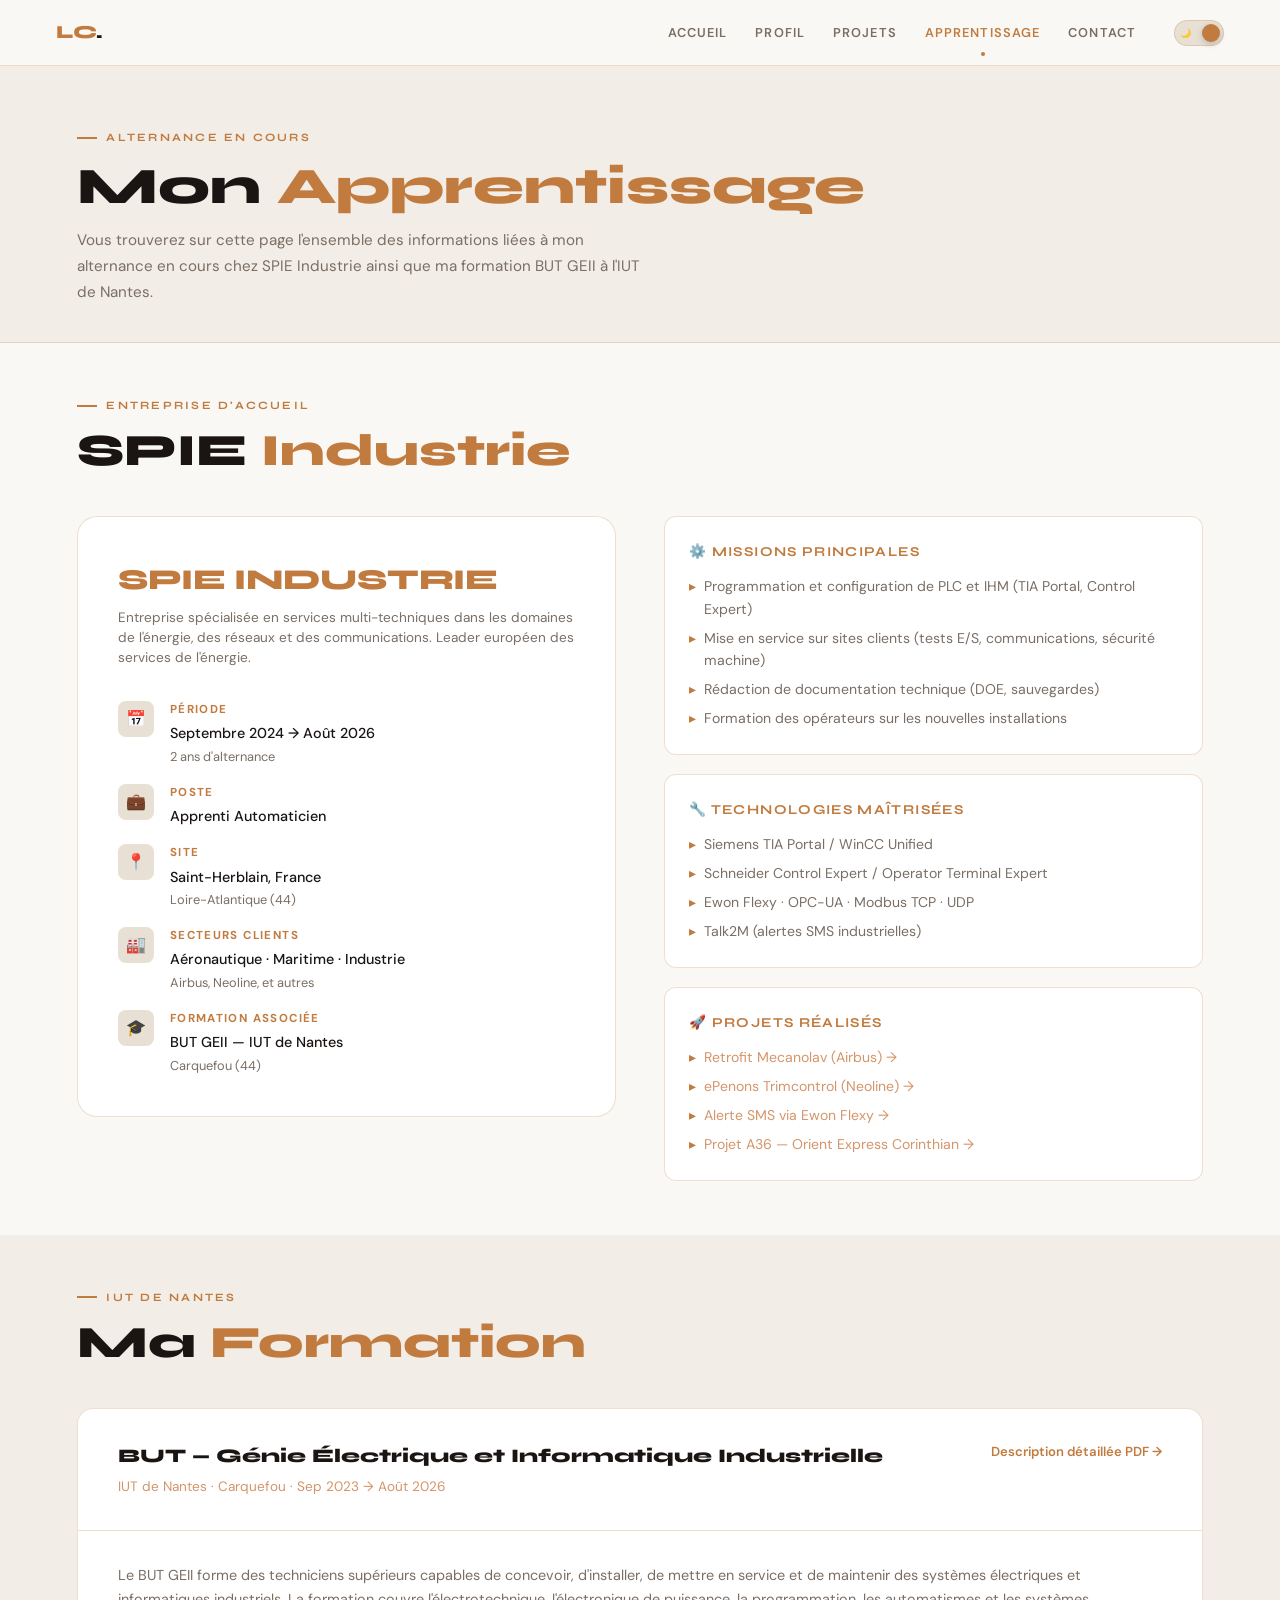
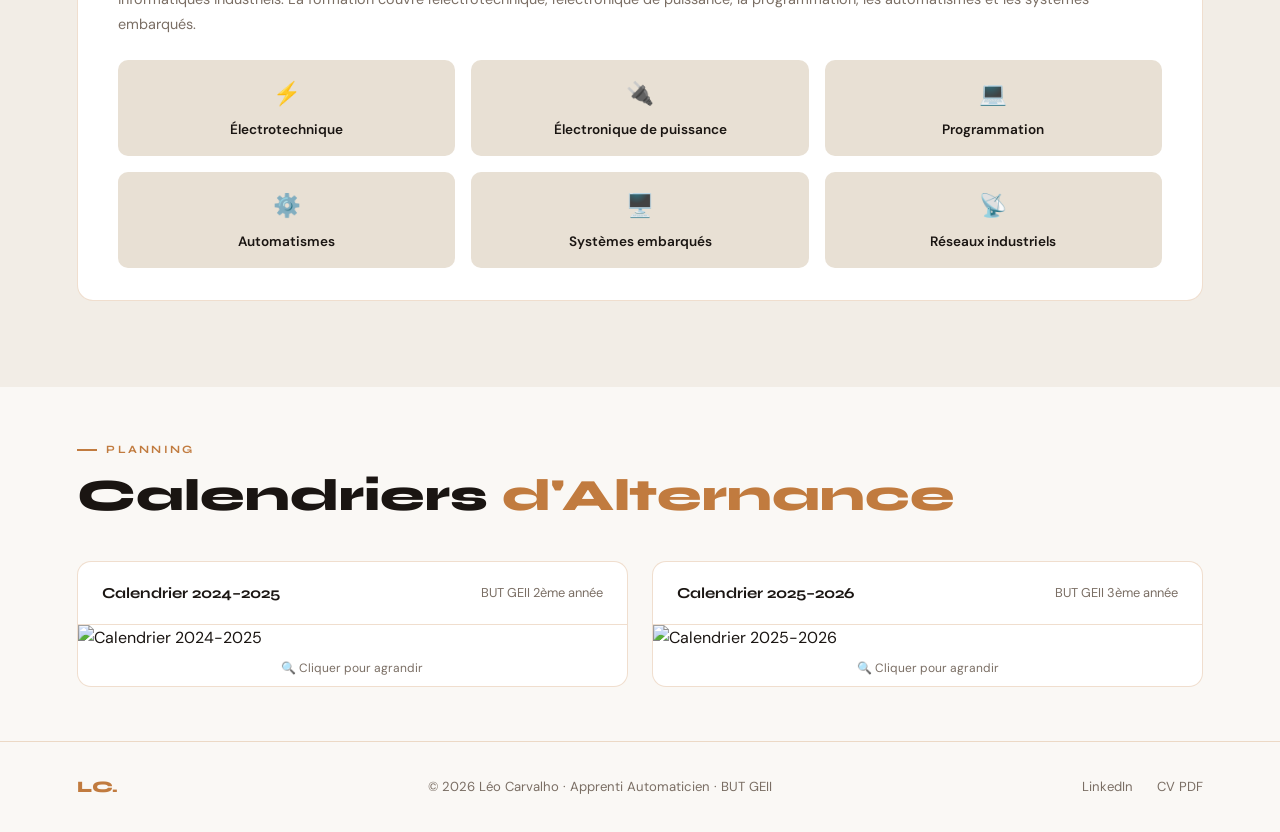
==== apprentissage.html @ 626943b1 "Add files via upload" ====
<!DOCTYPE html>
<html lang="fr" data-theme="light">
<head>
  <!-- Google tag (gtag.js) -->
<script async src="https://www.googletagmanager.com/gtag/js?id=G-LRZKHPG14F"></script>
<script>
  window.dataLayer = window.dataLayer || [];
  function gtag(){dataLayer.push(arguments);}
  gtag('js', new Date());

  gtag('config', 'G-LRZKHPG14F');
</script>
<meta charset="UTF-8">
<meta name="viewport" content="width=device-width, initial-scale=1.0">
  <meta name="description" content="Alternance chez SPIE Industrie · BUT GEII IUT de Nantes · Automatisme industriel et informatique industrielle.">
  <meta property="og:type" content="website">
  <meta property="og:title" content="Apprentissage — Léo Carvalho">
  <meta property="og:description" content="Alternance chez SPIE Industrie · BUT GEII IUT de Nantes · Automatisme industriel et informatique industrielle.">
  <meta property="og:image" content="https://leocrvh.github.io/portfolio/photo.png">
  <meta property="og:url" content="https://leocrvh.github.io/portfolio/apprentissage.html">
  <meta property="og:site_name" content="Léo Carvalho — Portfolio">
  <meta name="twitter:card" content="summary_large_image">
  <link rel="icon" type="image/svg+xml" href="[data-uri]">
<title>Apprentissage — Léo Carvalho</title>
<link rel="stylesheet" href="style.css">
<script>document.documentElement.dataset.theme=localStorage.getItem('lc-theme')||'light';</script>
<script>document.documentElement.dataset.theme=localStorage.getItem("lc-theme")||"light";</script>
<style>
.page-hero { padding: clamp(3rem,7vh,5rem) clamp(1.2rem,6vw,6rem) clamp(2rem,4vh,3rem); background: var(--bg2); border-bottom: 1px solid var(--border); }
.spie-section { padding: clamp(3rem,6vh,5rem) clamp(1.2rem,6vw,6rem); }
.spie-grid { display: grid; grid-template-columns: 1fr 1fr; gap: 3rem; align-items: start; }
.spie-logo-block {
  background: var(--card); border: 1px solid var(--border);
  border-radius: 20px; padding: 2.5rem;
}
.spie-logo-img {
  height: 44px; margin-bottom: 1.2rem;
  filter: none;
}
[data-theme="dark"] .spie-logo-img { filter: brightness(0) invert(1); }
.spie-logo-name {
  font-family: 'Syne', sans-serif; font-weight: 800; font-size: 1.8rem;
  color: var(--accent); margin-bottom: .3rem;
  letter-spacing: -.01em;
}
.spie-logo-sub { font-size: .85rem; color: var(--muted); margin-bottom: 2rem; line-height: 1.5; }
.spie-facts { display: flex; flex-direction: column; gap: 1rem; }
.spie-fact { display: flex; gap: 1rem; align-items: flex-start; }
.spie-fact-icon { width: 36px; height: 36px; border-radius: 8px; background: var(--bg3); display: flex; align-items: center; justify-content: center; font-size: 1rem; flex-shrink: 0; }
.spie-fact-label { font-size: .72rem; font-weight: 700; letter-spacing: .12em; text-transform: uppercase; color: var(--accent); margin-bottom: .2rem; }
.spie-fact-val { font-size: .9rem; font-weight: 500; }
.spie-fact-sub { font-size: .8rem; color: var(--muted); margin-top: .1rem; }

.missions-blocks { display: flex; flex-direction: column; gap: 1.2rem; }
.mission-block {
  background: var(--card); border: 1px solid var(--border);
  border-radius: 12px; padding: 1.5rem;
  transition: var(--trans);
}
.mission-block:hover { border-color: rgba(193,123,63,.35); }
.mission-block-title {
  font-family: 'Syne', sans-serif; font-weight: 700; font-size: .85rem;
  text-transform: uppercase; letter-spacing: .1em; color: var(--accent);
  margin-bottom: .8rem; display: flex; align-items: center; gap: .5rem;
}
.mission-list { display: flex; flex-direction: column; gap: .4rem; }
.mission-list li { display: flex; gap: .5rem; font-size: .88rem; color: var(--muted); }
.mission-list li::before { content: '▸'; color: var(--accent); flex-shrink: 0; }

/* Lightbox for calendriers */
.cal-card { cursor: pointer; }
.cal-card:hover .cal-img { opacity: .85; }
.lightbox-overlay {
  display: none; position: fixed; inset: 0; z-index: 500;
  background: rgba(0,0,0,.88); backdrop-filter: blur(6px);
  align-items: center; justify-content: center; padding: 2rem;
}
.lightbox-overlay.open { display: flex; }
.lightbox-inner { position: relative; max-width: 900px; width: 100%; }
.lightbox-inner img { width: 100%; border-radius: 12px; box-shadow: 0 32px 80px rgba(0,0,0,.5); }
.lightbox-close {
  position: absolute; top: -14px; right: -14px;
  width: 36px; height: 36px; border-radius: 50%;
  background: var(--accent); color: #fff;
  border: none; cursor: pointer; font-size: 1.1rem;
  display: flex; align-items: center; justify-content: center;
  box-shadow: 0 4px 12px rgba(0,0,0,.3);
}
.cal-expand-hint {
  font-size: .75rem; color: var(--muted); text-align: center;
  padding: .5rem; display: flex; align-items: center; justify-content: center; gap: .3rem;
}

/* Formation section */
.formation-section { padding: clamp(3rem,6vh,5rem) clamp(1.2rem,6vw,6rem); background: var(--bg2); }
.formation-detail {
  background: var(--card); border: 1px solid var(--border);
  border-radius: 16px; overflow: hidden; margin-bottom: 2rem;
}
.formation-header {
  padding: 2rem 2.5rem;
  border-bottom: 1px solid var(--border);
  display: flex; justify-content: space-between; align-items: start; gap: 2rem;
  flex-wrap: wrap;
}
.formation-title { font-family: 'Syne', sans-serif; font-weight: 800; font-size: 1.2rem; margin-bottom: .3rem; }
.formation-sub { font-size: .85rem; color: var(--accent2); }
.formation-link { font-size: .82rem; color: var(--accent); font-weight: 600; white-space: nowrap; }
.formation-link:hover { text-decoration: underline; }
.formation-body { padding: 2rem 2.5rem; }
.formation-desc { font-size: .9rem; color: var(--muted); line-height: 1.7; margin-bottom: 1.5rem; }
.modules-grid { display: grid; grid-template-columns: repeat(3,1fr); gap: 1rem; }
.module-card {
  background: var(--bg3); border-radius: 10px; padding: 1rem;
  font-size: .82rem; color: var(--muted); text-align: center;
}
.module-card-icon { font-size: 1.4rem; margin-bottom: .4rem; }
.module-card-name { font-weight: 600; color: var(--text); font-size: .85rem; }

/* Calendrier */
.calendriers-section { padding: clamp(3rem,6vh,5rem) clamp(1.2rem,6vw,6rem); }
.cal-grid { display: grid; grid-template-columns: 1fr 1fr; gap: 1.5rem; }
.cal-card {
  background: var(--card); border: 1px solid var(--border);
  border-radius: 14px; overflow: hidden;
}
.cal-card-header {
  padding: 1.2rem 1.5rem; border-bottom: 1px solid var(--border);
  display: flex; justify-content: space-between; align-items: center;
}
.cal-card-title { font-family: 'Syne', sans-serif; font-weight: 700; font-size: .95rem; }
.cal-card-year { font-size: .8rem; color: var(--muted); }
.cal-img { width: 100%; display: block; }

@media (max-width: 900px) {
  .spie-grid { grid-template-columns: 1fr; }
  .modules-grid { grid-template-columns: 1fr 1fr; }
  .cal-grid { grid-template-columns: 1fr; }
}
@media (max-width: 600px) { .modules-grid { grid-template-columns: 1fr; } }
</style>
</head>
<body>
<nav>
  <a href="index.html" class="nav-logo">LC<span>.</span></a>
  <ul class="nav-links">
    <li><a href="index.html">Accueil</a></li>
    <li><a href="profil.html">Profil</a></li>
    <li><a href="projets.html">Projets</a></li>
    <li><a href="apprentissage.html">Apprentissage</a></li>
    <li><a href="contact.html">Contact</a></li>
  </ul>
  <button class="theme-toggle" id="themeToggle"><span class="theme-icon moon">🌙</span><span class="theme-icon sun">☀️</span></button>
  <button class="burger" id="burger"><span></span><span></span><span></span></button>
</nav>
<!-- MOBILE OVERLAY -->
<div id="mobileOverlay" class="mobile-overlay"></div>

<!-- MOBILE DRAWER -->
<div id="mobileMenu" class="mobile-menu">
  <div class="mobile-menu-header">
    <span class="mobile-menu-logo">LC.</span>
    <button class="mobile-menu-close" onclick="closeMobile()">✕</button>
  </div>
  <div class="mobile-menu-links">
      <a href="index.html" onclick="closeMobile()"><span class="nav-icon">🏠</span>Accueil</a>
      <a href="profil.html" onclick="closeMobile()"><span class="nav-icon">👤</span>Profil</a>
      <a href="projets.html" onclick="closeMobile()"><span class="nav-icon">⚙️</span>Projets</a>
      <a href="apprentissage.html" onclick="closeMobile()"><span class="nav-icon">🎓</span>Apprentissage</a>
      <a href="contact.html" onclick="closeMobile()"><span class="nav-icon">✉️</span>Contact</a>
  </div>
  <div class="mobile-menu-footer">
    <a href="https://www.linkedin.com/in/léo-carvalho29/" target="_blank">💼 LinkedIn</a>
    <a href="CARVALHO-Leo-CV.pdf" target="_blank">📄 CV</a>
  </div>
</div>

<div class="page-content">

  <section class="page-hero">
    <div class="section-eyebrow fade-up">Alternance en cours</div>
    <h1 style="font-family:'Syne',sans-serif;font-size:clamp(2rem,4vw,3.2rem);font-weight:800;line-height:1.1;" class="fade-up">Mon <span style="color:var(--accent)">Apprentissage</span></h1>
    <p style="font-size:.95rem;color:var(--muted);max-width:580px;line-height:1.7;margin-top:.8rem;" class="fade-up">Vous trouverez sur cette page l'ensemble des informations liées à mon alternance en cours chez SPIE Industrie ainsi que ma formation BUT GEII à l'IUT de Nantes.</p>
  </section>

  <!-- SPIE -->
  <section class="spie-section">
    <div class="section-eyebrow fade-up">Entreprise d'accueil</div>
    <h2 class="section-title fade-up">SPIE <span>Industrie</span></h2>
    <div class="spie-grid">
      <div class="spie-logo-block fade-up">
        <div class="spie-logo-name">SPIE INDUSTRIE</div>
        <p class="spie-logo-sub">Entreprise spécialisée en services multi-techniques dans les domaines de l'énergie, des réseaux et des communications. Leader européen des services de l'énergie.</p>
        <div class="spie-facts">
          <div class="spie-fact">
            <div class="spie-fact-icon">📅</div>
            <div>
              <div class="spie-fact-label">Période</div>
              <div class="spie-fact-val">Septembre 2024 → Août 2026</div>
              <div class="spie-fact-sub">2 ans d'alternance</div>
            </div>
          </div>
          <div class="spie-fact">
            <div class="spie-fact-icon">💼</div>
            <div>
              <div class="spie-fact-label">Poste</div>
              <div class="spie-fact-val">Apprenti Automaticien</div>
            </div>
          </div>
          <div class="spie-fact">
            <div class="spie-fact-icon">📍</div>
            <div>
              <div class="spie-fact-label">Site</div>
              <div class="spie-fact-val">Saint-Herblain, France</div>
              <div class="spie-fact-sub">Loire-Atlantique (44)</div>
            </div>
          </div>
          <div class="spie-fact">
            <div class="spie-fact-icon">🏭</div>
            <div>
              <div class="spie-fact-label">Secteurs clients</div>
              <div class="spie-fact-val">Aéronautique · Maritime · Industrie</div>
              <div class="spie-fact-sub">Airbus, Neoline, et autres</div>
            </div>
          </div>
          <div class="spie-fact">
            <div class="spie-fact-icon">🎓</div>
            <div>
              <div class="spie-fact-label">Formation associée</div>
              <div class="spie-fact-val">BUT GEII — IUT de Nantes</div>
              <div class="spie-fact-sub">Carquefou (44)</div>
            </div>
          </div>
        </div>
      </div>

      <div class="missions-blocks fade-up" style="transition-delay:.15s">
        <div class="mission-block">
          <div class="mission-block-title">⚙️ Missions principales</div>
          <ul class="mission-list">
            <li>Programmation et configuration de PLC et IHM (TIA Portal, Control Expert)</li>
            <li>Mise en service sur sites clients (tests E/S, communications, sécurité machine)</li>
            <li>Rédaction de documentation technique (DOE, sauvegardes)</li>
            <li>Formation des opérateurs sur les nouvelles installations</li>
          </ul>
        </div>
        <div class="mission-block">
          <div class="mission-block-title">🔧 Technologies maîtrisées</div>
          <ul class="mission-list">
            <li>Siemens TIA Portal / WinCC Unified</li>
            <li>Schneider Control Expert / Operator Terminal Expert</li>
            <li>Ewon Flexy · OPC-UA · Modbus TCP · UDP</li>
            <li>Talk2M (alertes SMS industrielles)</li>
          </ul>
        </div>
        <div class="mission-block">
          <div class="mission-block-title">🚀 Projets réalisés</div>
          <ul class="mission-list">
            <li><a href="projet-retrofit.html" style="color:var(--accent2)">Retrofit Mecanolav (Airbus) →</a></li>
            <li><a href="projet-epenons.html" style="color:var(--accent2)">ePenons Trimcontrol (Neoline) →</a></li>
            <li><a href="projet-sms.html" style="color:var(--accent2)">Alerte SMS via Ewon Flexy →</a></li>
            <li><a href="projet-a36.html" style="color:var(--accent2)">Projet A36 — Orient Express Corinthian →</a></li>
          </ul>
        </div>
      </div>
    </div>
  </section>

  <!-- FORMATION -->
  <section class="formation-section">
    <div class="section-eyebrow fade-up">IUT de Nantes</div>
    <h2 class="section-title fade-up">Ma <span>Formation</span></h2>

    <div class="formation-detail fade-up">
      <div class="formation-header">
        <div>
          <div class="formation-title">BUT — Génie Électrique et Informatique Industrielle</div>
          <div class="formation-sub">IUT de Nantes · Carquefou · Sep 2023 → Août 2026</div>
        </div>
        <a href="https://80bb8d07-755b-4113-91d6-ce9287c94271.filesusr.com/ugd/d6252f_6176a94144974c27ac3194d56fed9e27.pdf" target="_blank" class="formation-link">Description détaillée PDF →</a>
      </div>
      <div class="formation-body">
        <p class="formation-desc">
          Le BUT GEII forme des techniciens supérieurs capables de concevoir, d'installer, de mettre en service et de maintenir des systèmes électriques et informatiques industriels. La formation couvre l'électrotechnique, l'électronique de puissance, la programmation, les automatismes et les systèmes embarqués.
        </p>
        <div class="modules-grid">
          <div class="module-card">
            <div class="module-card-icon">⚡</div>
            <div class="module-card-name">Électrotechnique</div>
          </div>
          <div class="module-card">
            <div class="module-card-icon">🔌</div>
            <div class="module-card-name">Électronique de puissance</div>
          </div>
          <div class="module-card">
            <div class="module-card-icon">💻</div>
            <div class="module-card-name">Programmation</div>
          </div>
          <div class="module-card">
            <div class="module-card-icon">⚙️</div>
            <div class="module-card-name">Automatismes</div>
          </div>
          <div class="module-card">
            <div class="module-card-icon">🖥️</div>
            <div class="module-card-name">Systèmes embarqués</div>
          </div>
          <div class="module-card">
            <div class="module-card-icon">📡</div>
            <div class="module-card-name">Réseaux industriels</div>
          </div>
        </div>
      </div>
    </div>
  </section>

  <!-- CALENDRIERS -->
  <section class="calendriers-section">
    <div class="section-eyebrow fade-up">Planning</div>
    <h2 class="section-title fade-up">Calendriers <span>d'Alternance</span></h2>
    <div class="cal-grid">
      <div class="cal-card fade-up" onclick="openLightbox('https://static.wixstatic.com/media/d6252f_8d77b3ea43fb47638e9070865b1971d3~mv2.jpg/v1/fill/w_378,h_283,al_c,q_80,usm_0.66_1.00_0.01,enc_avif,quality_auto/GEII_CALENDRIER%20PROVISOIRE_BUT%20GEII_2_Ann%C3%A9e%202024-2025_1_page-0001.jpg')">
        <div class="cal-card-header">
          <div class="cal-card-title">Calendrier 2024–2025</div>
          <div class="cal-card-year">BUT GEII 2ème année</div>
        </div>
        <img class="cal-img" src="https://static.wixstatic.com/media/d6252f_8d77b3ea43fb47638e9070865b1971d3~mv2.jpg/v1/fill/w_378,h_283,al_c,q_80,usm_0.66_1.00_0.01,enc_avif,quality_auto/GEII_CALENDRIER%20PROVISOIRE_BUT%20GEII_2_Ann%C3%A9e%202024-2025_1_page-0001.jpg" alt="Calendrier 2024-2025">
        <div class="cal-expand-hint">🔍 Cliquer pour agrandir</div>
      </div>
      <div class="cal-card fade-up" style="transition-delay:.1s" onclick="openLightbox('https://static.wixstatic.com/media/d6252f_171dab7bd62948e089f5d97c9e64c4bf~mv2.jpg/v1/fill/w_378,h_283,al_c,q_80,usm_0.66_1.00_0.01,enc_avif,quality_auto/GEII_CALENDRIER%20PROVISOIRE_BUT%20GEII_3_Ann%C3%A9e%202025-2026_1_page-0001.jpg')">
        <div class="cal-card-header">
          <div class="cal-card-title">Calendrier 2025–2026</div>
          <div class="cal-card-year">BUT GEII 3ème année</div>
        </div>
        <img class="cal-img" src="https://static.wixstatic.com/media/d6252f_171dab7bd62948e089f5d97c9e64c4bf~mv2.jpg/v1/fill/w_378,h_283,al_c,q_80,usm_0.66_1.00_0.01,enc_avif,quality_auto/GEII_CALENDRIER%20PROVISOIRE_BUT%20GEII_3_Ann%C3%A9e%202025-2026_1_page-0001.jpg" alt="Calendrier 2025-2026">
        <div class="cal-expand-hint">🔍 Cliquer pour agrandir</div>
      </div>
    </div>
  </section>

</div>

<!-- LIGHTBOX -->
<div class="lightbox-overlay" id="lightbox" onclick="closeLightbox(event)">
  <div class="lightbox-inner">
    <button class="lightbox-close" onclick="closeLightbox()">✕</button>
    <img id="lightboxImg" src="" alt="Calendrier">
  </div>
</div>

<footer>
  <span class="footer-logo">LC.</span>
  <span>© 2026 Léo Carvalho · Apprenti Automaticien · BUT GEII</span>
  <div class="footer-links">
    <a href="https://www.linkedin.com/in/léo-carvalho29/" target="_blank">LinkedIn</a>
    <a href="CARVALHO-Leo-CV.pdf" target="_blank">CV PDF</a>
  </div>
</footer>
<script src="main.js"></script>
<script>
function openLightbox(src) {
  document.getElementById('lightboxImg').src = src;
  document.getElementById('lightbox').classList.add('open');
  document.body.style.overflow = 'hidden';
}
function closeLightbox(e) {
  if (!e || e.target === document.getElementById('lightbox') || e.target.classList.contains('lightbox-close')) {
    document.getElementById('lightbox').classList.remove('open');
    document.body.style.overflow = '';
  }
}
document.addEventListener('keydown', e => { if (e.key === 'Escape') closeLightbox({target: document.getElementById('lightbox')}); });
</script>
</body>
</html>
---- style.css ----
/* ═══════════════════════════════════════════════════
   LEO CARVALHO — PORTFOLIO  |  Shared Styles
   ═══════════════════════════════════════════════════ */

/* ─── GOOGLE FONTS ──────────────────────────────────── */
@import url('https://fonts.googleapis.com/css2?family=Syne:wght@400;600;700;800&family=DM+Sans:ital,opsz,wght@0,9..40,300;0,9..40,400;0,9..40,500;1,9..40,300&display=swap');

/* ─── TOKENS ─────────────────────────────────────────── */
:root {
  --accent:   #C17B3F;
  --accent2:  #D4956A;
  --accent3:  #E8B48A;
  --radius:   12px;
  --nav-h:    66px;
  --trans:    .35s cubic-bezier(.4,0,.2,1);
}

[data-theme="dark"] {
  --bg:        #0F0E0C;
  --bg2:       #181612;
  --bg3:       #221f1a;
  --border:    rgba(193,123,63,.18);
  --text:      #F0EDE8;
  --muted:     #7A7065;
  --card:      #1A1714;
  --card-h:    #211e19;
  --nav-bg:    rgba(15,14,12,.88);
  --glow:      rgba(193,123,63,.12);
  --shadow:    rgba(0,0,0,.4);
}

[data-theme="light"] {
  --bg:        #FAF8F5;
  --bg2:       #F2EDE6;
  --bg3:       #E8E0D4;
  --border:    rgba(193,123,63,.25);
  --text:      #1A1512;
  --muted:     #7A6E64;
  --card:      #FFFFFF;
  --card-h:    #FFF9F4;
  --nav-bg:    rgba(250,248,245,.92);
  --glow:      rgba(193,123,63,.1);
  --shadow:    rgba(0,0,0,.08);
}

/* ─── RESET ──────────────────────────────────────────── */
*, *::before, *::after { box-sizing: border-box; margin: 0; padding: 0; }
html { scroll-behavior: smooth; font-size: 16px; }

body {
  font-family: 'DM Sans', sans-serif;
  background: var(--bg);
  color: var(--text);
  transition: background var(--trans), color var(--trans);
  overflow-x: hidden;
  line-height: 1.6;
}

a { color: inherit; text-decoration: none; }
ul { list-style: none; }
img { max-width: 100%; display: block; }

/* ─── NAV ────────────────────────────────────────────── */
nav {
  position: fixed; top: 0; left: 0; right: 0; z-index: 200;
  height: var(--nav-h);
  background: var(--nav-bg);
  backdrop-filter: blur(16px) saturate(1.4);
  -webkit-backdrop-filter: blur(16px) saturate(1.4);
  border-bottom: 1px solid var(--border);
  display: flex; align-items: center;
  padding: 0 clamp(1rem,5vw,3.5rem);
  transition: background var(--trans);
}

.nav-logo {
  font-family: 'Syne', sans-serif;
  font-weight: 800; font-size: 1.15rem;
  letter-spacing: .03em;
  color: var(--accent);
  margin-right: auto;
  flex-shrink: 0;
}
.nav-logo span { color: var(--text); }

.nav-links {
  display: flex; gap: 0; align-items: center;
}
.nav-links a {
  font-size: .8rem; font-weight: 600; letter-spacing: .08em;
  text-transform: uppercase; color: var(--muted);
  transition: color .2s;
  padding: .4rem .9rem;
  position: relative;
  border-radius: 6px;
}
.nav-links a:hover { color: var(--text); background: var(--bg3); }
.nav-links a.active { color: var(--accent); }
.nav-links a.active::after {
  content:''; position:absolute; bottom:-8px; left:50%; transform:translateX(-50%);
  width:4px; height:4px; border-radius:50%; background: var(--accent);
}

/* ─── THEME TOGGLE ───────────────────────────────────── */
.theme-toggle {
  margin-left: 1.5rem;
  width: 50px; height: 26px;
  background: var(--bg3);
  border: 1.5px solid var(--border);
  border-radius: 999px;
  cursor: pointer;
  position: relative;
  transition: background var(--trans), border-color var(--trans);
  flex-shrink: 0;
}
.theme-toggle::after {
  content:'';
  position: absolute; top: 3px; left: 3px;
  width: 18px; height: 18px;
  border-radius: 50%;
  background: var(--accent);
  transition: transform .3s cubic-bezier(.4,0,.2,1), background .3s;
  box-shadow: 0 2px 6px rgba(0,0,0,.2);
}
[data-theme="light"] .theme-toggle::after { transform: translateX(24px); }
.theme-icon { position: absolute; top: 50%; transform: translateY(-50%); font-size: 9px; line-height:1; }
.theme-icon.moon { left: 5px; }
.theme-icon.sun  { right: 4px; }

/* ─── MOBILE NAV ─────────────────────────────────────── */
.burger {
  display: none; flex-direction: column; gap: 5px;
  cursor: pointer; padding: 8px; margin-left: 1rem;
  background: none; border: none;
  border-radius: 8px;
  transition: background .2s;
}
.burger:hover { background: var(--bg3); }
.burger span {
  width: 22px; height: 2px;
  background: var(--text); border-radius: 2px;
  display: block;
  transition: transform .35s cubic-bezier(.4,0,.2,1),
              opacity .25s ease,
              background .2s;
  transform-origin: center;
}
/* Burger → X animation */
.burger.open span:nth-child(1) { transform: translateY(7px) rotate(45deg); }
.burger.open span:nth-child(2) { opacity: 0; transform: scaleX(0); }
.burger.open span:nth-child(3) { transform: translateY(-7px) rotate(-45deg); }

/* Backdrop overlay */
.mobile-overlay {
  display: none;
  position: fixed; inset: 0; z-index: 197;
  background: rgba(0,0,0,.45);
  backdrop-filter: blur(2px);
  opacity: 0;
  transition: opacity .35s ease;
}
.mobile-overlay.open { display: block; opacity: 1; }

/* Drawer panel */
.mobile-menu {
  position: fixed;
  top: 0; right: 0; bottom: 0;
  width: min(320px, 85vw);
  z-index: 198;
  background: var(--bg);
  border-left: 1px solid var(--border);
  box-shadow: -16px 0 48px rgba(0,0,0,.18);
  display: flex; flex-direction: column;
  padding: 0;
  transform: translateX(100%);
  transition: transform .38s cubic-bezier(.4,0,.2,1);
  visibility: hidden;
}
.mobile-menu.open {
  transform: translateX(0);
  visibility: visible;
}

/* Drawer header */
.mobile-menu-header {
  display: flex; align-items: center; justify-content: space-between;
  padding: 1.2rem 1.5rem;
  border-bottom: 1px solid var(--border);
  height: var(--nav-h);
}
.mobile-menu-logo {
  font-family: 'Syne', sans-serif; font-weight: 800;
  font-size: 1.1rem; color: var(--accent);
}
.mobile-menu-close {
  width: 34px; height: 34px; border-radius: 8px;
  background: var(--bg3); border: 1px solid var(--border);
  cursor: pointer; display: flex; align-items: center; justify-content: center;
  font-size: 1rem; color: var(--muted);
  transition: var(--trans);
}
.mobile-menu-close:hover { background: var(--accent); color: #fff; border-color: var(--accent); }

/* Nav links */
.mobile-menu-links {
  flex: 1; display: flex; flex-direction: column;
  padding: 1.5rem 1.2rem; gap: .3rem;
  overflow-y: auto;
}
.mobile-menu-links a {
  display: flex; align-items: center; gap: .75rem;
  font-size: .95rem; font-weight: 500; color: var(--muted);
  padding: .85rem 1rem;
  border-radius: 10px;
  transition: background .2s, color .2s;
  text-decoration: none;
  /* Stagger animation */
  opacity: 0; transform: translateX(20px);
  transition: background .2s, color .2s,
              opacity .3s ease, transform .3s ease;
}
.mobile-menu.open .mobile-menu-links a {
  opacity: 1; transform: translateX(0);
}
.mobile-menu.open .mobile-menu-links a:nth-child(1) { transition-delay: .08s; }
.mobile-menu.open .mobile-menu-links a:nth-child(2) { transition-delay: .12s; }
.mobile-menu.open .mobile-menu-links a:nth-child(3) { transition-delay: .16s; }
.mobile-menu.open .mobile-menu-links a:nth-child(4) { transition-delay: .20s; }
.mobile-menu.open .mobile-menu-links a:nth-child(5) { transition-delay: .24s; }
.mobile-menu-links a:hover { background: var(--bg3); color: var(--text); }
.mobile-menu-links a.active { background: rgba(193,123,63,.1); color: var(--accent); }
.mobile-menu-links a .nav-icon { font-size: 1.1rem; width: 28px; text-align: center; }

/* Footer strip inside drawer */
.mobile-menu-footer {
  padding: 1.2rem 1.5rem;
  border-top: 1px solid var(--border);
  display: flex; gap: .8rem;
}
.mobile-menu-footer a {
  flex: 1; text-align: center;
  font-size: .78rem; font-weight: 600;
  padding: .6rem; border-radius: 8px;
  background: var(--bg3); border: 1px solid var(--border);
  color: var(--muted); text-decoration: none;
  transition: var(--trans);
}
.mobile-menu-footer a:hover { border-color: var(--accent); color: var(--accent); }

/* ─── PAGE WRAPPER ───────────────────────────────────── */
.page-content {
  padding-top: var(--nav-h);
  min-height: 100vh;
}

/* ─── SECTION UTILS ──────────────────────────────────── */
.section {
  padding: clamp(4rem,8vh,7rem) clamp(1.2rem,6vw,6rem);
}
.section-alt { background: var(--bg2); }

.section-eyebrow {
  font-family: 'Syne', sans-serif;
  font-size: .7rem; font-weight: 700; letter-spacing: .2em;
  text-transform: uppercase; color: var(--accent);
  margin-bottom: .75rem;
  display: flex; align-items: center; gap: .6rem;
}
.section-eyebrow::before {
  content: ''; width: 20px; height: 2px; background: var(--accent);
}

.section-title {
  font-family: 'Syne', sans-serif;
  font-size: clamp(1.8rem,3.5vw,2.8rem);
  font-weight: 800; line-height: 1.1;
  margin-bottom: 2.5rem;
}
.section-title span { color: var(--accent); }

/* ─── BUTTONS ────────────────────────────────────────── */
.btn {
  display: inline-flex; align-items: center; gap: .5rem;
  padding: .75rem 1.6rem; border-radius: var(--radius);
  font-size: .88rem; font-weight: 600; letter-spacing: .02em;
  transition: var(--trans); cursor: pointer; border: none;
  font-family: 'DM Sans', sans-serif;
}
.btn-primary { background: var(--accent); color: #fff; }
.btn-primary:hover { background: var(--accent2); transform: translateY(-2px); box-shadow: 0 8px 24px var(--glow); }
.btn-outline { background: transparent; border: 1.5px solid var(--border); color: var(--text); }
.btn-outline:hover { border-color: var(--accent); color: var(--accent); transform: translateY(-2px); }
.btn-sm { padding: .5rem 1.1rem; font-size: .8rem; }

/* ─── CARDS ──────────────────────────────────────────── */
.card {
  background: var(--card);
  border: 1px solid var(--border);
  border-radius: 16px;
  transition: var(--trans);
}
.card:hover {
  border-color: rgba(193,123,63,.4);
  box-shadow: 0 16px 48px var(--glow);
  transform: translateY(-3px);
}

/* ─── BADGES ─────────────────────────────────────────── */
.badge {
  display: inline-block;
  background: var(--bg3); border: 1px solid var(--border);
  border-radius: 999px; padding: .25rem .75rem;
  font-size: .75rem; font-weight: 500; color: var(--muted);
}
.badge-accent { background: rgba(193,123,63,.12); border-color: rgba(193,123,63,.3); color: var(--accent2); }

/* ─── FADE ANIMATIONS ────────────────────────────────── */
.fade-up {
  opacity: 0; transform: translateY(24px);
  transition: opacity .55s ease, transform .55s ease;
}
.fade-up.visible { opacity: 1; transform: none; }
.fade-up:nth-child(2) { transition-delay: .1s; }
.fade-up:nth-child(3) { transition-delay: .2s; }
.fade-up:nth-child(4) { transition-delay: .3s; }

/* ─── FOOTER ─────────────────────────────────────────── */
footer {
  padding: 2rem clamp(1.2rem,6vw,6rem);
  border-top: 1px solid var(--border);
  display: flex; align-items: center; justify-content: space-between; flex-wrap: wrap; gap: 1rem;
  font-size: .82rem; color: var(--muted);
}
.footer-logo { font-family: 'Syne', sans-serif; font-weight: 800; color: var(--accent); font-size: 1rem; }
.footer-links { display: flex; gap: 1.5rem; }
.footer-links a:hover { color: var(--accent); }

/* ─── RESPONSIVE ─────────────────────────────────────── */
@media (max-width: 900px) {
  .nav-links { display: none; }
  .burger { display: flex; }
}
@media (max-width: 600px) {
  .btn { padding: .65rem 1.2rem; font-size: .85rem; }
}

/* ─── PAGE FADE TRANSITION ───────────────────────────────── */
body { animation: pageFadeIn .35s ease forwards; }
@keyframes pageFadeIn {
  from { opacity: 0; transform: translateY(8px); }
  to   { opacity: 1; transform: none; }
}
.page-leaving { animation: pageFadeOut .25s ease forwards; }
@keyframes pageFadeOut {
  from { opacity: 1; transform: none; }
  to   { opacity: 0; transform: translateY(-6px); }
}

/* ─── SCROLL TO TOP ──────────────────────────────────────── */
.scroll-top {
  position: fixed; bottom: 2rem; right: 2rem; z-index: 300;
  width: 44px; height: 44px; border-radius: 12px;
  background: var(--accent); color: #fff;
  border: none; cursor: pointer;
  display: flex; align-items: center; justify-content: center;
  font-size: 1.1rem; font-weight: 700;
  box-shadow: 0 4px 16px rgba(193,123,63,.35);
  opacity: 0; transform: translateY(10px);
  transition: opacity .3s ease, transform .3s ease, background .2s;
  pointer-events: none;
}
.scroll-top.visible {
  opacity: 1; transform: none; pointer-events: auto;
}
.scroll-top:hover { background: var(--accent2); transform: translateY(-2px); }

/* ─── PAGE FADE TRANSITION ───────────────────────────────── */
body { animation: pageFadeIn .35s ease forwards; }
@keyframes pageFadeIn {
  from { opacity: 0; transform: translateY(8px); }
  to   { opacity: 1; transform: none; }
}
.page-leaving { animation: pageFadeOut .25s ease forwards; }
@keyframes pageFadeOut {
  from { opacity: 1; transform: none; }
  to   { opacity: 0; transform: translateY(-6px); }
}

/* ─── SCROLL TO TOP ──────────────────────────────────────── */
.scroll-top {
  position: fixed; bottom: 2rem; right: 2rem; z-index: 300;
  width: 44px; height: 44px; border-radius: 12px;
  background: var(--accent); color: #fff;
  border: none; cursor: pointer;
  display: flex; align-items: center; justify-content: center;
  font-size: 1.1rem; font-weight: 700;
  box-shadow: 0 4px 16px rgba(193,123,63,.35);
  opacity: 0; transform: translateY(10px);
  transition: opacity .3s ease, transform .3s ease, background .2s;
  pointer-events: none;
}
.scroll-top.visible { opacity: 1; transform: none; pointer-events: auto; }
.scroll-top:hover { background: var(--accent2); transform: translateY(-2px); }

/* ─── LIGHTBOX ISOLATION ─────────────────────────────────── */
.lightbox-overlay { transform: none !important; animation: none !important; }

/* ─── MOBILE FIXES ───────────────────────────────────────── */
@media (max-width: 768px) {
  .proj-summary-strip { grid-template-columns: 1fr 1fr; font-size: .8rem; }
  .gallery-item { min-height: 140px; }
  .proj-detail-body { gap: 2rem; }
  .hero-stats { gap: 1.2rem; flex-wrap: wrap; }
  .ingenieur-grid { grid-template-columns: 1fr; }
  .proj-detail-hero, .proj-gallery-section, .proj-nav-strip {
    padding-left: 1rem; padding-right: 1rem;
  }
  .scroll-top { bottom: 1.2rem; right: 1.2rem; width: 38px; height: 38px; font-size: .95rem; }
}
@media (max-width: 480px) {
  .proj-summary-strip { grid-template-columns: 1fr; }
  .proj-card-num { display: none; }
  .hero-name { font-size: 2.8rem; }
  .about-strip { grid-template-columns: 1fr; }
}
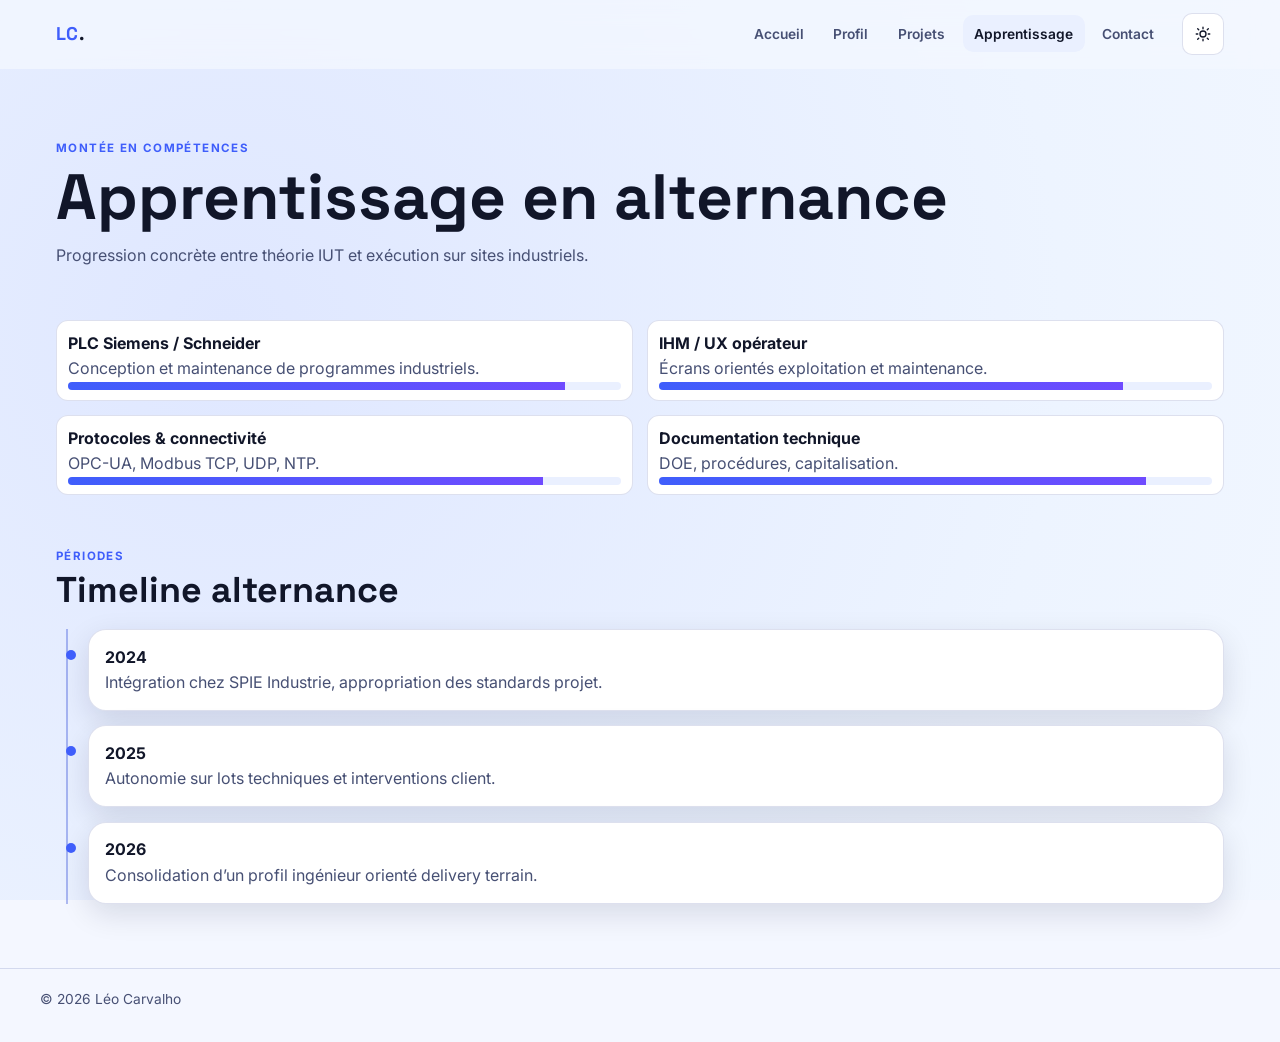
==== commit 54627e75: "feat: revamp portfolio with modular design system and interactive pages Agent-Logs-Url: https://gith" ====
--- a/apprentissage.html
+++ b/apprentissage.html
@@ -1,374 +1,71 @@
-<!DOCTYPE html>
+<!doctype html>
 <html lang="fr" data-theme="light">
 <head>
-  <!-- Google tag (gtag.js) -->
-<script async src="https://www.googletagmanager.com/gtag/js?id=G-LRZKHPG14F"></script>
-<script>
-  window.dataLayer = window.dataLayer || [];
-  function gtag(){dataLayer.push(arguments);}
-  gtag('js', new Date());
+  <meta charset="utf-8">
+  <meta name="viewport" content="width=device-width,initial-scale=1">
+  <meta name="description" content="Parcours d’apprentissage chez SPIE Industrie et progression des compétences de Léo Carvalho.">
+  <meta property="og:title" content="Apprentissage — Léo Carvalho">
+  <meta property="og:description" content="Progress bars compétences, timeline alternance, technologies maîtrisées.">
+  <title>Apprentissage — Léo Carvalho</title>
+  <script>document.documentElement.dataset.theme=localStorage.getItem('lc-theme')||(window.matchMedia('(prefers-color-scheme: dark)').matches?'dark':'light');</script>
+  <link rel="stylesheet" href="css/main.css">
+  <link rel="stylesheet" href="css/components.css">
+  <link rel="stylesheet" href="css/animations.css">
+  <link rel="stylesheet" href="css/responsive.css">
+</head>
+<body class="page-enter">
+  <a class="skip-link" href="#main-content">Aller au contenu</a>
+  <div class="progress" aria-hidden="true"><span data-scroll-progress></span></div>
+  <header class="site-header">
+    <nav class="nav" aria-label="Navigation principale">
+      <a class="brand" href="index.html">LC<span class="brand-dot">.</span></a>
+      <div class="nav-links">
+        <a data-nav-link href="index.html">Accueil</a>
+        <a data-nav-link href="profil.html">Profil</a>
+        <a data-nav-link href="projets.html">Projets</a>
+        <a data-nav-link href="apprentissage.html">Apprentissage</a>
+        <a data-nav-link href="contact.html">Contact</a>
+      </div>
+      <div class="nav-actions">
+        <button class="theme-toggle" data-theme-toggle aria-label="Changer le thème"><svg class="icon" viewBox="0 0 24 24" fill="none" aria-hidden="true"><path d="M12 3v2m0 14v2M4.9 4.9l1.4 1.4m11.4 11.4 1.4 1.4M3 12h2m14 0h2M4.9 19.1l1.4-1.4m11.4-11.4 1.4-1.4M12 8a4 4 0 1 0 0 8 4 4 0 0 0 0-8Z" stroke="currentColor" stroke-width="1.8" stroke-linecap="round"/></svg></button>
+        <button class="menu-toggle" data-menu-toggle aria-expanded="false" aria-controls="mobile-menu" aria-label="Ouvrir le menu"><svg class="icon" viewBox="0 0 24 24" fill="none"><path d="M4 7h16M4 12h16M4 17h16" stroke="currentColor" stroke-width="2" stroke-linecap="round"/></svg></button>
+      </div>
+    </nav>
+    <div id="mobile-menu" class="mobile-menu" data-mobile-menu>
+      <a data-nav-link href="index.html">Accueil</a>
+      <a data-nav-link href="profil.html">Profil</a>
+      <a data-nav-link href="projets.html">Projets</a>
+      <a data-nav-link href="apprentissage.html">Apprentissage</a>
+      <a data-nav-link href="contact.html">Contact</a>
+    </div>
+  </header>
 
-  gtag('config', 'G-LRZKHPG14F');
-</script>
-<meta charset="UTF-8">
-<meta name="viewport" content="width=device-width, initial-scale=1.0">
-  <meta name="description" content="Alternance chez SPIE Industrie · BUT GEII IUT de Nantes · Automatisme industriel et informatique industrielle.">
-  <meta property="og:type" content="website">
-  <meta property="og:title" content="Apprentissage — Léo Carvalho">
-  <meta property="og:description" content="Alternance chez SPIE Industrie · BUT GEII IUT de Nantes · Automatisme industriel et informatique industrielle.">
-  <meta property="og:image" content="https://leocrvh.github.io/portfolio/photo.png">
-  <meta property="og:url" content="https://leocrvh.github.io/portfolio/apprentissage.html">
-  <meta property="og:site_name" content="Léo Carvalho — Portfolio">
-  <meta name="twitter:card" content="summary_large_image">
-  <link rel="icon" type="image/svg+xml" href="[data-uri]">
-<title>Apprentissage — Léo Carvalho</title>
-<link rel="stylesheet" href="style.css">
-<script>document.documentElement.dataset.theme=localStorage.getItem('lc-theme')||'light';</script>
-<script>document.documentElement.dataset.theme=localStorage.getItem("lc-theme")||"light";</script>
-<style>
-.page-hero { padding: clamp(3rem,7vh,5rem) clamp(1.2rem,6vw,6rem) clamp(2rem,4vh,3rem); background: var(--bg2); border-bottom: 1px solid var(--border); }
-.spie-section { padding: clamp(3rem,6vh,5rem) clamp(1.2rem,6vw,6rem); }
-.spie-grid { display: grid; grid-template-columns: 1fr 1fr; gap: 3rem; align-items: start; }
-.spie-logo-block {
-  background: var(--card); border: 1px solid var(--border);
-  border-radius: 20px; padding: 2.5rem;
-}
-.spie-logo-img {
-  height: 44px; margin-bottom: 1.2rem;
-  filter: none;
-}
-[data-theme="dark"] .spie-logo-img { filter: brightness(0) invert(1); }
-.spie-logo-name {
-  font-family: 'Syne', sans-serif; font-weight: 800; font-size: 1.8rem;
-  color: var(--accent); margin-bottom: .3rem;
-  letter-spacing: -.01em;
-}
-.spie-logo-sub { font-size: .85rem; color: var(--muted); margin-bottom: 2rem; line-height: 1.5; }
-.spie-facts { display: flex; flex-direction: column; gap: 1rem; }
-.spie-fact { display: flex; gap: 1rem; align-items: flex-start; }
-.spie-fact-icon { width: 36px; height: 36px; border-radius: 8px; background: var(--bg3); display: flex; align-items: center; justify-content: center; font-size: 1rem; flex-shrink: 0; }
-.spie-fact-label { font-size: .72rem; font-weight: 700; letter-spacing: .12em; text-transform: uppercase; color: var(--accent); margin-bottom: .2rem; }
-.spie-fact-val { font-size: .9rem; font-weight: 500; }
-.spie-fact-sub { font-size: .8rem; color: var(--muted); margin-top: .1rem; }
+  <main id="main-content">
+    <section class="section reveal" data-cursor-track>
+      <div class="eyebrow">Montée en compétences</div>
+      <h1>Apprentissage en alternance</h1>
+      <p>Progression concrète entre théorie IUT et exécution sur sites industriels.</p>
+    </section>
 
-.missions-blocks { display: flex; flex-direction: column; gap: 1.2rem; }
-.mission-block {
-  background: var(--card); border: 1px solid var(--border);
-  border-radius: 12px; padding: 1.5rem;
-  transition: var(--trans);
-}
-.mission-block:hover { border-color: rgba(193,123,63,.35); }
-.mission-block-title {
-  font-family: 'Syne', sans-serif; font-weight: 700; font-size: .85rem;
-  text-transform: uppercase; letter-spacing: .1em; color: var(--accent);
-  margin-bottom: .8rem; display: flex; align-items: center; gap: .5rem;
-}
-.mission-list { display: flex; flex-direction: column; gap: .4rem; }
-.mission-list li { display: flex; gap: .5rem; font-size: .88rem; color: var(--muted); }
-.mission-list li::before { content: '▸'; color: var(--accent); flex-shrink: 0; }
+    <section class="section skills-grid">
+      <article class="skill reveal"><strong>PLC Siemens / Schneider</strong><p>Conception et maintenance de programmes industriels.</p><div class="progress-line"><span style="--value:90%"></span></div></article>
+      <article class="skill reveal"><strong>IHM / UX opérateur</strong><p>Écrans orientés exploitation et maintenance.</p><div class="progress-line"><span style="--value:84%"></span></div></article>
+      <article class="skill reveal"><strong>Protocoles & connectivité</strong><p>OPC-UA, Modbus TCP, UDP, NTP.</p><div class="progress-line"><span style="--value:86%"></span></div></article>
+      <article class="skill reveal"><strong>Documentation technique</strong><p>DOE, procédures, capitalisation.</p><div class="progress-line"><span style="--value:88%"></span></div></article>
+    </section>
 
-/* Lightbox for calendriers */
-.cal-card { cursor: pointer; }
-.cal-card:hover .cal-img { opacity: .85; }
-.lightbox-overlay {
-  display: none; position: fixed; inset: 0; z-index: 500;
-  background: rgba(0,0,0,.88); backdrop-filter: blur(6px);
-  align-items: center; justify-content: center; padding: 2rem;
-}
-.lightbox-overlay.open { display: flex; }
-.lightbox-inner { position: relative; max-width: 900px; width: 100%; }
-.lightbox-inner img { width: 100%; border-radius: 12px; box-shadow: 0 32px 80px rgba(0,0,0,.5); }
-.lightbox-close {
-  position: absolute; top: -14px; right: -14px;
-  width: 36px; height: 36px; border-radius: 50%;
-  background: var(--accent); color: #fff;
-  border: none; cursor: pointer; font-size: 1.1rem;
-  display: flex; align-items: center; justify-content: center;
-  box-shadow: 0 4px 12px rgba(0,0,0,.3);
-}
-.cal-expand-hint {
-  font-size: .75rem; color: var(--muted); text-align: center;
-  padding: .5rem; display: flex; align-items: center; justify-content: center; gap: .3rem;
-}
+    <section class="section">
+      <header class="section-head reveal"><div class="eyebrow">Périodes</div><h2>Timeline alternance</h2></header>
+      <div class="timeline">
+        <article class="card timeline-item reveal"><strong>2024</strong><p>Intégration chez SPIE Industrie, appropriation des standards projet.</p></article>
+        <article class="card timeline-item reveal"><strong>2025</strong><p>Autonomie sur lots techniques et interventions client.</p></article>
+        <article class="card timeline-item reveal"><strong>2026</strong><p>Consolidation d’un profil ingénieur orienté delivery terrain.</p></article>
+      </div>
+    </section>
+  </main>
 
-/* Formation section */
-.formation-section { padding: clamp(3rem,6vh,5rem) clamp(1.2rem,6vw,6rem); background: var(--bg2); }
-.formation-detail {
-  background: var(--card); border: 1px solid var(--border);
-  border-radius: 16px; overflow: hidden; margin-bottom: 2rem;
-}
-.formation-header {
-  padding: 2rem 2.5rem;
-  border-bottom: 1px solid var(--border);
-  display: flex; justify-content: space-between; align-items: start; gap: 2rem;
-  flex-wrap: wrap;
-}
-.formation-title { font-family: 'Syne', sans-serif; font-weight: 800; font-size: 1.2rem; margin-bottom: .3rem; }
-.formation-sub { font-size: .85rem; color: var(--accent2); }
-.formation-link { font-size: .82rem; color: var(--accent); font-weight: 600; white-space: nowrap; }
-.formation-link:hover { text-decoration: underline; }
-.formation-body { padding: 2rem 2.5rem; }
-.formation-desc { font-size: .9rem; color: var(--muted); line-height: 1.7; margin-bottom: 1.5rem; }
-.modules-grid { display: grid; grid-template-columns: repeat(3,1fr); gap: 1rem; }
-.module-card {
-  background: var(--bg3); border-radius: 10px; padding: 1rem;
-  font-size: .82rem; color: var(--muted); text-align: center;
-}
-.module-card-icon { font-size: 1.4rem; margin-bottom: .4rem; }
-.module-card-name { font-weight: 600; color: var(--text); font-size: .85rem; }
-
-/* Calendrier */
-.calendriers-section { padding: clamp(3rem,6vh,5rem) clamp(1.2rem,6vw,6rem); }
-.cal-grid { display: grid; grid-template-columns: 1fr 1fr; gap: 1.5rem; }
-.cal-card {
-  background: var(--card); border: 1px solid var(--border);
-  border-radius: 14px; overflow: hidden;
-}
-.cal-card-header {
-  padding: 1.2rem 1.5rem; border-bottom: 1px solid var(--border);
-  display: flex; justify-content: space-between; align-items: center;
-}
-.cal-card-title { font-family: 'Syne', sans-serif; font-weight: 700; font-size: .95rem; }
-.cal-card-year { font-size: .8rem; color: var(--muted); }
-.cal-img { width: 100%; display: block; }
-
-@media (max-width: 900px) {
-  .spie-grid { grid-template-columns: 1fr; }
-  .modules-grid { grid-template-columns: 1fr 1fr; }
-  .cal-grid { grid-template-columns: 1fr; }
-}
-@media (max-width: 600px) { .modules-grid { grid-template-columns: 1fr; } }
-</style>
-</head>
-<body>
-<nav>
-  <a href="index.html" class="nav-logo">LC<span>.</span></a>
-  <ul class="nav-links">
-    <li><a href="index.html">Accueil</a></li>
-    <li><a href="profil.html">Profil</a></li>
-    <li><a href="projets.html">Projets</a></li>
-    <li><a href="apprentissage.html">Apprentissage</a></li>
-    <li><a href="contact.html">Contact</a></li>
-  </ul>
-  <button class="theme-toggle" id="themeToggle"><span class="theme-icon moon">🌙</span><span class="theme-icon sun">☀️</span></button>
-  <button class="burger" id="burger"><span></span><span></span><span></span></button>
-</nav>
-<!-- MOBILE OVERLAY -->
-<div id="mobileOverlay" class="mobile-overlay"></div>
-
-<!-- MOBILE DRAWER -->
-<div id="mobileMenu" class="mobile-menu">
-  <div class="mobile-menu-header">
-    <span class="mobile-menu-logo">LC.</span>
-    <button class="mobile-menu-close" onclick="closeMobile()">✕</button>
-  </div>
-  <div class="mobile-menu-links">
-      <a href="index.html" onclick="closeMobile()"><span class="nav-icon">🏠</span>Accueil</a>
-      <a href="profil.html" onclick="closeMobile()"><span class="nav-icon">👤</span>Profil</a>
-      <a href="projets.html" onclick="closeMobile()"><span class="nav-icon">⚙️</span>Projets</a>
-      <a href="apprentissage.html" onclick="closeMobile()"><span class="nav-icon">🎓</span>Apprentissage</a>
-      <a href="contact.html" onclick="closeMobile()"><span class="nav-icon">✉️</span>Contact</a>
-  </div>
-  <div class="mobile-menu-footer">
-    <a href="https://www.linkedin.com/in/léo-carvalho29/" target="_blank">💼 LinkedIn</a>
-    <a href="CARVALHO-Leo-CV.pdf" target="_blank">📄 CV</a>
-  </div>
-</div>
-
-<div class="page-content">
-
-  <section class="page-hero">
-    <div class="section-eyebrow fade-up">Alternance en cours</div>
-    <h1 style="font-family:'Syne',sans-serif;font-size:clamp(2rem,4vw,3.2rem);font-weight:800;line-height:1.1;" class="fade-up">Mon <span style="color:var(--accent)">Apprentissage</span></h1>
-    <p style="font-size:.95rem;color:var(--muted);max-width:580px;line-height:1.7;margin-top:.8rem;" class="fade-up">Vous trouverez sur cette page l'ensemble des informations liées à mon alternance en cours chez SPIE Industrie ainsi que ma formation BUT GEII à l'IUT de Nantes.</p>
-  </section>
-
-  <!-- SPIE -->
-  <section class="spie-section">
-    <div class="section-eyebrow fade-up">Entreprise d'accueil</div>
-    <h2 class="section-title fade-up">SPIE <span>Industrie</span></h2>
-    <div class="spie-grid">
-      <div class="spie-logo-block fade-up">
-        <div class="spie-logo-name">SPIE INDUSTRIE</div>
-        <p class="spie-logo-sub">Entreprise spécialisée en services multi-techniques dans les domaines de l'énergie, des réseaux et des communications. Leader européen des services de l'énergie.</p>
-        <div class="spie-facts">
-          <div class="spie-fact">
-            <div class="spie-fact-icon">📅</div>
-            <div>
-              <div class="spie-fact-label">Période</div>
-              <div class="spie-fact-val">Septembre 2024 → Août 2026</div>
-              <div class="spie-fact-sub">2 ans d'alternance</div>
-            </div>
-          </div>
-          <div class="spie-fact">
-            <div class="spie-fact-icon">💼</div>
-            <div>
-              <div class="spie-fact-label">Poste</div>
-              <div class="spie-fact-val">Apprenti Automaticien</div>
-            </div>
-          </div>
-          <div class="spie-fact">
-            <div class="spie-fact-icon">📍</div>
-            <div>
-              <div class="spie-fact-label">Site</div>
-              <div class="spie-fact-val">Saint-Herblain, France</div>
-              <div class="spie-fact-sub">Loire-Atlantique (44)</div>
-            </div>
-          </div>
-          <div class="spie-fact">
-            <div class="spie-fact-icon">🏭</div>
-            <div>
-              <div class="spie-fact-label">Secteurs clients</div>
-              <div class="spie-fact-val">Aéronautique · Maritime · Industrie</div>
-              <div class="spie-fact-sub">Airbus, Neoline, et autres</div>
-            </div>
-          </div>
-          <div class="spie-fact">
-            <div class="spie-fact-icon">🎓</div>
-            <div>
-              <div class="spie-fact-label">Formation associée</div>
-              <div class="spie-fact-val">BUT GEII — IUT de Nantes</div>
-              <div class="spie-fact-sub">Carquefou (44)</div>
-            </div>
-          </div>
-        </div>
-      </div>
-
-      <div class="missions-blocks fade-up" style="transition-delay:.15s">
-        <div class="mission-block">
-          <div class="mission-block-title">⚙️ Missions principales</div>
-          <ul class="mission-list">
-            <li>Programmation et configuration de PLC et IHM (TIA Portal, Control Expert)</li>
-            <li>Mise en service sur sites clients (tests E/S, communications, sécurité machine)</li>
-            <li>Rédaction de documentation technique (DOE, sauvegardes)</li>
-            <li>Formation des opérateurs sur les nouvelles installations</li>
-          </ul>
-        </div>
-        <div class="mission-block">
-          <div class="mission-block-title">🔧 Technologies maîtrisées</div>
-          <ul class="mission-list">
-            <li>Siemens TIA Portal / WinCC Unified</li>
-            <li>Schneider Control Expert / Operator Terminal Expert</li>
-            <li>Ewon Flexy · OPC-UA · Modbus TCP · UDP</li>
-            <li>Talk2M (alertes SMS industrielles)</li>
-          </ul>
-        </div>
-        <div class="mission-block">
-          <div class="mission-block-title">🚀 Projets réalisés</div>
-          <ul class="mission-list">
-            <li><a href="projet-retrofit.html" style="color:var(--accent2)">Retrofit Mecanolav (Airbus) →</a></li>
-            <li><a href="projet-epenons.html" style="color:var(--accent2)">ePenons Trimcontrol (Neoline) →</a></li>
-            <li><a href="projet-sms.html" style="color:var(--accent2)">Alerte SMS via Ewon Flexy →</a></li>
-            <li><a href="projet-a36.html" style="color:var(--accent2)">Projet A36 — Orient Express Corinthian →</a></li>
-          </ul>
-        </div>
-      </div>
-    </div>
-  </section>
-
-  <!-- FORMATION -->
-  <section class="formation-section">
-    <div class="section-eyebrow fade-up">IUT de Nantes</div>
-    <h2 class="section-title fade-up">Ma <span>Formation</span></h2>
-
-    <div class="formation-detail fade-up">
-      <div class="formation-header">
-        <div>
-          <div class="formation-title">BUT — Génie Électrique et Informatique Industrielle</div>
-          <div class="formation-sub">IUT de Nantes · Carquefou · Sep 2023 → Août 2026</div>
-        </div>
-        <a href="https://80bb8d07-755b-4113-91d6-ce9287c94271.filesusr.com/ugd/d6252f_6176a94144974c27ac3194d56fed9e27.pdf" target="_blank" class="formation-link">Description détaillée PDF →</a>
-      </div>
-      <div class="formation-body">
-        <p class="formation-desc">
-          Le BUT GEII forme des techniciens supérieurs capables de concevoir, d'installer, de mettre en service et de maintenir des systèmes électriques et informatiques industriels. La formation couvre l'électrotechnique, l'électronique de puissance, la programmation, les automatismes et les systèmes embarqués.
-        </p>
-        <div class="modules-grid">
-          <div class="module-card">
-            <div class="module-card-icon">⚡</div>
-            <div class="module-card-name">Électrotechnique</div>
-          </div>
-          <div class="module-card">
-            <div class="module-card-icon">🔌</div>
-            <div class="module-card-name">Électronique de puissance</div>
-          </div>
-          <div class="module-card">
-            <div class="module-card-icon">💻</div>
-            <div class="module-card-name">Programmation</div>
-          </div>
-          <div class="module-card">
-            <div class="module-card-icon">⚙️</div>
-            <div class="module-card-name">Automatismes</div>
-          </div>
-          <div class="module-card">
-            <div class="module-card-icon">🖥️</div>
-            <div class="module-card-name">Systèmes embarqués</div>
-          </div>
-          <div class="module-card">
-            <div class="module-card-icon">📡</div>
-            <div class="module-card-name">Réseaux industriels</div>
-          </div>
-        </div>
-      </div>
-    </div>
-  </section>
-
-  <!-- CALENDRIERS -->
-  <section class="calendriers-section">
-    <div class="section-eyebrow fade-up">Planning</div>
-    <h2 class="section-title fade-up">Calendriers <span>d'Alternance</span></h2>
-    <div class="cal-grid">
-      <div class="cal-card fade-up" onclick="openLightbox('https://static.wixstatic.com/media/d6252f_8d77b3ea43fb47638e9070865b1971d3~mv2.jpg/v1/fill/w_378,h_283,al_c,q_80,usm_0.66_1.00_0.01,enc_avif,quality_auto/GEII_CALENDRIER%20PROVISOIRE_BUT%20GEII_2_Ann%C3%A9e%202024-2025_1_page-0001.jpg')">
-        <div class="cal-card-header">
-          <div class="cal-card-title">Calendrier 2024–2025</div>
-          <div class="cal-card-year">BUT GEII 2ème année</div>
-        </div>
-        <img class="cal-img" src="https://static.wixstatic.com/media/d6252f_8d77b3ea43fb47638e9070865b1971d3~mv2.jpg/v1/fill/w_378,h_283,al_c,q_80,usm_0.66_1.00_0.01,enc_avif,quality_auto/GEII_CALENDRIER%20PROVISOIRE_BUT%20GEII_2_Ann%C3%A9e%202024-2025_1_page-0001.jpg" alt="Calendrier 2024-2025">
-        <div class="cal-expand-hint">🔍 Cliquer pour agrandir</div>
-      </div>
-      <div class="cal-card fade-up" style="transition-delay:.1s" onclick="openLightbox('https://static.wixstatic.com/media/d6252f_171dab7bd62948e089f5d97c9e64c4bf~mv2.jpg/v1/fill/w_378,h_283,al_c,q_80,usm_0.66_1.00_0.01,enc_avif,quality_auto/GEII_CALENDRIER%20PROVISOIRE_BUT%20GEII_3_Ann%C3%A9e%202025-2026_1_page-0001.jpg')">
-        <div class="cal-card-header">
-          <div class="cal-card-title">Calendrier 2025–2026</div>
-          <div class="cal-card-year">BUT GEII 3ème année</div>
-        </div>
-        <img class="cal-img" src="https://static.wixstatic.com/media/d6252f_171dab7bd62948e089f5d97c9e64c4bf~mv2.jpg/v1/fill/w_378,h_283,al_c,q_80,usm_0.66_1.00_0.01,enc_avif,quality_auto/GEII_CALENDRIER%20PROVISOIRE_BUT%20GEII_3_Ann%C3%A9e%202025-2026_1_page-0001.jpg" alt="Calendrier 2025-2026">
-        <div class="cal-expand-hint">🔍 Cliquer pour agrandir</div>
-      </div>
-    </div>
-  </section>
-
-</div>
-
-<!-- LIGHTBOX -->
-<div class="lightbox-overlay" id="lightbox" onclick="closeLightbox(event)">
-  <div class="lightbox-inner">
-    <button class="lightbox-close" onclick="closeLightbox()">✕</button>
-    <img id="lightboxImg" src="" alt="Calendrier">
-  </div>
-</div>
-
-<footer>
-  <span class="footer-logo">LC.</span>
-  <span>© 2026 Léo Carvalho · Apprenti Automaticien · BUT GEII</span>
-  <div class="footer-links">
-    <a href="https://www.linkedin.com/in/léo-carvalho29/" target="_blank">LinkedIn</a>
-    <a href="CARVALHO-Leo-CV.pdf" target="_blank">CV PDF</a>
-  </div>
-</footer>
-<script src="main.js"></script>
-<script>
-function openLightbox(src) {
-  document.getElementById('lightboxImg').src = src;
-  document.getElementById('lightbox').classList.add('open');
-  document.body.style.overflow = 'hidden';
-}
-function closeLightbox(e) {
-  if (!e || e.target === document.getElementById('lightbox') || e.target.classList.contains('lightbox-close')) {
-    document.getElementById('lightbox').classList.remove('open');
-    document.body.style.overflow = '';
-  }
-}
-document.addEventListener('keydown', e => { if (e.key === 'Escape') closeLightbox({target: document.getElementById('lightbox')}); });
-</script>
+  <footer class="footer"><div class="footer-inner"><span>© <span id="year">2026</span> Léo Carvalho</span></div></footer>
+  <script src="js/core.js" defer></script>
+  <script src="js/animations.js" defer></script>
 </body>
 </html>
--- a/css/main.css
+++ b/css/main.css
@@ -0,0 +1,205 @@
+@import url('./tokens.css');
+
+* { box-sizing: border-box; }
+html, body { margin: 0; padding: 0; }
+html { scroll-behavior: smooth; }
+body {
+  font-family: var(--font-body);
+  background: var(--bg);
+  color: var(--text);
+  line-height: 1.6;
+  transition: background var(--duration-base) var(--easing), color var(--duration-base) var(--easing);
+}
+
+body::before {
+  content: '';
+  position: fixed;
+  inset: 0;
+  z-index: -1;
+  background: var(--gradient-hero);
+  background-size: 180% 180%;
+  animation: gradientShift 16s ease infinite;
+}
+
+a { color: inherit; text-decoration: none; }
+img { max-width: 100%; display: block; }
+button, a, input, textarea, select { cursor: pointer; }
+
+:focus-visible {
+  outline: 2px solid var(--primary);
+  outline-offset: 3px;
+}
+
+.skip-link {
+  position: absolute;
+  left: -9999px;
+  top: 12px;
+  background: var(--bg-elev);
+  border: 1px solid var(--line);
+  border-radius: 10px;
+  padding: .5rem .9rem;
+}
+.skip-link:focus { left: 12px; z-index: 10000; }
+
+.progress {
+  position: fixed;
+  top: 0;
+  left: 0;
+  height: 4px;
+  width: 100%;
+  z-index: 1000;
+  background: transparent;
+}
+.progress > span {
+  display: block;
+  height: 100%;
+  width: 0;
+  background: var(--gradient-brand);
+  transition: width 120ms linear;
+}
+
+.site-header {
+  position: sticky;
+  top: 0;
+  z-index: 900;
+  backdrop-filter: blur(12px);
+  -webkit-backdrop-filter: blur(12px);
+  background: color-mix(in srgb, var(--bg) 76%, transparent);
+  border-bottom: 1px solid transparent;
+  transition: box-shadow var(--duration-base) var(--easing), border-color var(--duration-base) var(--easing);
+}
+.site-header.scrolled {
+  border-bottom-color: var(--line);
+  box-shadow: var(--shadow-soft);
+}
+
+.nav {
+  max-width: 1200px;
+  margin: 0 auto;
+  padding: .8rem 1rem;
+  display: flex;
+  align-items: center;
+  gap: 1rem;
+}
+.brand {
+  font-family: var(--font-display);
+  font-weight: 700;
+  letter-spacing: .02em;
+  font-size: 1.15rem;
+  color: var(--primary);
+}
+.brand-dot { color: var(--text); }
+
+.nav-links {
+  margin-left: auto;
+  display: flex;
+  gap: .4rem;
+  flex-wrap: wrap;
+}
+.nav-links a {
+  font-size: .86rem;
+  font-weight: 600;
+  padding: .48rem .72rem;
+  border-radius: 10px;
+  color: var(--text-muted);
+  transition: all var(--duration-fast) var(--easing);
+}
+.nav-links a:hover,
+.nav-links a[aria-current='page'] {
+  color: var(--text);
+  background: var(--bg-muted);
+}
+
+.nav-actions { display: flex; gap: .5rem; align-items: center; }
+
+.theme-toggle,
+.menu-toggle {
+  border: 1px solid var(--line);
+  background: var(--bg-elev);
+  color: var(--text);
+  border-radius: 10px;
+  width: 42px;
+  height: 42px;
+  display: inline-flex;
+  align-items: center;
+  justify-content: center;
+}
+.menu-toggle { display: none; }
+
+.mobile-menu {
+  display: none;
+  border-top: 1px solid var(--line);
+  padding: .8rem 1rem 1rem;
+  background: var(--bg-elev);
+}
+.mobile-menu a {
+  display: block;
+  padding: .65rem .5rem;
+  border-radius: 10px;
+}
+.mobile-menu a:hover,
+.mobile-menu a[aria-current='page'] {
+  background: var(--bg-muted);
+}
+
+main {
+  max-width: 1200px;
+  margin: 0 auto;
+  padding: 1.2rem 1rem 4rem;
+}
+
+.section { margin-top: clamp(2.2rem, 4vw, 4rem); }
+.section-head { margin-bottom: 1.2rem; }
+.eyebrow {
+  text-transform: uppercase;
+  letter-spacing: .12em;
+  font-size: .72rem;
+  color: var(--primary);
+  font-weight: 700;
+}
+h1, h2, h3 {
+  font-family: var(--font-display);
+  line-height: 1.12;
+  margin: .3rem 0 .6rem;
+}
+h1 { font-size: clamp(2rem, 5vw, 4.2rem); }
+h2 { font-size: clamp(1.4rem, 2.8vw, 2.3rem); }
+p { margin: 0; color: var(--text-muted); }
+
+.footer {
+  border-top: 1px solid var(--line);
+  padding: 1.2rem 1rem 2rem;
+}
+.footer-inner {
+  max-width: 1200px;
+  margin: 0 auto;
+  display: flex;
+  gap: .8rem;
+  justify-content: space-between;
+  align-items: center;
+  flex-wrap: wrap;
+  color: var(--text-muted);
+  font-size: .86rem;
+}
+
+.reveal { opacity: 0; transform: translateY(22px); }
+.reveal.is-visible { opacity: 1; transform: translateY(0); transition: opacity .55s var(--easing), transform .55s var(--easing); }
+
+.cursor-blob {
+  position: fixed;
+  inset: 0;
+  pointer-events: none;
+  z-index: -1;
+}
+.cursor-blob::after {
+  content: '';
+  position: absolute;
+  width: 180px;
+  height: 180px;
+  border-radius: 999px;
+  transform: translate(-50%, -50%);
+  background: radial-gradient(circle, color-mix(in srgb, var(--primary) 20%, transparent), transparent 70%);
+  left: var(--cx, -20%);
+  top: var(--cy, -20%);
+  transition: left 220ms linear, top 220ms linear;
+}
--- a/css/components.css
+++ b/css/components.css
@@ -0,0 +1,265 @@
+.hero {
+  position: relative;
+  display: grid;
+  grid-template-columns: 1.2fr .8fr;
+  gap: clamp(1rem, 3vw, 2.4rem);
+  align-items: center;
+  padding: clamp(1.4rem, 2.3vw, 2.2rem);
+  border: 1px solid var(--glass-line);
+  border-radius: var(--radius-lg);
+  background: var(--glass-bg);
+  backdrop-filter: blur(14px);
+  box-shadow: var(--shadow-glass);
+  overflow: hidden;
+}
+.hero::before {
+  content: '';
+  position: absolute;
+  inset: -50% -25%;
+  background: conic-gradient(from 90deg at 50% 50%, color-mix(in srgb, var(--primary) 22%, transparent), transparent 40%, color-mix(in srgb, var(--accent) 28%, transparent), transparent 80%);
+  opacity: .4;
+  animation: spinSlow 20s linear infinite;
+}
+.hero > * { position: relative; z-index: 1; }
+
+.hero-actions,
+.button-row,
+.filter-row,
+.stats-grid,
+.quick-grid,
+.cards-grid,
+.skills-grid,
+.timeline,
+.bento-grid,
+.contact-grid {
+  display: grid;
+  gap: .9rem;
+}
+
+.hero-actions,
+.button-row { display: flex; flex-wrap: wrap; gap: .7rem; margin-top: 1rem; }
+
+.btn {
+  border: 1px solid transparent;
+  border-radius: 12px;
+  padding: .72rem 1rem;
+  font-weight: 600;
+  font-size: .9rem;
+  transition: all var(--duration-fast) var(--easing);
+}
+.btn-primary { background: var(--gradient-brand); color: #fff; }
+.btn-primary:hover { transform: translateY(-2px); box-shadow: var(--shadow-card); }
+.btn-soft { background: var(--bg-elev); border-color: var(--line); }
+.btn-soft:hover { border-color: var(--primary); }
+
+.card {
+  background: var(--bg-elev);
+  border: 1px solid var(--line);
+  border-radius: var(--radius-md);
+  padding: 1rem;
+  box-shadow: var(--shadow-soft);
+  transition: transform var(--duration-base) var(--easing), box-shadow var(--duration-base) var(--easing), border-color var(--duration-base) var(--easing);
+}
+.card:hover {
+  transform: translateY(-4px) scale(1.01);
+  box-shadow: var(--shadow-card);
+  border-color: color-mix(in srgb, var(--primary) 40%, var(--line));
+}
+
+.icon {
+  width: 18px;
+  height: 18px;
+  display: inline-block;
+  vertical-align: middle;
+}
+.icon-lg { width: 24px; height: 24px; }
+
+.badge {
+  display: inline-flex;
+  align-items: center;
+  border-radius: 999px;
+  border: 1px solid var(--line);
+  background: color-mix(in srgb, var(--bg-muted) 75%, transparent);
+  padding: .22rem .62rem;
+  font-size: .76rem;
+  font-weight: 600;
+}
+
+.stats-grid { grid-template-columns: repeat(4, minmax(0, 1fr)); margin-top: 1rem; }
+.stat-value {
+  font-family: var(--font-display);
+  font-size: clamp(1.4rem, 3vw, 2rem);
+  color: var(--primary);
+  font-weight: 700;
+}
+.stat-label { font-size: .82rem; color: var(--text-muted); }
+
+.quick-grid { grid-template-columns: repeat(4, minmax(0, 1fr)); }
+.quick-item { text-align: left; }
+.quick-item strong { display: block; color: var(--text); font-size: .9rem; }
+.quick-item span { font-size: .82rem; color: var(--text-muted); }
+
+.cards-grid { grid-template-columns: repeat(3, minmax(0, 1fr)); }
+
+.timeline {
+  position: relative;
+  padding-left: 1rem;
+}
+.timeline::before {
+  content: '';
+  position: absolute;
+  left: 10px;
+  top: 0;
+  bottom: 0;
+  width: 2px;
+  background: color-mix(in srgb, var(--primary) 26%, var(--line));
+}
+.timeline-item {
+  position: relative;
+  margin-left: 1rem;
+  padding: .9rem .9rem .9rem 1rem;
+}
+.timeline-item::before {
+  content: '';
+  position: absolute;
+  left: -1.45rem;
+  top: 1.25rem;
+  width: 10px;
+  height: 10px;
+  border-radius: 50%;
+  background: var(--primary);
+}
+
+.bento-grid {
+  grid-template-columns: repeat(4, minmax(0, 1fr));
+  grid-auto-rows: minmax(170px, auto);
+}
+.bento-item { overflow: hidden; position: relative; }
+.bento-item.large { grid-column: span 2; grid-row: span 2; }
+.bento-item.wide { grid-column: span 2; }
+.bento-media { height: 100%; min-height: 140px; object-fit: cover; border-radius: 12px; }
+.bento-item .overlay {
+  position: absolute;
+  inset: auto .8rem .8rem .8rem;
+  background: color-mix(in srgb, var(--bg-elev) 82%, transparent);
+  border: 1px solid var(--line);
+  border-radius: 10px;
+  padding: .6rem;
+}
+
+.filter-row {
+  grid-template-columns: repeat(auto-fit, minmax(150px, 1fr));
+}
+.filter-btn {
+  border: 1px solid var(--line);
+  background: var(--bg-elev);
+  border-radius: 10px;
+  padding: .55rem .7rem;
+  font-size: .82rem;
+  font-weight: 600;
+  color: var(--text-muted);
+}
+.filter-btn[aria-pressed='true'] {
+  background: color-mix(in srgb, var(--primary) 16%, var(--bg-elev));
+  color: var(--text);
+  border-color: color-mix(in srgb, var(--primary) 50%, var(--line));
+}
+
+.projects-grid {
+  display: grid;
+  grid-template-columns: repeat(3, minmax(0, 1fr));
+  gap: .9rem;
+  margin-top: .9rem;
+}
+.project-card { position: relative; }
+.project-card[data-hidden='true'] { display: none; }
+.project-tags { margin-top: .6rem; display: flex; flex-wrap: wrap; gap: .4rem; }
+
+.lightbox {
+  position: fixed;
+  inset: 0;
+  z-index: 1001;
+  background: rgba(5, 8, 19, 0.82);
+  display: none;
+  align-items: center;
+  justify-content: center;
+  padding: 1rem;
+}
+.lightbox.open { display: flex; }
+.lightbox-content {
+  position: relative;
+  max-width: 980px;
+  width: 100%;
+  max-height: 90vh;
+  border-radius: 16px;
+  border: 1px solid var(--line);
+  background: var(--bg-elev);
+  padding: .75rem;
+}
+.lightbox-content img {
+  width: 100%;
+  max-height: 80vh;
+  object-fit: contain;
+  border-radius: 12px;
+}
+.lightbox-close {
+  position: absolute;
+  right: .5rem;
+  top: .5rem;
+}
+
+.contact-grid { grid-template-columns: 1fr 1fr; }
+form {
+  display: grid;
+  gap: .75rem;
+}
+.field {
+  display: grid;
+  gap: .3rem;
+}
+label { font-size: .84rem; font-weight: 600; }
+input,
+textarea,
+select {
+  font: inherit;
+  color: var(--text);
+  background: var(--bg-elev);
+  border: 1px solid var(--line);
+  border-radius: 10px;
+  padding: .62rem .7rem;
+}
+textarea { min-height: 120px; resize: vertical; }
+.form-status { font-size: .82rem; min-height: 1.2rem; }
+.form-status.ok { color: var(--success); }
+.form-status.err { color: var(--danger); }
+
+.skills-grid { grid-template-columns: repeat(2, minmax(0, 1fr)); }
+.skill {
+  padding: .6rem .7rem;
+  border: 1px solid var(--line);
+  border-radius: 12px;
+  background: var(--bg-elev);
+}
+.progress-line {
+  width: 100%;
+  height: 8px;
+  border-radius: 999px;
+  overflow: hidden;
+  background: var(--bg-muted);
+}
+.progress-line > span {
+  display: block;
+  height: 100%;
+  width: var(--value, 50%);
+  background: var(--gradient-brand);
+}
+
+.magnetic { position: relative; }
+.magnetic > span { display: inline-flex; gap: .4rem; align-items: center; }
+
+.empty-state {
+  border: 1px dashed var(--line);
+  border-radius: 12px;
+  padding: 1rem;
+  text-align: center;
+}
--- a/css/animations.css
+++ b/css/animations.css
@@ -0,0 +1,28 @@
+@keyframes gradientShift {
+  0% { background-position: 0% 50%; }
+  50% { background-position: 100% 50%; }
+  100% { background-position: 0% 50%; }
+}
+
+@keyframes spinSlow {
+  from { transform: rotate(0deg); }
+  to { transform: rotate(360deg); }
+}
+
+@keyframes revealIn {
+  from { opacity: 0; transform: translateY(18px) scale(.985); }
+  to { opacity: 1; transform: translateY(0) scale(1); }
+}
+
+.page-enter {
+  animation: revealIn .6s var(--easing);
+}
+
+@media (prefers-reduced-motion: reduce) {
+  * {
+    animation-duration: 1ms !important;
+    animation-iteration-count: 1 !important;
+    transition-duration: 1ms !important;
+    scroll-behavior: auto !important;
+  }
+}
--- a/css/responsive.css
+++ b/css/responsive.css
@@ -0,0 +1,42 @@
+@media (max-width: 1024px) {
+  .hero { grid-template-columns: 1fr; }
+  .stats-grid { grid-template-columns: repeat(2, minmax(0, 1fr)); }
+  .quick-grid,
+  .cards-grid,
+  .projects-grid,
+  .skills-grid,
+  .contact-grid { grid-template-columns: 1fr 1fr; }
+  .bento-grid { grid-template-columns: repeat(2, minmax(0, 1fr)); }
+}
+
+@media (max-width: 768px) {
+  .nav-links { display: none; }
+  .menu-toggle { display: inline-flex; }
+  .mobile-menu.open { display: block; }
+  main { padding-top: .8rem; }
+}
+
+@media (max-width: 640px) {
+  .quick-grid,
+  .cards-grid,
+  .projects-grid,
+  .skills-grid,
+  .contact-grid,
+  .filter-row,
+  .stats-grid,
+  .bento-grid { grid-template-columns: 1fr; }
+  .bento-item.large,
+  .bento-item.wide { grid-column: span 1; grid-row: span 1; }
+  .hero { padding: 1rem; }
+}
+
+@media (min-width: 375px) and (max-width: 420px) {
+  .nav { padding-inline: .8rem; }
+  h1 { font-size: clamp(1.75rem, 9.2vw, 2.2rem); }
+}
+
+@media (min-width: 1440px) {
+  main,
+  .nav,
+  .footer-inner { max-width: 1320px; }
+}
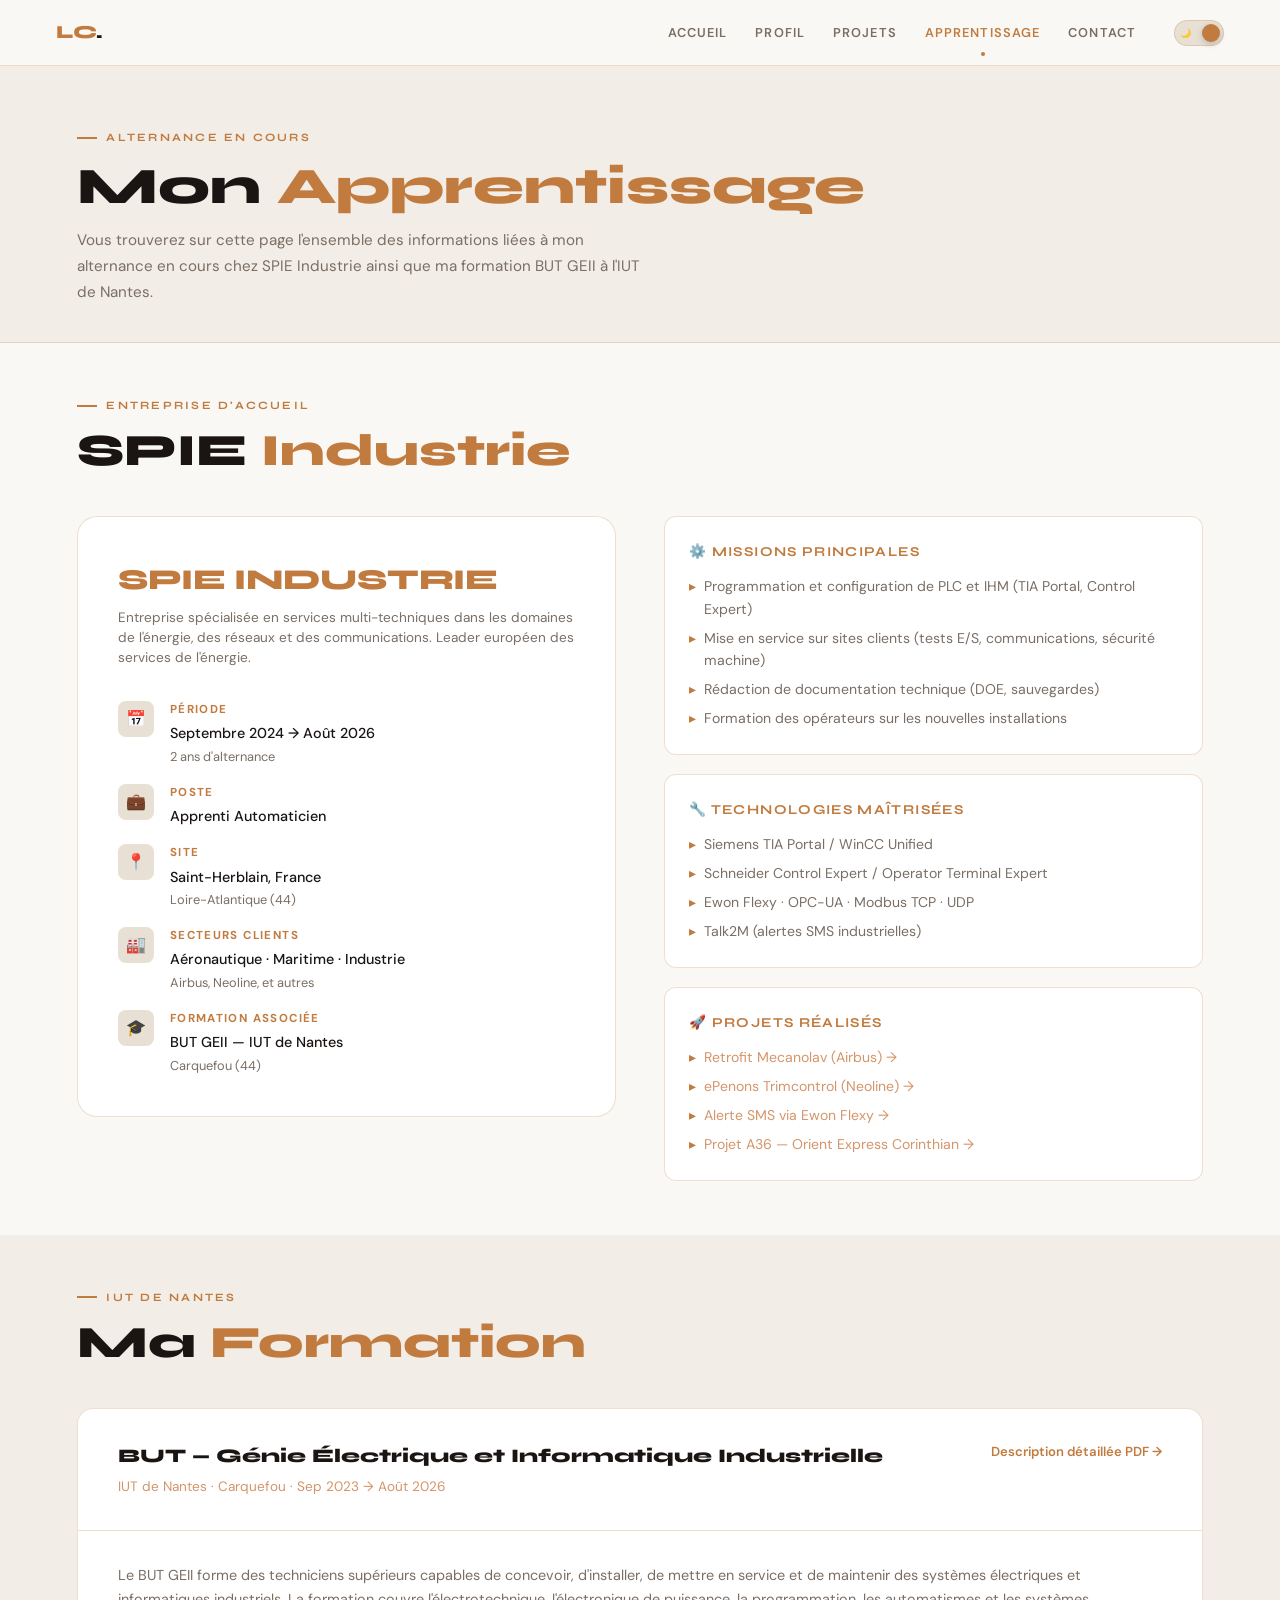
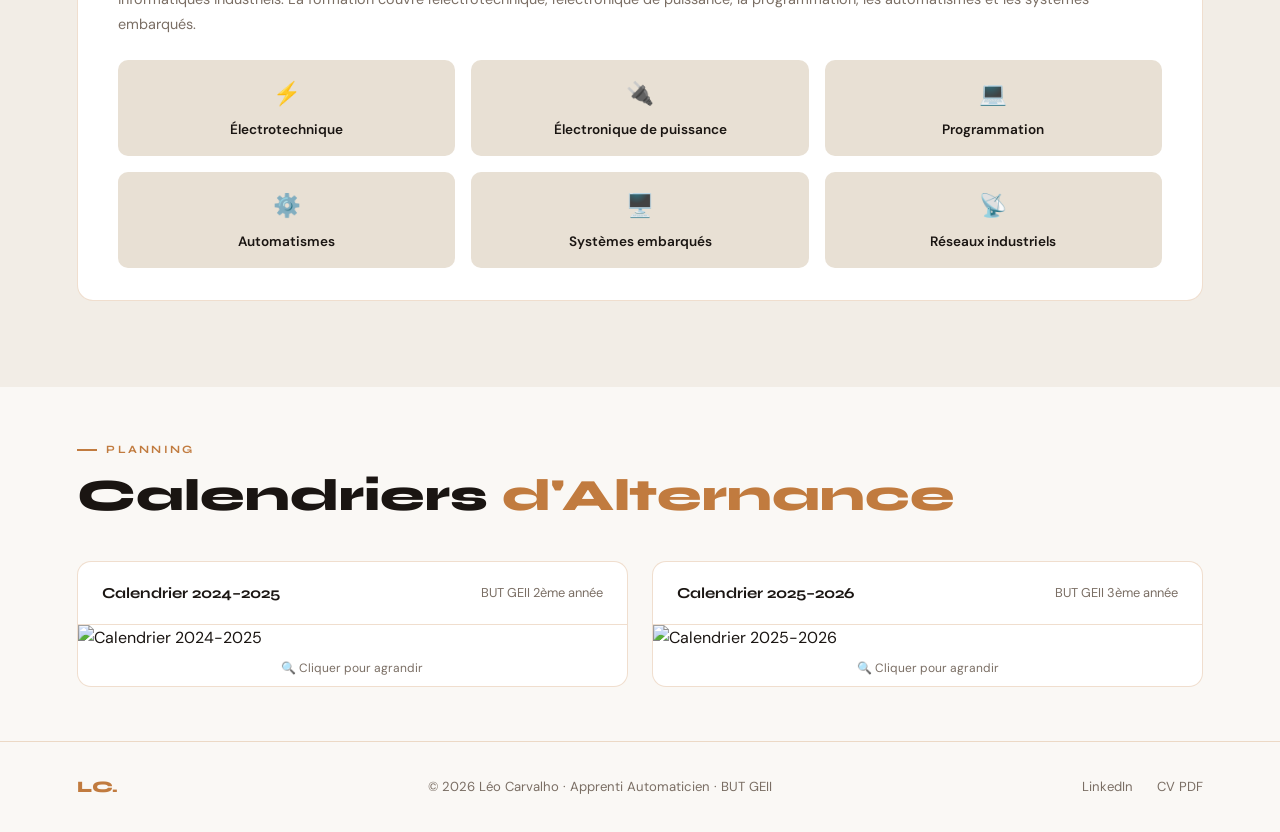
==== commit c02e835f: "Revert "Refonte UI/UX du portfolio avec design system modulaire, interactions avancées et SEO techni" ====
--- a/apprentissage.html
+++ b/apprentissage.html
@@ -1,71 +1,376 @@
-<!doctype html>
+<!DOCTYPE html>
 <html lang="fr" data-theme="light">
 <head>
-  <meta charset="utf-8">
-  <meta name="viewport" content="width=device-width,initial-scale=1">
-  <meta name="description" content="Parcours d’apprentissage chez SPIE Industrie et progression des compétences de Léo Carvalho.">
+  <!-- Google tag (gtag.js) -->
+<script async src="https://www.googletagmanager.com/gtag/js?id=G-LRZKHPG14F"></script>
+<script>
+  window.dataLayer = window.dataLayer || [];
+  function gtag(){dataLayer.push(arguments);}
+  gtag('js', new Date());
+
+  gtag('config', 'G-LRZKHPG14F');
+</script>
+<meta charset="UTF-8">
+<meta name="viewport" content="width=device-width, initial-scale=1.0">
+  <meta name="description" content="Alternance chez SPIE Industrie · BUT GEII IUT de Nantes · Automatisme industriel et informatique industrielle.">
+  <meta property="og:type" content="website">
   <meta property="og:title" content="Apprentissage — Léo Carvalho">
-  <meta property="og:description" content="Progress bars compétences, timeline alternance, technologies maîtrisées.">
-  <title>Apprentissage — Léo Carvalho</title>
-  <script>document.documentElement.dataset.theme=localStorage.getItem('lc-theme')||(window.matchMedia('(prefers-color-scheme: dark)').matches?'dark':'light');</script>
-  <link rel="stylesheet" href="css/main.css">
-  <link rel="stylesheet" href="css/components.css">
-  <link rel="stylesheet" href="css/animations.css">
-  <link rel="stylesheet" href="css/responsive.css">
+  <meta property="og:description" content="Alternance chez SPIE Industrie · BUT GEII IUT de Nantes · Automatisme industriel et informatique industrielle.">
+  <meta property="og:image" content="https://leocrvh.github.io/portfolio/photo.png">
+  <meta property="og:url" content="https://leocrvh.github.io/portfolio/apprentissage.html">
+  <meta property="og:site_name" content="Léo Carvalho — Portfolio">
+  <meta name="twitter:card" content="summary_large_image">
+  <link rel="icon" type="image/svg+xml" href="[data-uri]">
+<title>Apprentissage — Léo Carvalho</title>
+<link rel="stylesheet" href="style.css">
+<script>document.documentElement.dataset.theme=localStorage.getItem('lc-theme')||'light';</script>
+<script>document.documentElement.dataset.theme=localStorage.getItem("lc-theme")||"light";</script>
+<style>
+.page-hero { padding: clamp(3rem,7vh,5rem) clamp(1.2rem,6vw,6rem) clamp(2rem,4vh,3rem); background: var(--bg2); border-bottom: 1px solid var(--border); }
+.spie-section { padding: clamp(3rem,6vh,5rem) clamp(1.2rem,6vw,6rem); }
+.spie-grid { display: grid; grid-template-columns: 1fr 1fr; gap: 3rem; align-items: start; }
+.spie-logo-block {
+  background: var(--card); border: 1px solid var(--border);
+  border-radius: 20px; padding: 2.5rem;
+}
+.spie-logo-img {
+  height: 44px; margin-bottom: 1.2rem;
+  filter: none;
+}
+[data-theme="dark"] .spie-logo-img { filter: brightness(0) invert(1); }
+.spie-logo-name {
+  font-family: 'Syne', sans-serif; font-weight: 800; font-size: 1.8rem;
+  color: var(--accent); margin-bottom: .3rem;
+  letter-spacing: -.01em;
+}
+.spie-logo-sub { font-size: .85rem; color: var(--muted); margin-bottom: 2rem; line-height: 1.5; }
+.spie-facts { display: flex; flex-direction: column; gap: 1rem; }
+.spie-fact { display: flex; gap: 1rem; align-items: flex-start; }
+.spie-fact-icon { width: 36px; height: 36px; border-radius: 8px; background: var(--bg3); display: flex; align-items: center; justify-content: center; font-size: 1rem; flex-shrink: 0; }
+.spie-fact-label { font-size: .72rem; font-weight: 700; letter-spacing: .12em; text-transform: uppercase; color: var(--accent); margin-bottom: .2rem; }
+.spie-fact-val { font-size: .9rem; font-weight: 500; }
+.spie-fact-sub { font-size: .8rem; color: var(--muted); margin-top: .1rem; }
+
+.missions-blocks { display: flex; flex-direction: column; gap: 1.2rem; }
+.mission-block {
+  background: var(--card); border: 1px solid var(--border);
+  border-radius: 12px; padding: 1.5rem;
+  transition: var(--trans);
+}
+.mission-block:hover { border-color: rgba(193,123,63,.35); }
+.mission-block-title {
+  font-family: 'Syne', sans-serif; font-weight: 700; font-size: .85rem;
+  text-transform: uppercase; letter-spacing: .1em; color: var(--accent);
+  margin-bottom: .8rem; display: flex; align-items: center; gap: .5rem;
+}
+.mission-list { display: flex; flex-direction: column; gap: .4rem; }
+.mission-list li { display: flex; gap: .5rem; font-size: .88rem; color: var(--muted); }
+.mission-list li::before { content: '▸'; color: var(--accent); flex-shrink: 0; }
+
+/* Lightbox for calendriers */
+.cal-card { cursor: pointer; }
+.cal-card:hover .cal-img { opacity: .85; }
+.lightbox-overlay {
+  display: flex; position: fixed; inset: 0; z-index: 9999;
+  background: rgba(0,0,0,.88); backdrop-filter: blur(6px);
+  align-items: center; justify-content: center; padding: 2rem;
+  opacity: 0; pointer-events: none;
+  transition: opacity .25s ease;
+}
+.lightbox-overlay.open { opacity: 1; pointer-events: auto; }
+.lightbox-inner { position: relative; max-width: 900px; width: 100%; }
+.lightbox-inner img { width: 100%; border-radius: 12px; box-shadow: 0 32px 80px rgba(0,0,0,.5); }
+.lightbox-close {
+  position: absolute; top: -14px; right: -14px;
+  width: 36px; height: 36px; border-radius: 50%;
+  background: var(--accent); color: #fff;
+  border: none; cursor: pointer; font-size: 1.1rem;
+  display: flex; align-items: center; justify-content: center;
+  box-shadow: 0 4px 12px rgba(0,0,0,.3);
+}
+.cal-expand-hint {
+  font-size: .75rem; color: var(--muted); text-align: center;
+  padding: .5rem; display: flex; align-items: center; justify-content: center; gap: .3rem;
+}
+
+/* Formation section */
+.formation-section { padding: clamp(3rem,6vh,5rem) clamp(1.2rem,6vw,6rem); background: var(--bg2); }
+.formation-detail {
+  background: var(--card); border: 1px solid var(--border);
+  border-radius: 16px; overflow: hidden; margin-bottom: 2rem;
+}
+.formation-header {
+  padding: 2rem 2.5rem;
+  border-bottom: 1px solid var(--border);
+  display: flex; justify-content: space-between; align-items: start; gap: 2rem;
+  flex-wrap: wrap;
+}
+.formation-title { font-family: 'Syne', sans-serif; font-weight: 800; font-size: 1.2rem; margin-bottom: .3rem; }
+.formation-sub { font-size: .85rem; color: var(--accent2); }
+.formation-link { font-size: .82rem; color: var(--accent); font-weight: 600; white-space: nowrap; }
+.formation-link:hover { text-decoration: underline; }
+.formation-body { padding: 2rem 2.5rem; }
+.formation-desc { font-size: .9rem; color: var(--muted); line-height: 1.7; margin-bottom: 1.5rem; }
+.modules-grid { display: grid; grid-template-columns: repeat(3,1fr); gap: 1rem; }
+.module-card {
+  background: var(--bg3); border-radius: 10px; padding: 1rem;
+  font-size: .82rem; color: var(--muted); text-align: center;
+}
+.module-card-icon { font-size: 1.4rem; margin-bottom: .4rem; }
+.module-card-name { font-weight: 600; color: var(--text); font-size: .85rem; }
+
+/* Calendrier */
+.calendriers-section { padding: clamp(3rem,6vh,5rem) clamp(1.2rem,6vw,6rem); }
+.cal-grid { display: grid; grid-template-columns: 1fr 1fr; gap: 1.5rem; }
+.cal-card {
+  background: var(--card); border: 1px solid var(--border);
+  border-radius: 14px; overflow: hidden;
+}
+.cal-card-header {
+  padding: 1.2rem 1.5rem; border-bottom: 1px solid var(--border);
+  display: flex; justify-content: space-between; align-items: center;
+}
+.cal-card-title { font-family: 'Syne', sans-serif; font-weight: 700; font-size: .95rem; }
+.cal-card-year { font-size: .8rem; color: var(--muted); }
+.cal-img { width: 100%; display: block; }
+
+@media (max-width: 900px) {
+  .spie-grid { grid-template-columns: 1fr; }
+  .modules-grid { grid-template-columns: 1fr 1fr; }
+  .cal-grid { grid-template-columns: 1fr; }
+}
+@media (max-width: 600px) { .modules-grid { grid-template-columns: 1fr; } }
+</style>
 </head>
-<body class="page-enter">
-  <a class="skip-link" href="#main-content">Aller au contenu</a>
-  <div class="progress" aria-hidden="true"><span data-scroll-progress></span></div>
-  <header class="site-header">
-    <nav class="nav" aria-label="Navigation principale">
-      <a class="brand" href="index.html">LC<span class="brand-dot">.</span></a>
-      <div class="nav-links">
-        <a data-nav-link href="index.html">Accueil</a>
-        <a data-nav-link href="profil.html">Profil</a>
-        <a data-nav-link href="projets.html">Projets</a>
-        <a data-nav-link href="apprentissage.html">Apprentissage</a>
-        <a data-nav-link href="contact.html">Contact</a>
-      </div>
-      <div class="nav-actions">
-        <button class="theme-toggle" data-theme-toggle aria-label="Changer le thème"><svg class="icon" viewBox="0 0 24 24" fill="none" aria-hidden="true"><path d="M12 3v2m0 14v2M4.9 4.9l1.4 1.4m11.4 11.4 1.4 1.4M3 12h2m14 0h2M4.9 19.1l1.4-1.4m11.4-11.4 1.4-1.4M12 8a4 4 0 1 0 0 8 4 4 0 0 0 0-8Z" stroke="currentColor" stroke-width="1.8" stroke-linecap="round"/></svg></button>
-        <button class="menu-toggle" data-menu-toggle aria-expanded="false" aria-controls="mobile-menu" aria-label="Ouvrir le menu"><svg class="icon" viewBox="0 0 24 24" fill="none"><path d="M4 7h16M4 12h16M4 17h16" stroke="currentColor" stroke-width="2" stroke-linecap="round"/></svg></button>
-      </div>
-    </nav>
-    <div id="mobile-menu" class="mobile-menu" data-mobile-menu>
-      <a data-nav-link href="index.html">Accueil</a>
-      <a data-nav-link href="profil.html">Profil</a>
-      <a data-nav-link href="projets.html">Projets</a>
-      <a data-nav-link href="apprentissage.html">Apprentissage</a>
-      <a data-nav-link href="contact.html">Contact</a>
+<body>
+<nav>
+  <a href="index.html" class="nav-logo">LC<span>.</span></a>
+  <ul class="nav-links">
+    <li><a href="index.html">Accueil</a></li>
+    <li><a href="profil.html">Profil</a></li>
+    <li><a href="projets.html">Projets</a></li>
+    <li><a href="apprentissage.html">Apprentissage</a></li>
+    <li><a href="contact.html">Contact</a></li>
+  </ul>
+  <button class="theme-toggle" id="themeToggle"><span class="theme-icon moon">🌙</span><span class="theme-icon sun">☀️</span></button>
+  <button class="burger" id="burger"><span></span><span></span><span></span></button>
+</nav>
+<!-- MOBILE OVERLAY -->
+<div id="mobileOverlay" class="mobile-overlay"></div>
+
+<!-- MOBILE DRAWER -->
+<div id="mobileMenu" class="mobile-menu">
+  <div class="mobile-menu-header">
+    <span class="mobile-menu-logo">LC.</span>
+    <button class="mobile-menu-close" onclick="closeMobile()">✕</button>
+  </div>
+  <div class="mobile-menu-links">
+      <a href="index.html" onclick="closeMobile()"><span class="nav-icon">🏠</span>Accueil</a>
+      <a href="profil.html" onclick="closeMobile()"><span class="nav-icon">👤</span>Profil</a>
+      <a href="projets.html" onclick="closeMobile()"><span class="nav-icon">⚙️</span>Projets</a>
+      <a href="apprentissage.html" onclick="closeMobile()"><span class="nav-icon">🎓</span>Apprentissage</a>
+      <a href="contact.html" onclick="closeMobile()"><span class="nav-icon">✉️</span>Contact</a>
+  </div>
+  <div class="mobile-menu-footer">
+    <a href="https://www.linkedin.com/in/léo-carvalho29/" target="_blank">💼 LinkedIn</a>
+    <a href="CARVALHO-Leo-CV.pdf" target="_blank">📄 CV</a>
+  </div>
+</div>
+
+<div class="page-content">
+
+  <section class="page-hero">
+    <div class="section-eyebrow fade-up">Alternance en cours</div>
+    <h1 style="font-family:'Syne',sans-serif;font-size:clamp(2rem,4vw,3.2rem);font-weight:800;line-height:1.1;" class="fade-up">Mon <span style="color:var(--accent)">Apprentissage</span></h1>
+    <p style="font-size:.95rem;color:var(--muted);max-width:580px;line-height:1.7;margin-top:.8rem;" class="fade-up">Vous trouverez sur cette page l'ensemble des informations liées à mon alternance en cours chez SPIE Industrie ainsi que ma formation BUT GEII à l'IUT de Nantes.</p>
+  </section>
+
+  <!-- SPIE -->
+  <section class="spie-section">
+    <div class="section-eyebrow fade-up">Entreprise d'accueil</div>
+    <h2 class="section-title fade-up">SPIE <span>Industrie</span></h2>
+    <div class="spie-grid">
+      <div class="spie-logo-block fade-up">
+        <div class="spie-logo-name">SPIE INDUSTRIE</div>
+        <p class="spie-logo-sub">Entreprise spécialisée en services multi-techniques dans les domaines de l'énergie, des réseaux et des communications. Leader européen des services de l'énergie.</p>
+        <div class="spie-facts">
+          <div class="spie-fact">
+            <div class="spie-fact-icon">📅</div>
+            <div>
+              <div class="spie-fact-label">Période</div>
+              <div class="spie-fact-val">Septembre 2024 → Août 2026</div>
+              <div class="spie-fact-sub">2 ans d'alternance</div>
+            </div>
+          </div>
+          <div class="spie-fact">
+            <div class="spie-fact-icon">💼</div>
+            <div>
+              <div class="spie-fact-label">Poste</div>
+              <div class="spie-fact-val">Apprenti Automaticien</div>
+            </div>
+          </div>
+          <div class="spie-fact">
+            <div class="spie-fact-icon">📍</div>
+            <div>
+              <div class="spie-fact-label">Site</div>
+              <div class="spie-fact-val">Saint-Herblain, France</div>
+              <div class="spie-fact-sub">Loire-Atlantique (44)</div>
+            </div>
+          </div>
+          <div class="spie-fact">
+            <div class="spie-fact-icon">🏭</div>
+            <div>
+              <div class="spie-fact-label">Secteurs clients</div>
+              <div class="spie-fact-val">Aéronautique · Maritime · Industrie</div>
+              <div class="spie-fact-sub">Airbus, Neoline, et autres</div>
+            </div>
+          </div>
+          <div class="spie-fact">
+            <div class="spie-fact-icon">🎓</div>
+            <div>
+              <div class="spie-fact-label">Formation associée</div>
+              <div class="spie-fact-val">BUT GEII — IUT de Nantes</div>
+              <div class="spie-fact-sub">Carquefou (44)</div>
+            </div>
+          </div>
+        </div>
+      </div>
+
+      <div class="missions-blocks fade-up" style="transition-delay:.15s">
+        <div class="mission-block">
+          <div class="mission-block-title">⚙️ Missions principales</div>
+          <ul class="mission-list">
+            <li>Programmation et configuration de PLC et IHM (TIA Portal, Control Expert)</li>
+            <li>Mise en service sur sites clients (tests E/S, communications, sécurité machine)</li>
+            <li>Rédaction de documentation technique (DOE, sauvegardes)</li>
+            <li>Formation des opérateurs sur les nouvelles installations</li>
+          </ul>
+        </div>
+        <div class="mission-block">
+          <div class="mission-block-title">🔧 Technologies maîtrisées</div>
+          <ul class="mission-list">
+            <li>Siemens TIA Portal / WinCC Unified</li>
+            <li>Schneider Control Expert / Operator Terminal Expert</li>
+            <li>Ewon Flexy · OPC-UA · Modbus TCP · UDP</li>
+            <li>Talk2M (alertes SMS industrielles)</li>
+          </ul>
+        </div>
+        <div class="mission-block">
+          <div class="mission-block-title">🚀 Projets réalisés</div>
+          <ul class="mission-list">
+            <li><a href="projet-retrofit.html" style="color:var(--accent2)">Retrofit Mecanolav (Airbus) →</a></li>
+            <li><a href="projet-epenons.html" style="color:var(--accent2)">ePenons Trimcontrol (Neoline) →</a></li>
+            <li><a href="projet-sms.html" style="color:var(--accent2)">Alerte SMS via Ewon Flexy →</a></li>
+            <li><a href="projet-a36.html" style="color:var(--accent2)">Projet A36 — Orient Express Corinthian →</a></li>
+          </ul>
+        </div>
+      </div>
     </div>
-  </header>
-
-  <main id="main-content">
-    <section class="section reveal" data-cursor-track>
-      <div class="eyebrow">Montée en compétences</div>
-      <h1>Apprentissage en alternance</h1>
-      <p>Progression concrète entre théorie IUT et exécution sur sites industriels.</p>
-    </section>
-
-    <section class="section skills-grid">
-      <article class="skill reveal"><strong>PLC Siemens / Schneider</strong><p>Conception et maintenance de programmes industriels.</p><div class="progress-line"><span style="--value:90%"></span></div></article>
-      <article class="skill reveal"><strong>IHM / UX opérateur</strong><p>Écrans orientés exploitation et maintenance.</p><div class="progress-line"><span style="--value:84%"></span></div></article>
-      <article class="skill reveal"><strong>Protocoles & connectivité</strong><p>OPC-UA, Modbus TCP, UDP, NTP.</p><div class="progress-line"><span style="--value:86%"></span></div></article>
-      <article class="skill reveal"><strong>Documentation technique</strong><p>DOE, procédures, capitalisation.</p><div class="progress-line"><span style="--value:88%"></span></div></article>
-    </section>
-
-    <section class="section">
-      <header class="section-head reveal"><div class="eyebrow">Périodes</div><h2>Timeline alternance</h2></header>
-      <div class="timeline">
-        <article class="card timeline-item reveal"><strong>2024</strong><p>Intégration chez SPIE Industrie, appropriation des standards projet.</p></article>
-        <article class="card timeline-item reveal"><strong>2025</strong><p>Autonomie sur lots techniques et interventions client.</p></article>
-        <article class="card timeline-item reveal"><strong>2026</strong><p>Consolidation d’un profil ingénieur orienté delivery terrain.</p></article>
-      </div>
-    </section>
-  </main>
-
-  <footer class="footer"><div class="footer-inner"><span>© <span id="year">2026</span> Léo Carvalho</span></div></footer>
-  <script src="js/core.js" defer></script>
-  <script src="js/animations.js" defer></script>
+  </section>
+
+  <!-- FORMATION -->
+  <section class="formation-section">
+    <div class="section-eyebrow fade-up">IUT de Nantes</div>
+    <h2 class="section-title fade-up">Ma <span>Formation</span></h2>
+
+    <div class="formation-detail fade-up">
+      <div class="formation-header">
+        <div>
+          <div class="formation-title">BUT — Génie Électrique et Informatique Industrielle</div>
+          <div class="formation-sub">IUT de Nantes · Carquefou · Sep 2023 → Août 2026</div>
+        </div>
+        <a href="https://80bb8d07-755b-4113-91d6-ce9287c94271.filesusr.com/ugd/d6252f_6176a94144974c27ac3194d56fed9e27.pdf" target="_blank" class="formation-link">Description détaillée PDF →</a>
+      </div>
+      <div class="formation-body">
+        <p class="formation-desc">
+          Le BUT GEII forme des techniciens supérieurs capables de concevoir, d'installer, de mettre en service et de maintenir des systèmes électriques et informatiques industriels. La formation couvre l'électrotechnique, l'électronique de puissance, la programmation, les automatismes et les systèmes embarqués.
+        </p>
+        <div class="modules-grid">
+          <div class="module-card">
+            <div class="module-card-icon">⚡</div>
+            <div class="module-card-name">Électrotechnique</div>
+          </div>
+          <div class="module-card">
+            <div class="module-card-icon">🔌</div>
+            <div class="module-card-name">Électronique de puissance</div>
+          </div>
+          <div class="module-card">
+            <div class="module-card-icon">💻</div>
+            <div class="module-card-name">Programmation</div>
+          </div>
+          <div class="module-card">
+            <div class="module-card-icon">⚙️</div>
+            <div class="module-card-name">Automatismes</div>
+          </div>
+          <div class="module-card">
+            <div class="module-card-icon">🖥️</div>
+            <div class="module-card-name">Systèmes embarqués</div>
+          </div>
+          <div class="module-card">
+            <div class="module-card-icon">📡</div>
+            <div class="module-card-name">Réseaux industriels</div>
+          </div>
+        </div>
+      </div>
+    </div>
+  </section>
+
+  <!-- CALENDRIERS -->
+  <section class="calendriers-section">
+    <div class="section-eyebrow fade-up">Planning</div>
+    <h2 class="section-title fade-up">Calendriers <span>d'Alternance</span></h2>
+    <div class="cal-grid">
+      <div class="cal-card fade-up" onclick="openLightbox('https://static.wixstatic.com/media/d6252f_8d77b3ea43fb47638e9070865b1971d3~mv2.jpg/v1/fill/w_378,h_283,al_c,q_80,usm_0.66_1.00_0.01,enc_avif,quality_auto/GEII_CALENDRIER%20PROVISOIRE_BUT%20GEII_2_Ann%C3%A9e%202024-2025_1_page-0001.jpg')">
+        <div class="cal-card-header">
+          <div class="cal-card-title">Calendrier 2024–2025</div>
+          <div class="cal-card-year">BUT GEII 2ème année</div>
+        </div>
+        <img class="cal-img" src="https://static.wixstatic.com/media/d6252f_8d77b3ea43fb47638e9070865b1971d3~mv2.jpg/v1/fill/w_378,h_283,al_c,q_80,usm_0.66_1.00_0.01,enc_avif,quality_auto/GEII_CALENDRIER%20PROVISOIRE_BUT%20GEII_2_Ann%C3%A9e%202024-2025_1_page-0001.jpg" alt="Calendrier 2024-2025">
+        <div class="cal-expand-hint">🔍 Cliquer pour agrandir</div>
+      </div>
+      <div class="cal-card fade-up" style="transition-delay:.1s" onclick="openLightbox('https://static.wixstatic.com/media/d6252f_171dab7bd62948e089f5d97c9e64c4bf~mv2.jpg/v1/fill/w_378,h_283,al_c,q_80,usm_0.66_1.00_0.01,enc_avif,quality_auto/GEII_CALENDRIER%20PROVISOIRE_BUT%20GEII_3_Ann%C3%A9e%202025-2026_1_page-0001.jpg')">
+        <div class="cal-card-header">
+          <div class="cal-card-title">Calendrier 2025–2026</div>
+          <div class="cal-card-year">BUT GEII 3ème année</div>
+        </div>
+        <img class="cal-img" src="https://static.wixstatic.com/media/d6252f_171dab7bd62948e089f5d97c9e64c4bf~mv2.jpg/v1/fill/w_378,h_283,al_c,q_80,usm_0.66_1.00_0.01,enc_avif,quality_auto/GEII_CALENDRIER%20PROVISOIRE_BUT%20GEII_3_Ann%C3%A9e%202025-2026_1_page-0001.jpg" alt="Calendrier 2025-2026">
+        <div class="cal-expand-hint">🔍 Cliquer pour agrandir</div>
+      </div>
+    </div>
+  </section>
+
+</div>
+
+<!-- LIGHTBOX -->
+<div class="lightbox-overlay" id="lightbox" onclick="closeLightbox(event)">
+  <div class="lightbox-inner">
+    <button class="lightbox-close" onclick="closeLightbox()">✕</button>
+    <img id="lightboxImg" src="" alt="Calendrier">
+  </div>
+</div>
+
+<footer>
+  <span class="footer-logo">LC.</span>
+  <span>© 2026 Léo Carvalho · Apprenti Automaticien · BUT GEII</span>
+  <div class="footer-links">
+    <a href="https://www.linkedin.com/in/léo-carvalho29/" target="_blank">LinkedIn</a>
+    <a href="CARVALHO-Leo-CV.pdf" target="_blank">CV PDF</a>
+  </div>
+</footer>
+<script src="main.js"></script>
+<script>
+function openLightbox(src) {
+  document.getElementById('lightboxImg').src = src;
+  document.getElementById('lightbox').classList.add('open');
+  document.body.style.overflow = 'hidden';
+}
+function closeLightbox(e) {
+  if (!e || e.target === document.getElementById('lightbox') || e.target.classList.contains('lightbox-close')) {
+    document.getElementById('lightbox').classList.remove('open');
+    document.body.style.overflow = '';
+  }
+}
+document.addEventListener('keydown', e => { if (e.key === 'Escape') closeLightbox({target: document.getElementById('lightbox')}); });
+</script>
 </body>
 </html>
--- a/style.css
+++ b/style.css
@@ -0,0 +1,441 @@
+/* ═══════════════════════════════════════════════════
+   LEO CARVALHO — PORTFOLIO  |  Shared Styles
+   ═══════════════════════════════════════════════════ */
+
+/* ─── GOOGLE FONTS ──────────────────────────────────── */
+@import url('https://fonts.googleapis.com/css2?family=Syne:wght@400;600;700;800&family=DM+Sans:ital,opsz,wght@0,9..40,300;0,9..40,400;0,9..40,500;1,9..40,300&display=swap');
+
+/* ─── TOKENS ─────────────────────────────────────────── */
+:root {
+  --accent:   #C17B3F;
+  --accent2:  #D4956A;
+  --accent3:  #E8B48A;
+  --radius:   12px;
+  --nav-h:    66px;
+  --trans:    .35s cubic-bezier(.4,0,.2,1);
+}
+
+[data-theme="dark"] {
+  --bg:        #0F0E0C;
+  --bg2:       #181612;
+  --bg3:       #221f1a;
+  --border:    rgba(193,123,63,.18);
+  --text:      #F0EDE8;
+  --muted:     #7A7065;
+  --card:      #1A1714;
+  --card-h:    #211e19;
+  --nav-bg:    rgba(15,14,12,.88);
+  --glow:      rgba(193,123,63,.12);
+  --shadow:    rgba(0,0,0,.4);
+}
+
+[data-theme="light"] {
+  --bg:        #FAF8F5;
+  --bg2:       #F2EDE6;
+  --bg3:       #E8E0D4;
+  --border:    rgba(193,123,63,.25);
+  --text:      #1A1512;
+  --muted:     #7A6E64;
+  --card:      #FFFFFF;
+  --card-h:    #FFF9F4;
+  --nav-bg:    rgba(250,248,245,.92);
+  --glow:      rgba(193,123,63,.1);
+  --shadow:    rgba(0,0,0,.08);
+}
+
+/* ─── RESET ──────────────────────────────────────────── */
+*, *::before, *::after { box-sizing: border-box; margin: 0; padding: 0; }
+html { scroll-behavior: smooth; font-size: 16px; }
+
+body {
+  font-family: 'DM Sans', sans-serif;
+  background: var(--bg);
+  color: var(--text);
+  transition: background var(--trans), color var(--trans);
+  overflow-x: hidden;
+  line-height: 1.6;
+}
+
+a { color: inherit; text-decoration: none; }
+ul { list-style: none; }
+img { max-width: 100%; display: block; }
+
+/* ─── NAV ────────────────────────────────────────────── */
+nav {
+  position: fixed; top: 0; left: 0; right: 0; z-index: 200;
+  height: var(--nav-h);
+  background: var(--nav-bg);
+  backdrop-filter: blur(16px) saturate(1.4);
+  -webkit-backdrop-filter: blur(16px) saturate(1.4);
+  border-bottom: 1px solid var(--border);
+  display: flex; align-items: center;
+  padding: 0 clamp(1rem,5vw,3.5rem);
+  transition: background var(--trans);
+}
+
+.nav-logo {
+  font-family: 'Syne', sans-serif;
+  font-weight: 800; font-size: 1.15rem;
+  letter-spacing: .03em;
+  color: var(--accent);
+  margin-right: auto;
+  flex-shrink: 0;
+}
+.nav-logo span { color: var(--text); }
+
+.nav-links {
+  display: flex; gap: 0; align-items: center;
+}
+.nav-links a {
+  font-size: .8rem; font-weight: 600; letter-spacing: .08em;
+  text-transform: uppercase; color: var(--muted);
+  transition: color .2s;
+  padding: .4rem .9rem;
+  position: relative;
+  border-radius: 6px;
+}
+.nav-links a:hover { color: var(--text); background: var(--bg3); }
+.nav-links a.active { color: var(--accent); }
+.nav-links a.active::after {
+  content:''; position:absolute; bottom:-8px; left:50%; transform:translateX(-50%);
+  width:4px; height:4px; border-radius:50%; background: var(--accent);
+}
+
+/* ─── THEME TOGGLE ───────────────────────────────────── */
+.theme-toggle {
+  margin-left: 1.5rem;
+  width: 50px; height: 26px;
+  background: var(--bg3);
+  border: 1.5px solid var(--border);
+  border-radius: 999px;
+  cursor: pointer;
+  position: relative;
+  transition: background var(--trans), border-color var(--trans);
+  flex-shrink: 0;
+}
+.theme-toggle::after {
+  content:'';
+  position: absolute; top: 3px; left: 3px;
+  width: 18px; height: 18px;
+  border-radius: 50%;
+  background: var(--accent);
+  transition: transform .3s cubic-bezier(.4,0,.2,1), background .3s;
+  box-shadow: 0 2px 6px rgba(0,0,0,.2);
+}
+[data-theme="light"] .theme-toggle::after { transform: translateX(24px); }
+.theme-icon { position: absolute; top: 50%; transform: translateY(-50%); font-size: 9px; line-height:1; }
+.theme-icon.moon { left: 5px; }
+.theme-icon.sun  { right: 4px; }
+
+/* ─── MOBILE NAV ─────────────────────────────────────── */
+.burger {
+  display: none; flex-direction: column; gap: 5px;
+  cursor: pointer; padding: 8px; margin-left: 1rem;
+  background: none; border: none;
+  border-radius: 8px;
+  transition: background .2s;
+}
+.burger:hover { background: var(--bg3); }
+.burger span {
+  width: 22px; height: 2px;
+  background: var(--text); border-radius: 2px;
+  display: block;
+  transition: transform .35s cubic-bezier(.4,0,.2,1),
+              opacity .25s ease,
+              background .2s;
+  transform-origin: center;
+}
+/* Burger → X animation */
+.burger.open span:nth-child(1) { transform: translateY(7px) rotate(45deg); }
+.burger.open span:nth-child(2) { opacity: 0; transform: scaleX(0); }
+.burger.open span:nth-child(3) { transform: translateY(-7px) rotate(-45deg); }
+
+/* Backdrop overlay */
+.mobile-overlay {
+  display: none;
+  position: fixed; inset: 0; z-index: 197;
+  background: rgba(0,0,0,.45);
+  backdrop-filter: blur(2px);
+  opacity: 0;
+  transition: opacity .35s ease;
+}
+.mobile-overlay.open { display: block; opacity: 1; }
+
+/* Drawer panel */
+.mobile-menu {
+  position: fixed;
+  top: 0; right: 0; bottom: 0;
+  width: min(320px, 85vw);
+  z-index: 198;
+  background: var(--bg);
+  border-left: 1px solid var(--border);
+  box-shadow: -16px 0 48px rgba(0,0,0,.18);
+  display: flex; flex-direction: column;
+  padding: 0;
+  transform: translateX(100%);
+  transition: transform .38s cubic-bezier(.4,0,.2,1);
+  visibility: hidden;
+}
+.mobile-menu.open {
+  transform: translateX(0);
+  visibility: visible;
+}
+
+/* Drawer header */
+.mobile-menu-header {
+  display: flex; align-items: center; justify-content: space-between;
+  padding: 1.2rem 1.5rem;
+  border-bottom: 1px solid var(--border);
+  height: var(--nav-h);
+}
+.mobile-menu-logo {
+  font-family: 'Syne', sans-serif; font-weight: 800;
+  font-size: 1.1rem; color: var(--accent);
+}
+.mobile-menu-close {
+  width: 34px; height: 34px; border-radius: 8px;
+  background: var(--bg3); border: 1px solid var(--border);
+  cursor: pointer; display: flex; align-items: center; justify-content: center;
+  font-size: 1rem; color: var(--muted);
+  transition: var(--trans);
+}
+.mobile-menu-close:hover { background: var(--accent); color: #fff; border-color: var(--accent); }
+
+/* Nav links */
+.mobile-menu-links {
+  flex: 1; display: flex; flex-direction: column;
+  padding: 1.5rem 1.2rem; gap: .3rem;
+  overflow-y: auto;
+}
+.mobile-menu-links a {
+  display: flex; align-items: center; gap: .75rem;
+  font-size: .95rem; font-weight: 500; color: var(--muted);
+  padding: .85rem 1rem;
+  border-radius: 10px;
+  transition: background .2s, color .2s;
+  text-decoration: none;
+  /* Stagger animation */
+  opacity: 0; transform: translateX(20px);
+  transition: background .2s, color .2s,
+              opacity .3s ease, transform .3s ease;
+}
+.mobile-menu.open .mobile-menu-links a {
+  opacity: 1; transform: translateX(0);
+}
+.mobile-menu.open .mobile-menu-links a:nth-child(1) { transition-delay: .08s; }
+.mobile-menu.open .mobile-menu-links a:nth-child(2) { transition-delay: .12s; }
+.mobile-menu.open .mobile-menu-links a:nth-child(3) { transition-delay: .16s; }
+.mobile-menu.open .mobile-menu-links a:nth-child(4) { transition-delay: .20s; }
+.mobile-menu.open .mobile-menu-links a:nth-child(5) { transition-delay: .24s; }
+.mobile-menu-links a:hover { background: var(--bg3); color: var(--text); }
+.mobile-menu-links a.active { background: rgba(193,123,63,.1); color: var(--accent); }
+.mobile-menu-links a .nav-icon { font-size: 1.1rem; width: 28px; text-align: center; }
+
+/* Footer strip inside drawer */
+.mobile-menu-footer {
+  padding: 1.2rem 1.5rem;
+  border-top: 1px solid var(--border);
+  display: flex; gap: .8rem;
+}
+.mobile-menu-footer a {
+  flex: 1; text-align: center;
+  font-size: .78rem; font-weight: 600;
+  padding: .6rem; border-radius: 8px;
+  background: var(--bg3); border: 1px solid var(--border);
+  color: var(--muted); text-decoration: none;
+  transition: var(--trans);
+}
+.mobile-menu-footer a:hover { border-color: var(--accent); color: var(--accent); }
+
+/* ─── PAGE WRAPPER ───────────────────────────────────── */
+.page-content {
+  padding-top: var(--nav-h);
+  min-height: 100vh;
+}
+
+/* ─── SECTION UTILS ──────────────────────────────────── */
+.section {
+  padding: clamp(4rem,8vh,7rem) clamp(1.2rem,6vw,6rem);
+}
+.section-alt { background: var(--bg2); }
+
+.section-eyebrow {
+  font-family: 'Syne', sans-serif;
+  font-size: .7rem; font-weight: 700; letter-spacing: .2em;
+  text-transform: uppercase; color: var(--accent);
+  margin-bottom: .75rem;
+  display: flex; align-items: center; gap: .6rem;
+}
+.section-eyebrow::before {
+  content: ''; width: 20px; height: 2px; background: var(--accent);
+}
+
+.section-title {
+  font-family: 'Syne', sans-serif;
+  font-size: clamp(1.8rem,3.5vw,2.8rem);
+  font-weight: 800; line-height: 1.1;
+  margin-bottom: 2.5rem;
+}
+.section-title span { color: var(--accent); }
+
+/* ─── BUTTONS ────────────────────────────────────────── */
+.btn {
+  display: inline-flex; align-items: center; gap: .5rem;
+  padding: .75rem 1.6rem; border-radius: var(--radius);
+  font-size: .88rem; font-weight: 600; letter-spacing: .02em;
+  transition: var(--trans); cursor: pointer; border: none;
+  font-family: 'DM Sans', sans-serif;
+}
+.btn-primary { background: var(--accent); color: #fff; }
+.btn-primary:hover { background: var(--accent2); transform: translateY(-2px); box-shadow: 0 8px 24px var(--glow); }
+.btn-outline { background: transparent; border: 1.5px solid var(--border); color: var(--text); }
+.btn-outline:hover { border-color: var(--accent); color: var(--accent); transform: translateY(-2px); }
+.btn-sm { padding: .5rem 1.1rem; font-size: .8rem; }
+
+/* ─── CARDS ──────────────────────────────────────────── */
+.card {
+  background: var(--card);
+  border: 1px solid var(--border);
+  border-radius: 16px;
+  transition: var(--trans);
+}
+.card:hover {
+  border-color: rgba(193,123,63,.4);
+  box-shadow: 0 16px 48px var(--glow);
+  transform: translateY(-3px);
+}
+
+/* ─── BADGES ─────────────────────────────────────────── */
+.badge {
+  display: inline-block;
+  background: var(--bg3); border: 1px solid var(--border);
+  border-radius: 999px; padding: .25rem .75rem;
+  font-size: .75rem; font-weight: 500; color: var(--muted);
+}
+.badge-accent { background: rgba(193,123,63,.12); border-color: rgba(193,123,63,.3); color: var(--accent2); }
+
+/* ─── FADE ANIMATIONS ────────────────────────────────── */
+.fade-up {
+  opacity: 0; transform: translateY(24px);
+  transition: opacity .55s ease, transform .55s ease;
+}
+.fade-up.visible { opacity: 1; transform: none; }
+.fade-up:nth-child(2) { transition-delay: .1s; }
+.fade-up:nth-child(3) { transition-delay: .2s; }
+.fade-up:nth-child(4) { transition-delay: .3s; }
+
+/* ─── FOOTER ─────────────────────────────────────────── */
+footer {
+  padding: 2rem clamp(1.2rem,6vw,6rem);
+  border-top: 1px solid var(--border);
+  display: flex; align-items: center; justify-content: space-between; flex-wrap: wrap; gap: 1rem;
+  font-size: .82rem; color: var(--muted);
+}
+.footer-logo { font-family: 'Syne', sans-serif; font-weight: 800; color: var(--accent); font-size: 1rem; }
+.footer-links { display: flex; gap: 1.5rem; }
+.footer-links a:hover { color: var(--accent); }
+
+/* ─── RESPONSIVE ─────────────────────────────────────── */
+@media (max-width: 900px) {
+  .nav-links { display: none; }
+  .burger { display: flex; }
+}
+@media (max-width: 600px) {
+  .btn { padding: .65rem 1.2rem; font-size: .85rem; }
+}
+
+/* ─── PAGE FADE TRANSITION ───────────────────────────────── */
+/* IMPORTANT: Never put transform on body — it breaks position:fixed (lightbox, nav)  */
+/* Fade only on body (opacity), translateY only on .page-content                     */
+body { animation: pageFadeIn .3s ease forwards; }
+@keyframes pageFadeIn {
+  from { opacity: 0; }
+  to   { opacity: 1; }
+}
+/* page-content: opacity only, no transform - transform breaks fixed children */
+.page-content { animation: contentSlideIn .3s ease forwards; }
+@keyframes contentSlideIn {
+  from { opacity: 0; }
+  to   { opacity: 1; }
+}
+.page-leaving { animation: pageFadeOut .22s ease forwards; }
+@keyframes pageFadeOut {
+  from { opacity: 1; }
+  to   { opacity: 0; }
+}
+
+/* ─── SCROLL TO TOP ──────────────────────────────────────── */
+.scroll-top {
+  position: fixed; bottom: 2rem; right: 2rem; z-index: 300;
+  width: 44px; height: 44px; border-radius: 12px;
+  background: var(--accent); color: #fff;
+  border: none; cursor: pointer;
+  display: flex; align-items: center; justify-content: center;
+  font-size: 1.1rem; font-weight: 700;
+  box-shadow: 0 4px 16px rgba(193,123,63,.35);
+  opacity: 0; transform: translateY(10px);
+  transition: opacity .3s ease, transform .3s ease, background .2s;
+  pointer-events: none;
+}
+.scroll-top.visible {
+  opacity: 1; transform: none; pointer-events: auto;
+}
+.scroll-top:hover { background: var(--accent2); transform: translateY(-2px); }
+
+/* ─── PAGE FADE TRANSITION ───────────────────────────────── */
+/* IMPORTANT: Never put transform on body — it breaks position:fixed (lightbox, nav)  */
+/* Fade only on body (opacity), translateY only on .page-content                     */
+body { animation: pageFadeIn .3s ease forwards; }
+@keyframes pageFadeIn {
+  from { opacity: 0; }
+  to   { opacity: 1; }
+}
+/* page-content: opacity only, no transform - transform breaks fixed children */
+.page-content { animation: contentSlideIn .3s ease forwards; }
+@keyframes contentSlideIn {
+  from { opacity: 0; }
+  to   { opacity: 1; }
+}
+.page-leaving { animation: pageFadeOut .22s ease forwards; }
+@keyframes pageFadeOut {
+  from { opacity: 1; }
+  to   { opacity: 0; }
+}
+
+/* ─── SCROLL TO TOP ──────────────────────────────────────── */
+.scroll-top {
+  position: fixed; bottom: 2rem; right: 2rem; z-index: 300;
+  width: 44px; height: 44px; border-radius: 12px;
+  background: var(--accent); color: #fff;
+  border: none; cursor: pointer;
+  display: flex; align-items: center; justify-content: center;
+  font-size: 1.1rem; font-weight: 700;
+  box-shadow: 0 4px 16px rgba(193,123,63,.35);
+  opacity: 0; transform: translateY(10px);
+  transition: opacity .3s ease, transform .3s ease, background .2s;
+  pointer-events: none;
+}
+.scroll-top.visible { opacity: 1; transform: none; pointer-events: auto; }
+.scroll-top:hover { background: var(--accent2); transform: translateY(-2px); }
+
+/* ─── LIGHTBOX ISOLATION ─────────────────────────────────── */
+
+
+/* ─── MOBILE FIXES ───────────────────────────────────────── */
+@media (max-width: 768px) {
+  .proj-summary-strip { grid-template-columns: 1fr 1fr; font-size: .8rem; }
+  .gallery-item { min-height: 140px; }
+  .proj-detail-body { gap: 2rem; }
+  .hero-stats { gap: 1.2rem; flex-wrap: wrap; }
+  .ingenieur-grid { grid-template-columns: 1fr; }
+  .proj-detail-hero, .proj-gallery-section, .proj-nav-strip {
+    padding-left: 1rem; padding-right: 1rem;
+  }
+  .scroll-top { bottom: 1.2rem; right: 1.2rem; width: 38px; height: 38px; font-size: .95rem; }
+}
+@media (max-width: 480px) {
+  .proj-summary-strip { grid-template-columns: 1fr; }
+  .proj-card-num { display: none; }
+  .hero-name { font-size: 2.8rem; }
+  .about-strip { grid-template-columns: 1fr; }
+}
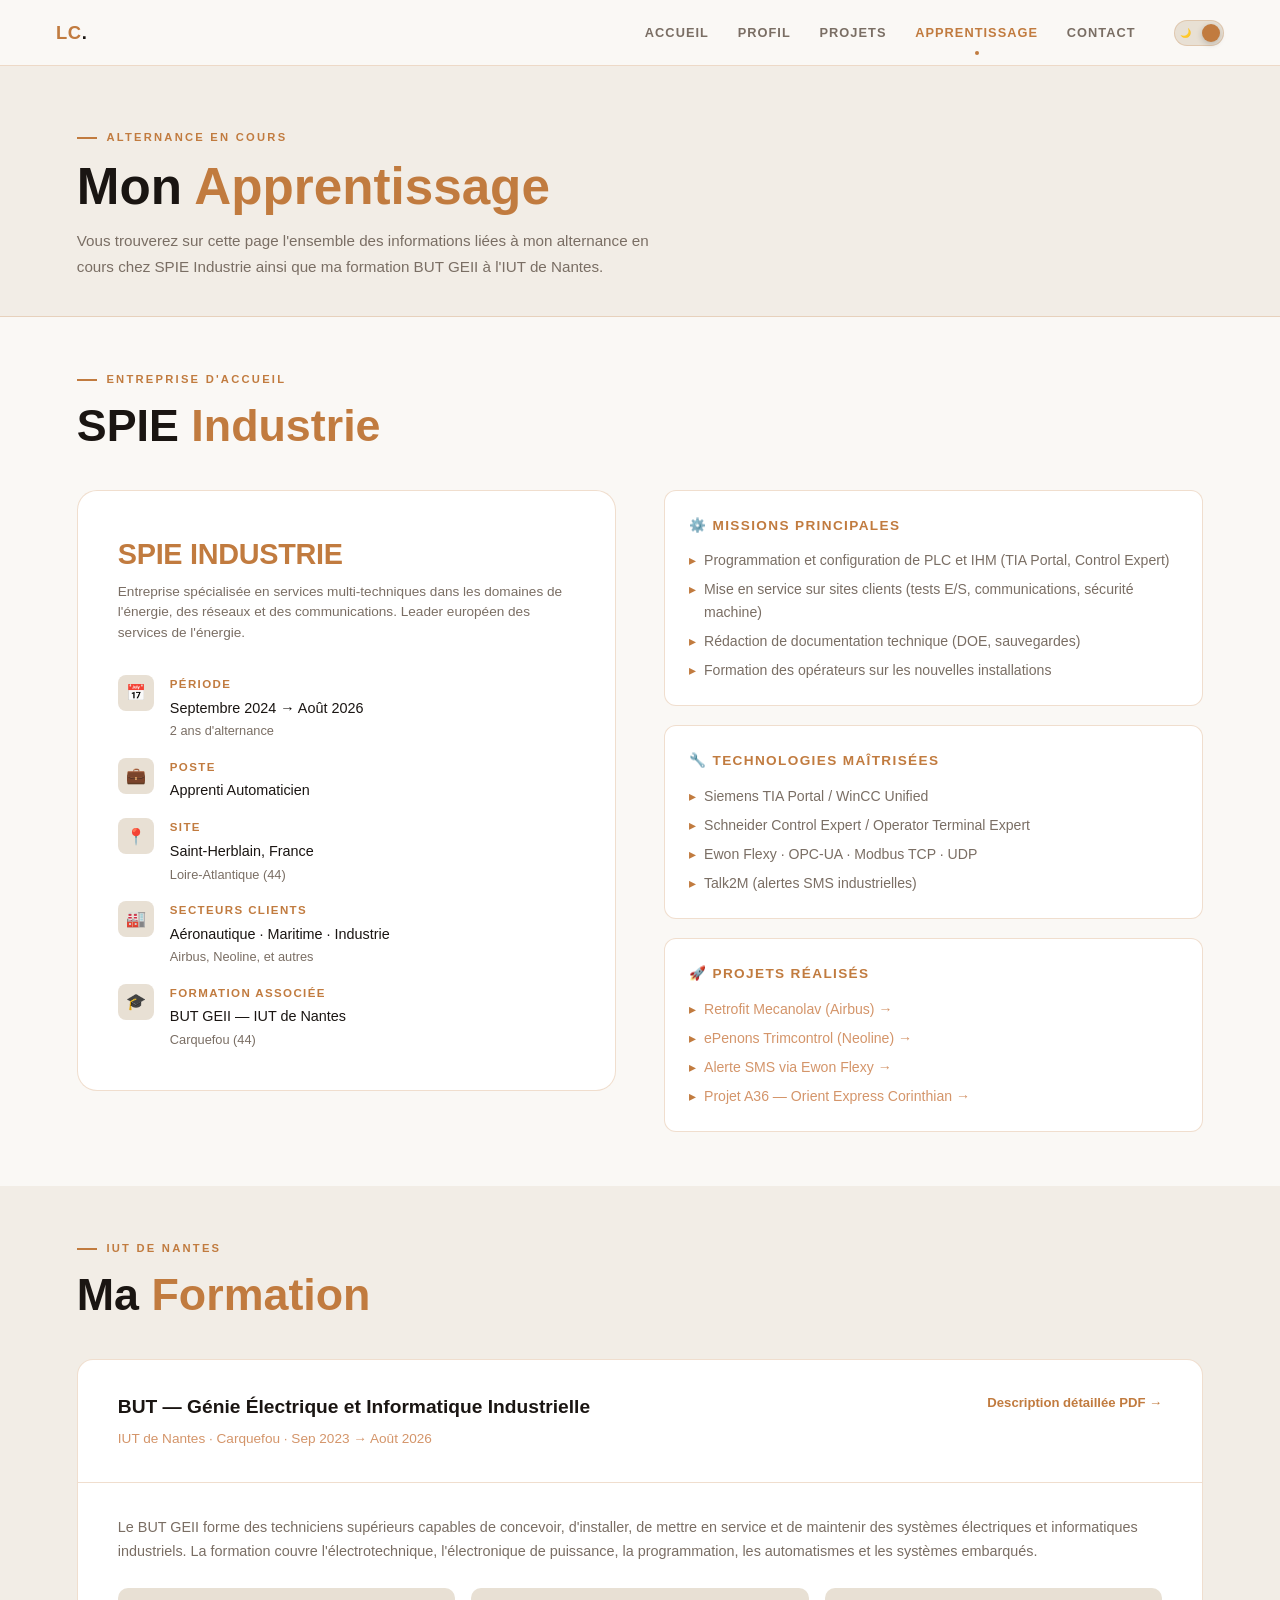
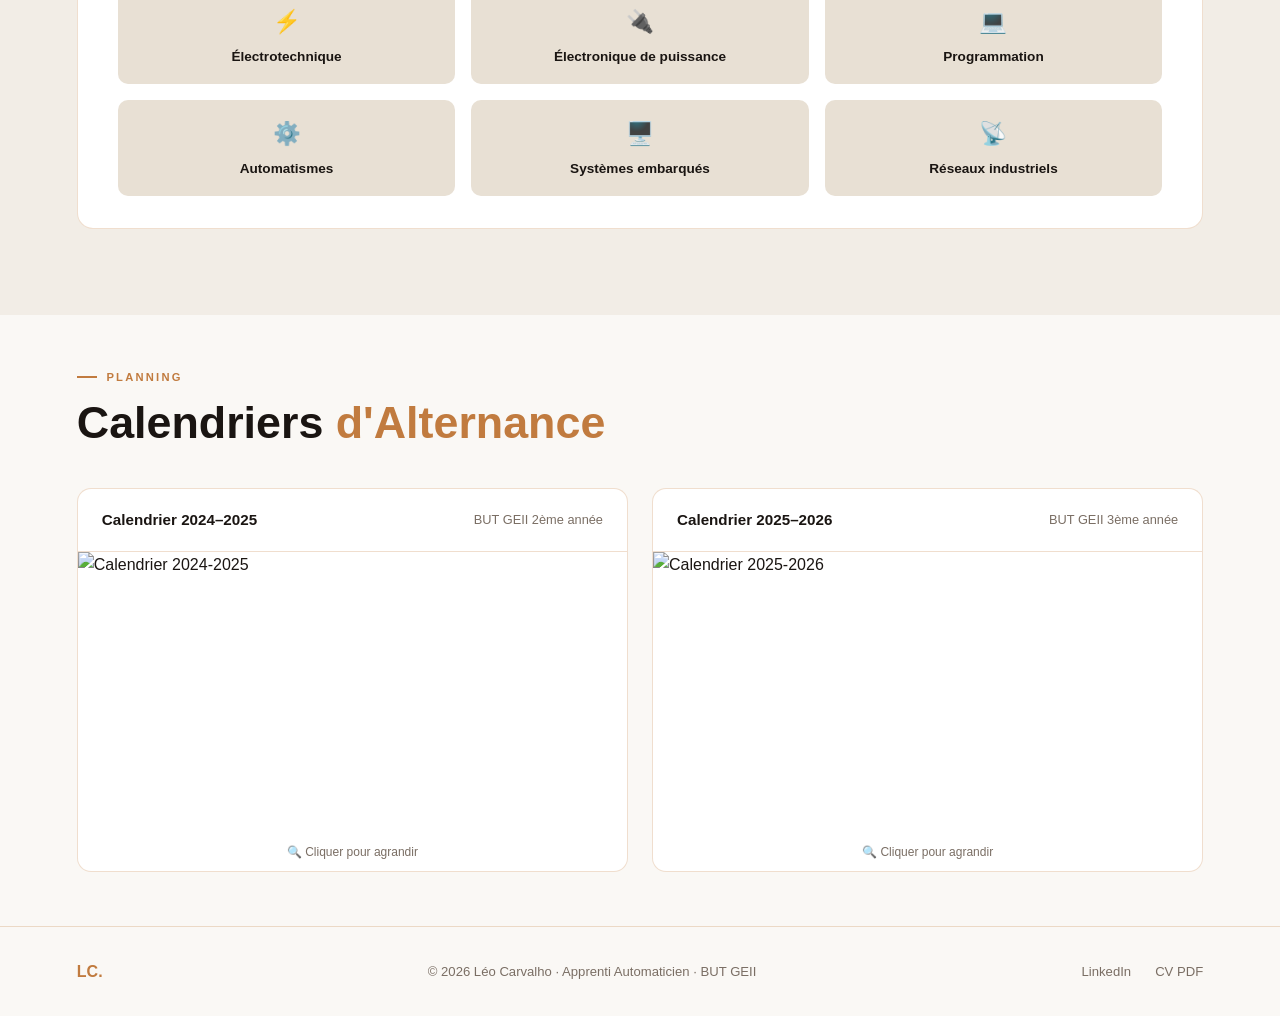
==== commit 2436648e: "Améliore performance, accessibilité, SEO et sécurité du portfolio Agent-Logs-Url: https://github.com" ====
--- a/apprentissage.html
+++ b/apprentissage.html
@@ -12,6 +12,19 @@
 </script>
 <meta charset="UTF-8">
 <meta name="viewport" content="width=device-width, initial-scale=1.0">
+  <meta name="robots" content="index,follow">
+  <link rel="canonical" href="https://leocrvh.github.io/portfolio/apprentissage.html">
+  <meta property="og:locale" content="fr_FR">
+  <meta property="og:image:alt" content="Portfolio de Léo Carvalho">
+  <meta name="twitter:title" content="Apprentissage — Léo Carvalho">
+  <meta name="twitter:description" content="Alternance chez SPIE Industrie · BUT GEII IUT de Nantes · Automatisme industriel et informatique industrielle.">
+  <meta name="twitter:image" content="https://leocrvh.github.io/portfolio/photo.png">
+  <link rel="preconnect" href="https://fonts.googleapis.com">
+  <link rel="preconnect" href="https://fonts.gstatic.com" crossorigin>
+  <link rel="preload" href="https://fonts.googleapis.com/css2?family=Syne:wght@400;600;700;800&family=DM+Sans:ital,opsz,wght@0,9..40,300;0,9..40,400;0,9..40,500;1,9..40,300&display=swap" as="style">
+  <link rel="stylesheet" href="https://fonts.googleapis.com/css2?family=Syne:wght@400;600;700;800&family=DM+Sans:ital,opsz,wght@0,9..40,300;0,9..40,400;0,9..40,500;1,9..40,300&display=swap" media="print" onload="this.media='all'">
+  <noscript><link rel="stylesheet" href="https://fonts.googleapis.com/css2?family=Syne:wght@400;600;700;800&family=DM+Sans:ital,opsz,wght@0,9..40,300;0,9..40,400;0,9..40,500;1,9..40,300&display=swap"></noscript>
+  <meta http-equiv="Content-Security-Policy" content="default-src 'self'; img-src 'self' data: https:; script-src 'self' 'unsafe-inline' https://www.googletagmanager.com https://www.google-analytics.com; style-src 'self' 'unsafe-inline' https://fonts.googleapis.com; font-src 'self' https://fonts.gstatic.com data:; connect-src 'self' https://www.google-analytics.com https://region1.google-analytics.com; frame-ancestors 'none'; base-uri 'self'; form-action 'self'; upgrade-insecure-requests">
   <meta name="description" content="Alternance chez SPIE Industrie · BUT GEII IUT de Nantes · Automatisme industriel et informatique industrielle.">
   <meta property="og:type" content="website">
   <meta property="og:title" content="Apprentissage — Léo Carvalho">
@@ -24,7 +37,6 @@
 <title>Apprentissage — Léo Carvalho</title>
 <link rel="stylesheet" href="style.css">
 <script>document.documentElement.dataset.theme=localStorage.getItem('lc-theme')||'light';</script>
-<script>document.documentElement.dataset.theme=localStorage.getItem("lc-theme")||"light";</script>
 <style>
 .page-hero { padding: clamp(3rem,7vh,5rem) clamp(1.2rem,6vw,6rem) clamp(2rem,4vh,3rem); background: var(--bg2); border-bottom: 1px solid var(--border); }
 .spie-section { padding: clamp(3rem,6vh,5rem) clamp(1.2rem,6vw,6rem); }
@@ -152,8 +164,8 @@
     <li><a href="apprentissage.html">Apprentissage</a></li>
     <li><a href="contact.html">Contact</a></li>
   </ul>
-  <button class="theme-toggle" id="themeToggle"><span class="theme-icon moon">🌙</span><span class="theme-icon sun">☀️</span></button>
-  <button class="burger" id="burger"><span></span><span></span><span></span></button>
+  <button class="theme-toggle" id="themeToggle" aria-label="Changer le thème"><span class="theme-icon moon">🌙</span><span class="theme-icon sun">☀️</span></button>
+  <button class="burger" id="burger" aria-label="Menu"><span></span><span></span><span></span></button>
 </nav>
 <!-- MOBILE OVERLAY -->
 <div id="mobileOverlay" class="mobile-overlay"></div>
@@ -172,8 +184,8 @@
       <a href="contact.html" onclick="closeMobile()"><span class="nav-icon">✉️</span>Contact</a>
   </div>
   <div class="mobile-menu-footer">
-    <a href="https://www.linkedin.com/in/léo-carvalho29/" target="_blank">💼 LinkedIn</a>
-    <a href="CARVALHO-Leo-CV.pdf" target="_blank">📄 CV</a>
+    <a href="https://www.linkedin.com/in/léo-carvalho29/" target="_blank" rel="noopener noreferrer">💼 LinkedIn</a>
+    <a href="CARVALHO-Leo-CV.pdf" target="_blank" rel="noopener noreferrer">📄 CV</a>
   </div>
 </div>
 
@@ -279,7 +291,7 @@
           <div class="formation-title">BUT — Génie Électrique et Informatique Industrielle</div>
           <div class="formation-sub">IUT de Nantes · Carquefou · Sep 2023 → Août 2026</div>
         </div>
-        <a href="https://80bb8d07-755b-4113-91d6-ce9287c94271.filesusr.com/ugd/d6252f_6176a94144974c27ac3194d56fed9e27.pdf" target="_blank" class="formation-link">Description détaillée PDF →</a>
+        <a href="https://80bb8d07-755b-4113-91d6-ce9287c94271.filesusr.com/ugd/d6252f_6176a94144974c27ac3194d56fed9e27.pdf" target="_blank" rel="noopener noreferrer" class="formation-link">Description détaillée PDF →</a>
       </div>
       <div class="formation-body">
         <p class="formation-desc">
@@ -325,7 +337,7 @@
           <div class="cal-card-title">Calendrier 2024–2025</div>
           <div class="cal-card-year">BUT GEII 2ème année</div>
         </div>
-        <img class="cal-img" src="https://static.wixstatic.com/media/d6252f_8d77b3ea43fb47638e9070865b1971d3~mv2.jpg/v1/fill/w_378,h_283,al_c,q_80,usm_0.66_1.00_0.01,enc_avif,quality_auto/GEII_CALENDRIER%20PROVISOIRE_BUT%20GEII_2_Ann%C3%A9e%202024-2025_1_page-0001.jpg" alt="Calendrier 2024-2025">
+        <img class="cal-img" src="https://static.wixstatic.com/media/d6252f_8d77b3ea43fb47638e9070865b1971d3~mv2.jpg/v1/fill/w_378,h_283,al_c,q_80,usm_0.66_1.00_0.01,enc_avif,quality_auto/GEII_CALENDRIER%20PROVISOIRE_BUT%20GEII_2_Ann%C3%A9e%202024-2025_1_page-0001.jpg" alt="Calendrier 2024-2025" width="378" height="283" loading="lazy">
         <div class="cal-expand-hint">🔍 Cliquer pour agrandir</div>
       </div>
       <div class="cal-card fade-up" style="transition-delay:.1s" onclick="openLightbox('https://static.wixstatic.com/media/d6252f_171dab7bd62948e089f5d97c9e64c4bf~mv2.jpg/v1/fill/w_378,h_283,al_c,q_80,usm_0.66_1.00_0.01,enc_avif,quality_auto/GEII_CALENDRIER%20PROVISOIRE_BUT%20GEII_3_Ann%C3%A9e%202025-2026_1_page-0001.jpg')">
@@ -333,7 +345,7 @@
           <div class="cal-card-title">Calendrier 2025–2026</div>
           <div class="cal-card-year">BUT GEII 3ème année</div>
         </div>
-        <img class="cal-img" src="https://static.wixstatic.com/media/d6252f_171dab7bd62948e089f5d97c9e64c4bf~mv2.jpg/v1/fill/w_378,h_283,al_c,q_80,usm_0.66_1.00_0.01,enc_avif,quality_auto/GEII_CALENDRIER%20PROVISOIRE_BUT%20GEII_3_Ann%C3%A9e%202025-2026_1_page-0001.jpg" alt="Calendrier 2025-2026">
+        <img class="cal-img" src="https://static.wixstatic.com/media/d6252f_171dab7bd62948e089f5d97c9e64c4bf~mv2.jpg/v1/fill/w_378,h_283,al_c,q_80,usm_0.66_1.00_0.01,enc_avif,quality_auto/GEII_CALENDRIER%20PROVISOIRE_BUT%20GEII_3_Ann%C3%A9e%202025-2026_1_page-0001.jpg" alt="Calendrier 2025-2026" width="378" height="283" loading="lazy">
         <div class="cal-expand-hint">🔍 Cliquer pour agrandir</div>
       </div>
     </div>
@@ -353,8 +365,8 @@
   <span class="footer-logo">LC.</span>
   <span>© 2026 Léo Carvalho · Apprenti Automaticien · BUT GEII</span>
   <div class="footer-links">
-    <a href="https://www.linkedin.com/in/léo-carvalho29/" target="_blank">LinkedIn</a>
-    <a href="CARVALHO-Leo-CV.pdf" target="_blank">CV PDF</a>
+    <a href="https://www.linkedin.com/in/léo-carvalho29/" target="_blank" rel="noopener noreferrer">LinkedIn</a>
+    <a href="CARVALHO-Leo-CV.pdf" target="_blank" rel="noopener noreferrer">CV PDF</a>
   </div>
 </footer>
 <script src="main.js"></script>
--- a/style.css
+++ b/style.css
@@ -3,7 +3,6 @@
    ═══════════════════════════════════════════════════ */
 
 /* ─── GOOGLE FONTS ──────────────────────────────────── */
-@import url('https://fonts.googleapis.com/css2?family=Syne:wght@400;600;700;800&family=DM+Sans:ital,opsz,wght@0,9..40,300;0,9..40,400;0,9..40,500;1,9..40,300&display=swap');
 
 /* ─── TOKENS ─────────────────────────────────────────── */
 :root {
@@ -21,7 +20,7 @@
   --bg3:       #221f1a;
   --border:    rgba(193,123,63,.18);
   --text:      #F0EDE8;
-  --muted:     #7A7065;
+  --muted:     #B6A99B;
   --card:      #1A1714;
   --card-h:    #211e19;
   --nav-bg:    rgba(15,14,12,.88);
@@ -59,6 +58,10 @@
 a { color: inherit; text-decoration: none; }
 ul { list-style: none; }
 img { max-width: 100%; display: block; }
+a:focus-visible, button:focus-visible {
+  outline: 2px solid var(--accent);
+  outline-offset: 2px;
+}
 
 /* ─── NAV ────────────────────────────────────────────── */
 nav {
@@ -382,42 +385,6 @@
 }
 .scroll-top:hover { background: var(--accent2); transform: translateY(-2px); }
 
-/* ─── PAGE FADE TRANSITION ───────────────────────────────── */
-/* IMPORTANT: Never put transform on body — it breaks position:fixed (lightbox, nav)  */
-/* Fade only on body (opacity), translateY only on .page-content                     */
-body { animation: pageFadeIn .3s ease forwards; }
-@keyframes pageFadeIn {
-  from { opacity: 0; }
-  to   { opacity: 1; }
-}
-/* page-content: opacity only, no transform - transform breaks fixed children */
-.page-content { animation: contentSlideIn .3s ease forwards; }
-@keyframes contentSlideIn {
-  from { opacity: 0; }
-  to   { opacity: 1; }
-}
-.page-leaving { animation: pageFadeOut .22s ease forwards; }
-@keyframes pageFadeOut {
-  from { opacity: 1; }
-  to   { opacity: 0; }
-}
-
-/* ─── SCROLL TO TOP ──────────────────────────────────────── */
-.scroll-top {
-  position: fixed; bottom: 2rem; right: 2rem; z-index: 300;
-  width: 44px; height: 44px; border-radius: 12px;
-  background: var(--accent); color: #fff;
-  border: none; cursor: pointer;
-  display: flex; align-items: center; justify-content: center;
-  font-size: 1.1rem; font-weight: 700;
-  box-shadow: 0 4px 16px rgba(193,123,63,.35);
-  opacity: 0; transform: translateY(10px);
-  transition: opacity .3s ease, transform .3s ease, background .2s;
-  pointer-events: none;
-}
-.scroll-top.visible { opacity: 1; transform: none; pointer-events: auto; }
-.scroll-top:hover { background: var(--accent2); transform: translateY(-2px); }
-
 /* ─── LIGHTBOX ISOLATION ─────────────────────────────────── */
 
 
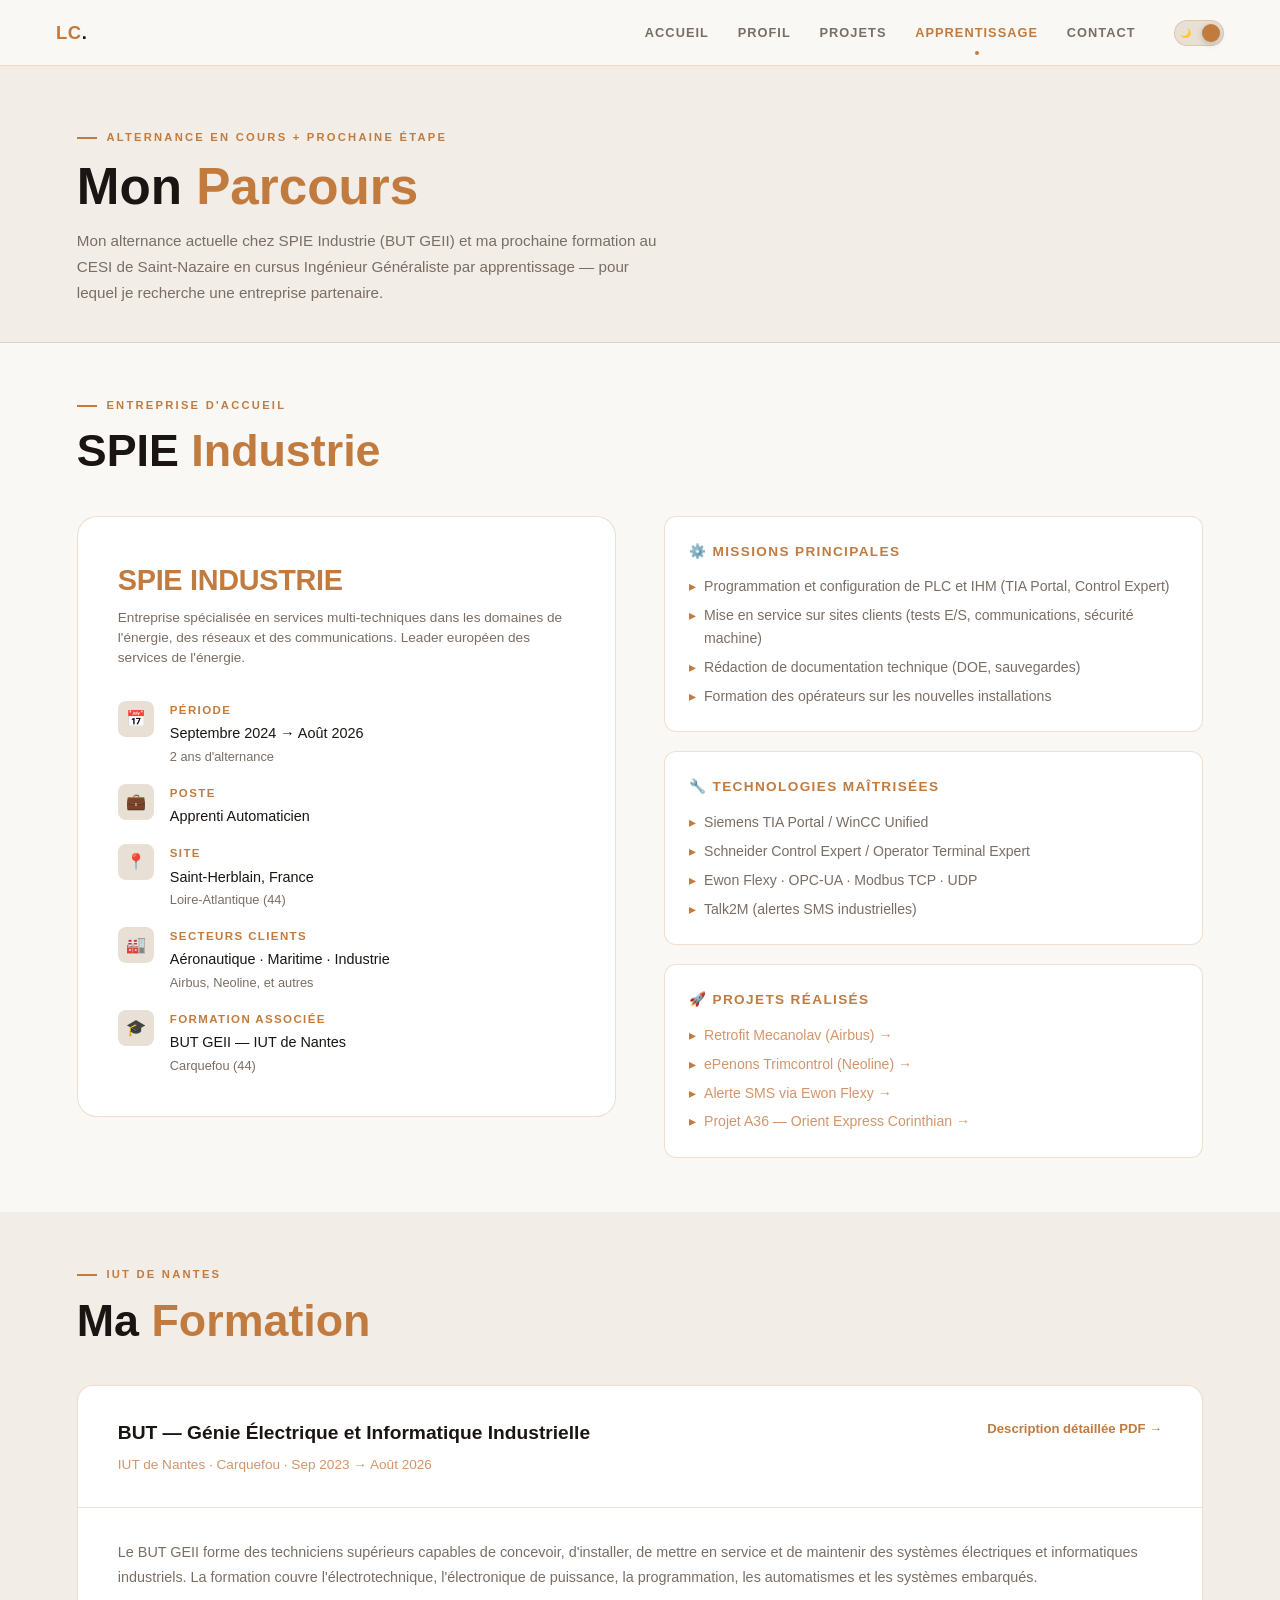
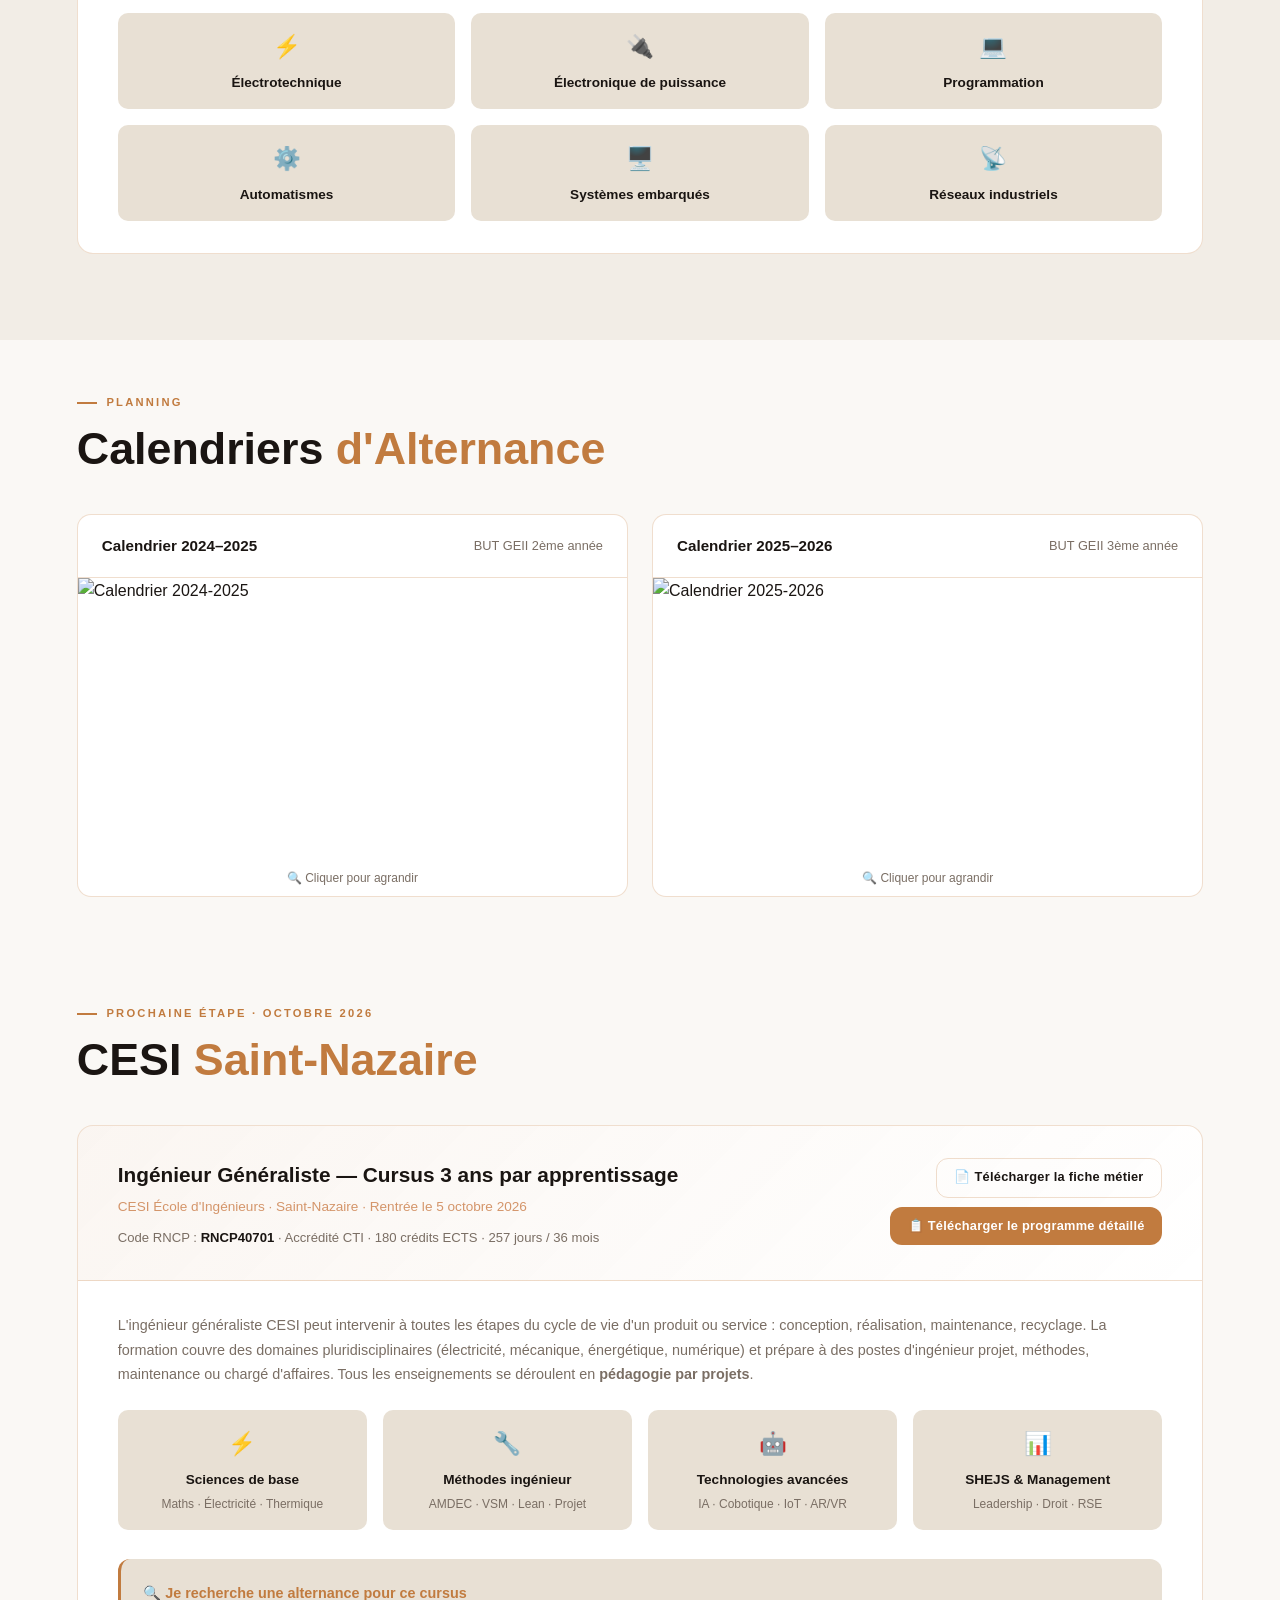
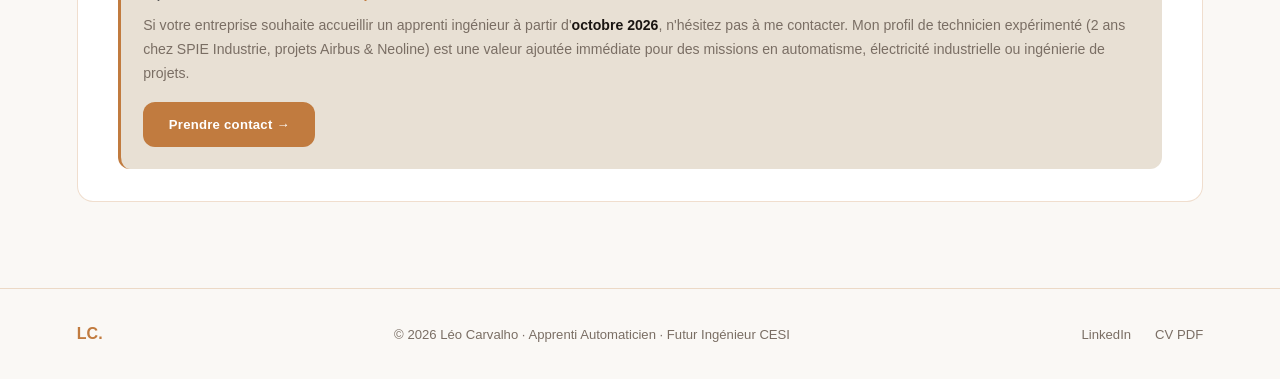
==== commit bdf35990: "Add files via upload" ====
--- a/apprentissage.html
+++ b/apprentissage.html
@@ -192,9 +192,9 @@
 <div class="page-content">
 
   <section class="page-hero">
-    <div class="section-eyebrow fade-up">Alternance en cours</div>
-    <h1 style="font-family:'Syne',sans-serif;font-size:clamp(2rem,4vw,3.2rem);font-weight:800;line-height:1.1;" class="fade-up">Mon <span style="color:var(--accent)">Apprentissage</span></h1>
-    <p style="font-size:.95rem;color:var(--muted);max-width:580px;line-height:1.7;margin-top:.8rem;" class="fade-up">Vous trouverez sur cette page l'ensemble des informations liées à mon alternance en cours chez SPIE Industrie ainsi que ma formation BUT GEII à l'IUT de Nantes.</p>
+    <div class="section-eyebrow fade-up">Alternance en cours + Prochaine étape</div>
+    <h1 style="font-family:'Syne',sans-serif;font-size:clamp(2rem,4vw,3.2rem);font-weight:800;line-height:1.1;" class="fade-up">Mon <span style="color:var(--accent)">Parcours</span></h1>
+    <p style="font-size:.95rem;color:var(--muted);max-width:580px;line-height:1.7;margin-top:.8rem;" class="fade-up">Mon alternance actuelle chez SPIE Industrie (BUT GEII) et ma prochaine formation au CESI de Saint-Nazaire en cursus Ingénieur Généraliste par apprentissage — pour lequel je recherche une entreprise partenaire.</p>
   </section>
 
   <!-- SPIE -->
@@ -351,6 +351,61 @@
     </div>
   </section>
 
+  <!-- CESI SAINT-NAZAIRE -->
+  <section class="formation-section" id="cesi" style="background:var(--bg);">
+    <div class="section-eyebrow fade-up">Prochaine étape · Octobre 2026</div>
+    <h2 class="section-title fade-up">CESI <span>Saint-Nazaire</span></h2>
+
+    <div class="formation-detail fade-up">
+      <div class="formation-header" style="background:linear-gradient(135deg,rgba(193,123,63,.07),transparent);">
+        <div>
+          <div class="formation-title" style="font-size:1.3rem;">Ingénieur Généraliste — Cursus 3 ans par apprentissage</div>
+          <div class="formation-sub">CESI École d'Ingénieurs · Saint-Nazaire · Rentrée le 5 octobre 2026</div>
+          <div style="margin-top:.6rem;font-size:.82rem;color:var(--muted);">Code RNCP : <strong style="color:var(--text)">RNCP40701</strong> · Accrédité CTI · 180 crédits ECTS · 257 jours / 36 mois</div>
+        </div>
+        <div style="display:flex;flex-direction:column;gap:.6rem;align-items:flex-end;flex-shrink:0;">
+          <a href="cesi_fiche_metier.pdf" target="_blank" rel="noopener noreferrer" class="btn btn-outline" style="font-size:.8rem;padding:.55rem 1.1rem;white-space:nowrap;">📄 Télécharger la fiche métier</a>
+          <a href="cesi_programme_detail.pdf" target="_blank" rel="noopener noreferrer" class="btn btn-primary" style="font-size:.8rem;padding:.55rem 1.1rem;white-space:nowrap;">📋 Télécharger le programme détaillé</a>
+        </div>
+      </div>
+      <div class="formation-body">
+        <p class="formation-desc">
+          L'ingénieur généraliste CESI peut intervenir à toutes les étapes du cycle de vie d'un produit ou service : conception, réalisation, maintenance, recyclage. La formation couvre des domaines pluridisciplinaires (électricité, mécanique, énergétique, numérique) et prépare à des postes d'ingénieur projet, méthodes, maintenance ou chargé d'affaires. Tous les enseignements se déroulent en <strong>pédagogie par projets</strong>.
+        </p>
+        <div class="modules-grid" style="grid-template-columns:repeat(4,1fr);">
+          <div class="module-card">
+            <div class="module-card-icon">⚡</div>
+            <div class="module-card-name">Sciences de base</div>
+            <div style="font-size:.75rem;margin-top:.3rem;color:var(--muted);">Maths · Électricité · Thermique</div>
+          </div>
+          <div class="module-card">
+            <div class="module-card-icon">🔧</div>
+            <div class="module-card-name">Méthodes ingénieur</div>
+            <div style="font-size:.75rem;margin-top:.3rem;color:var(--muted);">AMDEC · VSM · Lean · Projet</div>
+          </div>
+          <div class="module-card">
+            <div class="module-card-icon">🤖</div>
+            <div class="module-card-name">Technologies avancées</div>
+            <div style="font-size:.75rem;margin-top:.3rem;color:var(--muted);">IA · Cobotique · IoT · AR/VR</div>
+          </div>
+          <div class="module-card">
+            <div class="module-card-icon">📊</div>
+            <div class="module-card-name">SHEJS & Management</div>
+            <div style="font-size:.75rem;margin-top:.3rem;color:var(--muted);">Leadership · Droit · RSE</div>
+          </div>
+        </div>
+
+        <div style="margin-top:1.8rem;padding:1.4rem;background:var(--bg3);border-radius:12px;border-left:3px solid var(--accent);">
+          <div style="font-family:'Syne',sans-serif;font-weight:700;font-size:.9rem;margin-bottom:.6rem;color:var(--accent);">🔍 Je recherche une alternance pour ce cursus</div>
+          <p style="font-size:.88rem;color:var(--muted);line-height:1.7;margin:0;">Si votre entreprise souhaite accueillir un apprenti ingénieur à partir d'<strong style="color:var(--text)">octobre 2026</strong>, n'hésitez pas à me contacter. Mon profil de technicien expérimenté (2 ans chez SPIE Industrie, projets Airbus & Neoline) est une valeur ajoutée immédiate pour des missions en automatisme, électricité industrielle ou ingénierie de projets.</p>
+          <div style="margin-top:1rem;">
+            <a href="contact.html" class="btn btn-primary" style="font-size:.82rem;">Prendre contact →</a>
+          </div>
+        </div>
+      </div>
+    </div>
+  </section>
+
 </div>
 
 <!-- LIGHTBOX -->
@@ -363,7 +418,7 @@
 
 <footer>
   <span class="footer-logo">LC.</span>
-  <span>© 2026 Léo Carvalho · Apprenti Automaticien · BUT GEII</span>
+  <span>© 2026 Léo Carvalho · Apprenti Automaticien · Futur Ingénieur CESI</span>
   <div class="footer-links">
     <a href="https://www.linkedin.com/in/léo-carvalho29/" target="_blank" rel="noopener noreferrer">LinkedIn</a>
     <a href="CARVALHO-Leo-CV.pdf" target="_blank" rel="noopener noreferrer">CV PDF</a>
--- a/style.css
+++ b/style.css
@@ -44,7 +44,7 @@
 
 /* ─── RESET ──────────────────────────────────────────── */
 *, *::before, *::after { box-sizing: border-box; margin: 0; padding: 0; }
-html { scroll-behavior: smooth; font-size: 16px; }
+html { scroll-behavior: smooth; font-size: 16px; overflow-x: clip; }
 
 body {
   font-family: 'DM Sans', sans-serif;
@@ -370,6 +370,7 @@
 /* ─── SCROLL TO TOP ──────────────────────────────────────── */
 .scroll-top {
   position: fixed; bottom: 2rem; right: 2rem; z-index: 300;
+  --scroll-top-base-offset: 2rem;
   width: 44px; height: 44px; border-radius: 12px;
   background: var(--accent); color: #fff;
   border: none; cursor: pointer;
@@ -377,7 +378,8 @@
   font-size: 1.1rem; font-weight: 700;
   box-shadow: 0 4px 16px rgba(193,123,63,.35);
   opacity: 0; transform: translateY(10px);
-  transition: opacity .3s ease, transform .3s ease, background .2s;
+  bottom: calc(var(--scroll-top-base-offset) + var(--scroll-top-dynamic-offset, 0px));
+  transition: opacity .3s ease, transform .3s ease, background .2s, bottom .2s ease;
   pointer-events: none;
 }
 .scroll-top.visible {
@@ -390,15 +392,134 @@
 
 /* ─── MOBILE FIXES ───────────────────────────────────────── */
 @media (max-width: 768px) {
+  .page-content,
+  .page-content * {
+    min-width: 0;
+  }
+  .page-content .page-hero,
+  .page-content .projects-list,
+  .page-content .academic-section,
+  .page-content .proj-detail-hero,
+  .page-content .proj-detail-body,
+  .page-content .proj-gallery-section,
+  .page-content .proj-nav-strip {
+    padding-left: 1rem;
+    padding-right: 1rem;
+  }
+  .page-content .proj-card-header,
+  .page-content .proj-card-content,
+  .page-content .proj-summary-cell,
+  .page-content .sidebar-card,
+  .page-content .context-box {
+    padding-left: .95rem;
+    padding-right: .95rem;
+  }
+  .page-content .proj-card-title,
+  .page-content .proj-card-desc,
+  .page-content .proj-text,
+  .page-content .context-box-text,
+  .page-content .proj-summary-cell-val,
+  .page-content .badge {
+    overflow-wrap: anywhere;
+  }
+  .page-content .proj-list li {
+    display: block;
+    position: relative;
+    font-size: .92rem;
+    line-height: 1.65;
+    padding: .82rem .9rem .82rem 1.7rem;
+    background: var(--card);
+    border: 1px solid var(--border);
+    border-radius: 10px;
+    min-width: 0;
+    overflow-wrap: anywhere;
+    word-break: break-word;
+    hyphens: auto;
+  }
+  .page-content .proj-list li::before {
+    position: absolute;
+    top: .82rem;
+    left: .72rem;
+    margin-top: 0;
+  }
+  .page-content .proj-list li strong {
+    display: block;
+    margin-bottom: .18rem;
+  }
+  .page-content .proj-text,
+  .page-content .proj-card-desc,
+  .page-content .page-hero-sub {
+    font-size: .95rem;
+    line-height: 1.75;
+  }
+  .page-content .proj-card-title,
+  .page-content .btn,
+  .page-content code {
+    overflow-wrap: anywhere;
+    word-break: break-word;
+  }
+  .page-content .proj-card-title {
+    white-space: normal;
+    text-overflow: initial;
+  }
+  .page-content .proj-breadcrumb {
+    flex-wrap: wrap;
+    row-gap: .2rem;
+  }
+  footer {
+    padding: 1.4rem 1rem calc(4.5rem + env(safe-area-inset-bottom));
+    gap: .75rem;
+    justify-content: center;
+    align-items: center;
+    text-align: center;
+  }
+  .footer-links {
+    width: 100%;
+    gap: 1rem;
+    justify-content: center;
+    flex-wrap: wrap;
+  }
   .proj-summary-strip { grid-template-columns: 1fr 1fr; font-size: .8rem; }
+  .page-content .proj-summary-strip {
+    grid-template-columns: 1fr;
+    gap: .5rem;
+    background: none;
+    border: 0;
+    border-radius: 0;
+  }
+  .page-content .proj-summary-cell {
+    border: 1px solid var(--border);
+    border-radius: 10px;
+    padding: .85rem .9rem;
+  }
   .gallery-item { min-height: 140px; }
   .proj-detail-body { gap: 2rem; }
+  .page-content .proj-detail-body {
+    grid-template-columns: 1fr;
+    gap: 1.4rem;
+    padding-top: 1.5rem;
+    padding-bottom: 1.5rem;
+  }
   .hero-stats { gap: 1.2rem; flex-wrap: wrap; }
   .ingenieur-grid { grid-template-columns: 1fr; }
   .proj-detail-hero, .proj-gallery-section, .proj-nav-strip {
     padding-left: 1rem; padding-right: 1rem;
   }
-  .scroll-top { bottom: 1.2rem; right: 1.2rem; width: 38px; height: 38px; font-size: .95rem; }
+  .page-content .proj-nav-strip {
+    flex-direction: column;
+    gap: .75rem;
+  }
+  .page-content .proj-nav-strip .btn {
+    width: 100%;
+    justify-content: center;
+  }
+  .scroll-top {
+    --scroll-top-base-offset: calc(env(safe-area-inset-bottom) + 1rem);
+    right: 1rem;
+    width: 38px;
+    height: 38px;
+    font-size: .95rem;
+  }
 }
 @media (max-width: 480px) {
   .proj-summary-strip { grid-template-columns: 1fr; }
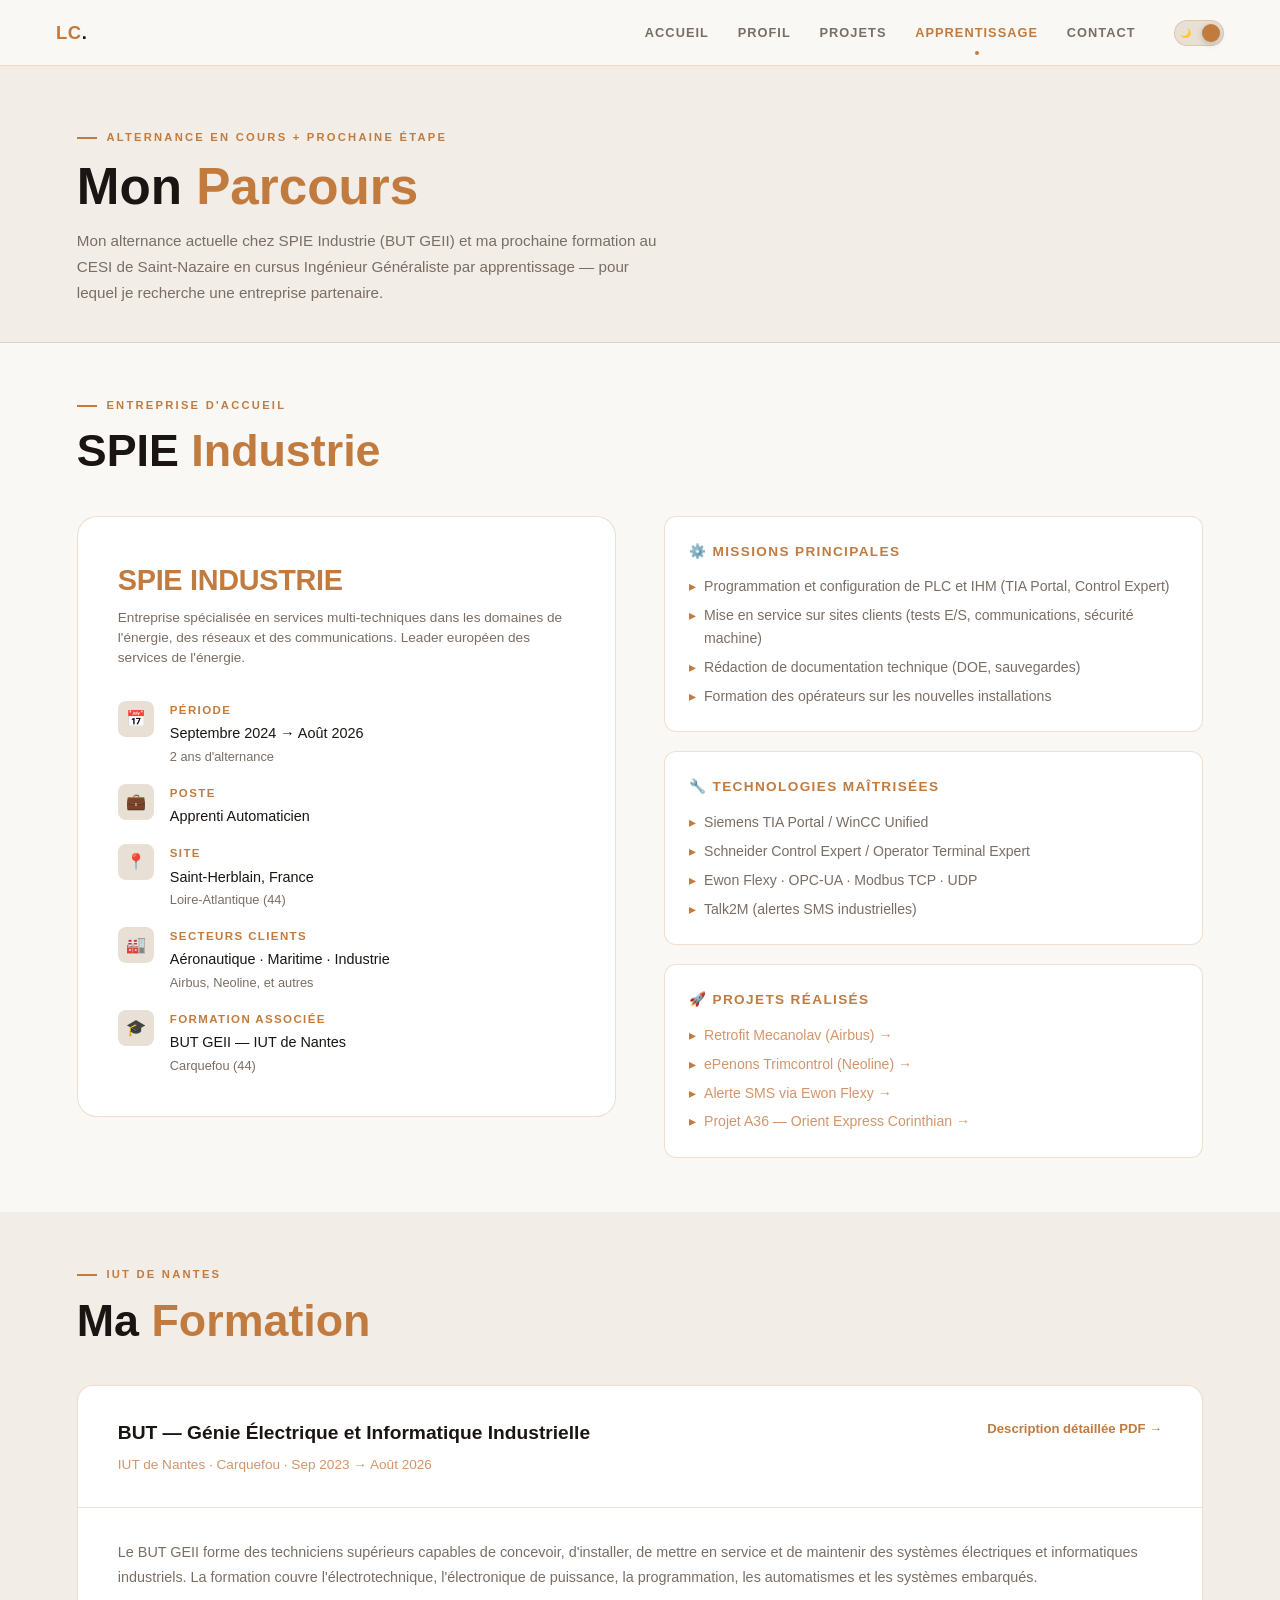
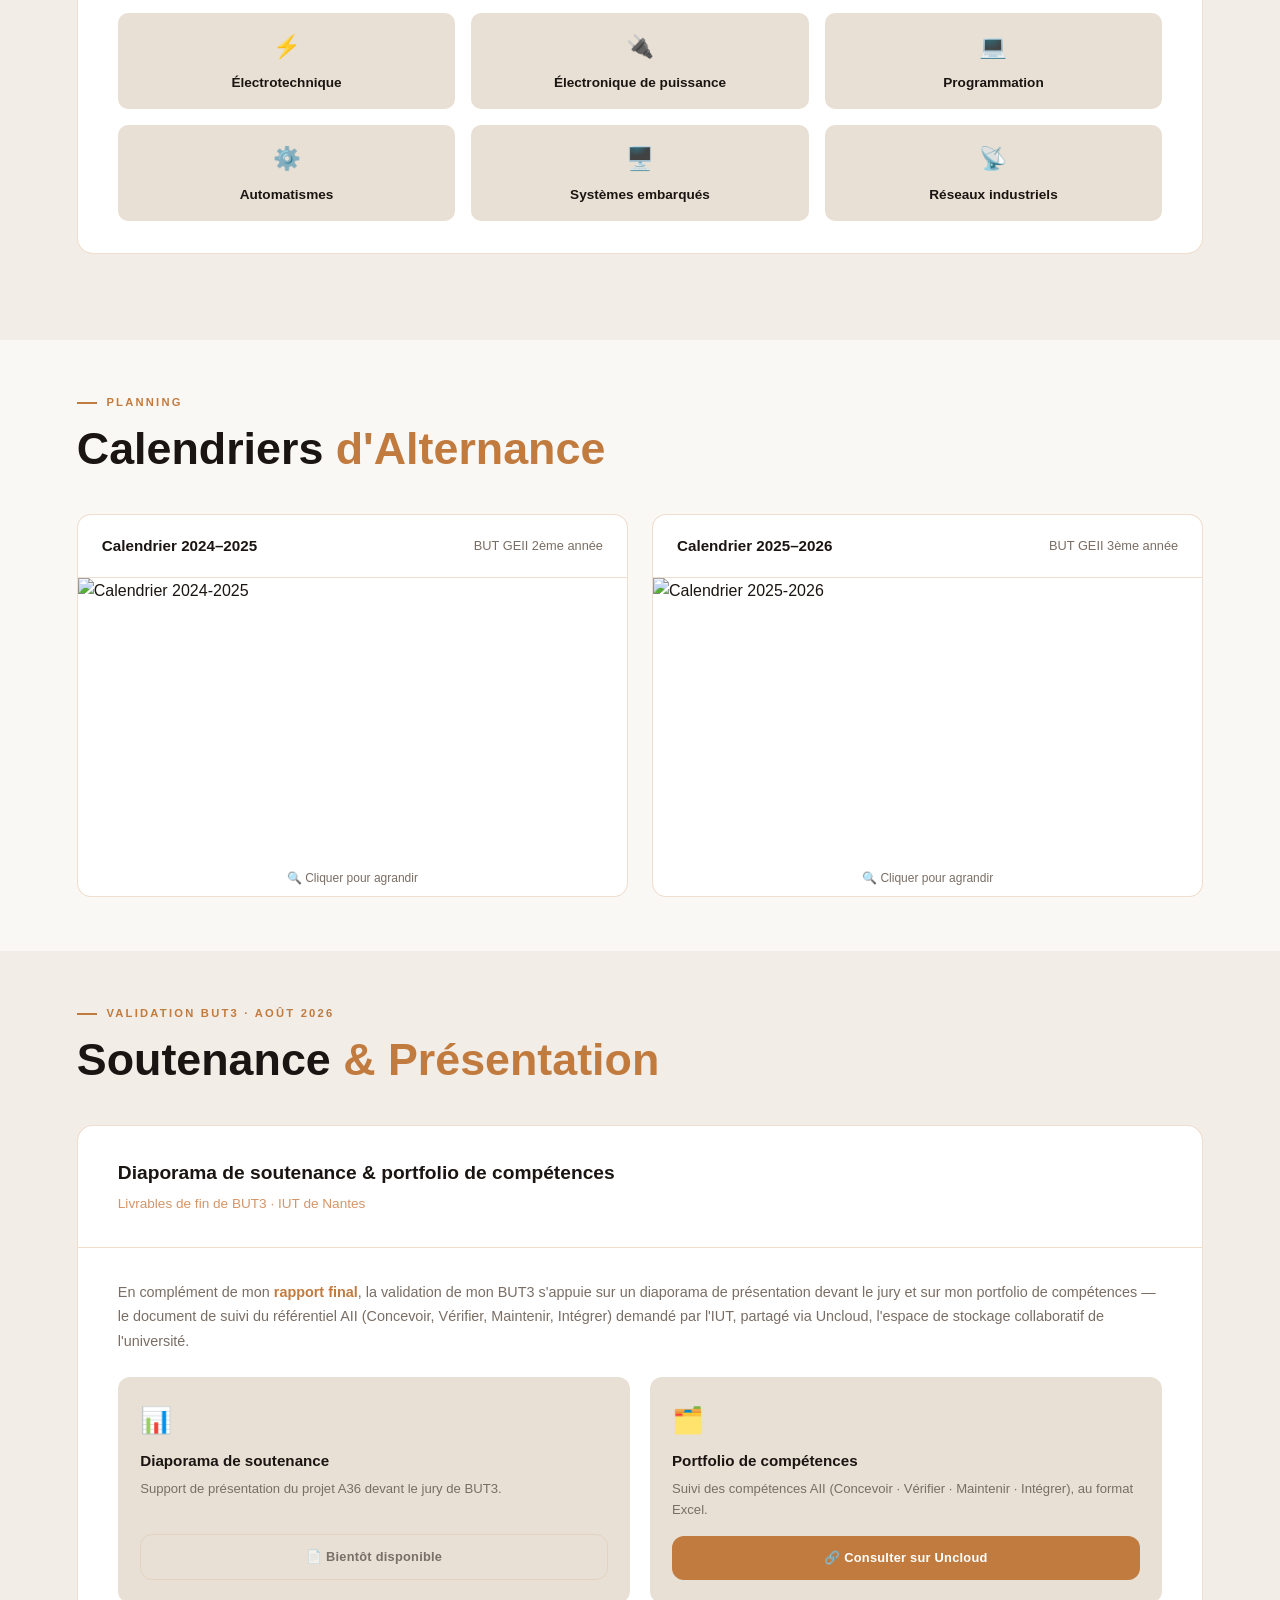
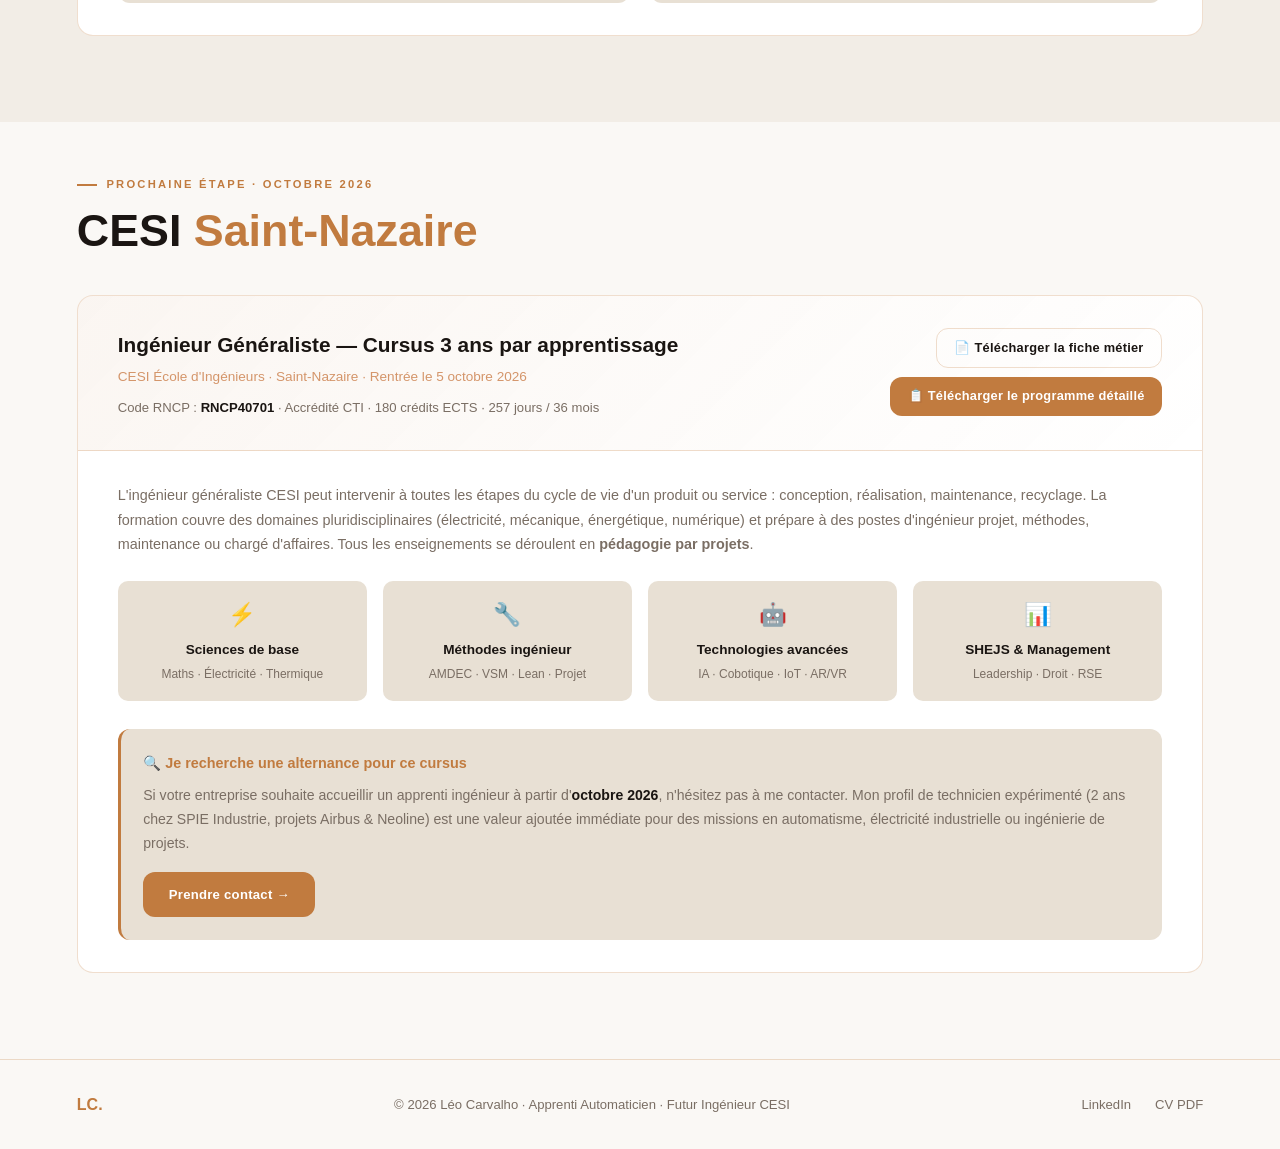
==== commit 06f8fdf0: "Add files via upload" ====
--- a/apprentissage.html
+++ b/apprentissage.html
@@ -146,10 +146,18 @@
 .cal-card-year { font-size: .8rem; color: var(--muted); }
 .cal-img { width: 100%; display: block; }
 
+/* Soutenance / Présentation */
+.soutenance-grid { display: grid; grid-template-columns: 1fr 1fr; gap: 1.2rem; }
+.soutenance-card { background: var(--bg3); border-radius: 12px; padding: 1.4rem; display: flex; flex-direction: column; }
+.soutenance-card-icon { font-size: 1.6rem; margin-bottom: .5rem; }
+.soutenance-card-title { font-family: 'Syne', sans-serif; font-weight: 700; font-size: .95rem; margin-bottom: .3rem; }
+.soutenance-card-desc { font-size: .82rem; color: var(--muted); line-height: 1.6; margin-bottom: 1rem; flex-grow: 1; }
+
 @media (max-width: 900px) {
   .spie-grid { grid-template-columns: 1fr; }
   .modules-grid { grid-template-columns: 1fr 1fr; }
   .cal-grid { grid-template-columns: 1fr; }
+  .soutenance-grid { grid-template-columns: 1fr; }
 }
 @media (max-width: 600px) { .modules-grid { grid-template-columns: 1fr; } }
 </style>
@@ -351,6 +359,42 @@
     </div>
   </section>
 
+  <!-- SOUTENANCE / PRÉSENTATION -->
+  <section class="formation-section" id="soutenance">
+    <div class="section-eyebrow fade-up">Validation BUT3 · Août 2026</div>
+    <h2 class="section-title fade-up">Soutenance <span>& Présentation</span></h2>
+
+    <div class="formation-detail fade-up">
+      <div class="formation-header">
+        <div>
+          <div class="formation-title">Diaporama de soutenance &amp; portfolio de compétences</div>
+          <div class="formation-sub">Livrables de fin de BUT3 · IUT de Nantes</div>
+        </div>
+      </div>
+      <div class="formation-body">
+        <p class="formation-desc">
+          En complément de mon <a href="projet-a36.html" style="color:var(--accent);font-weight:600;">rapport final</a>, la validation de mon BUT3 s'appuie sur un diaporama de présentation devant le jury et sur mon portfolio de compétences — le document de suivi du référentiel AII (Concevoir, Vérifier, Maintenir, Intégrer) demandé par l'IUT, partagé via Uncloud, l'espace de stockage collaboratif de l'université.
+        </p>
+        <div class="soutenance-grid">
+          <div class="soutenance-card">
+            <div class="soutenance-card-icon">📊</div>
+            <div class="soutenance-card-title">Diaporama de soutenance</div>
+            <div class="soutenance-card-desc">Support de présentation du projet A36 devant le jury de BUT3.</div>
+            <!-- Léo : une fois le PDF exporté sous le nom CARVALHO_Leo_Diaporama-final.pdf et déposé dans le repo à côté des autres PDF, remplace le <span> juste en dessous par :
+            <a href="CARVALHO_Leo_Diaporama-final.pdf" target="_blank" rel="noopener noreferrer" class="btn btn-outline" style="font-size:.8rem;width:100%;justify-content:center;">📄 Télécharger le diaporama</a> -->
+            <span class="btn btn-outline" style="font-size:.8rem;width:100%;justify-content:center;opacity:.55;cursor:default;pointer-events:none;">📄 Bientôt disponible</span>
+          </div>
+          <div class="soutenance-card">
+            <div class="soutenance-card-icon">🗂️</div>
+            <div class="soutenance-card-title">Portfolio de compétences</div>
+            <div class="soutenance-card-desc">Suivi des compétences AII (Concevoir · Vérifier · Maintenir · Intégrer), au format Excel.</div>
+            <a href="https://uncloud.univ-nantes.fr/index.php/s/KKmiWCP8gWsdR6N" target="_blank" rel="noopener noreferrer" class="btn btn-primary" style="font-size:.8rem;width:100%;justify-content:center;">🔗 Consulter sur Uncloud</a>
+          </div>
+        </div>
+      </div>
+    </div>
+  </section>
+
   <!-- CESI SAINT-NAZAIRE -->
   <section class="formation-section" id="cesi" style="background:var(--bg);">
     <div class="section-eyebrow fade-up">Prochaine étape · Octobre 2026</div>
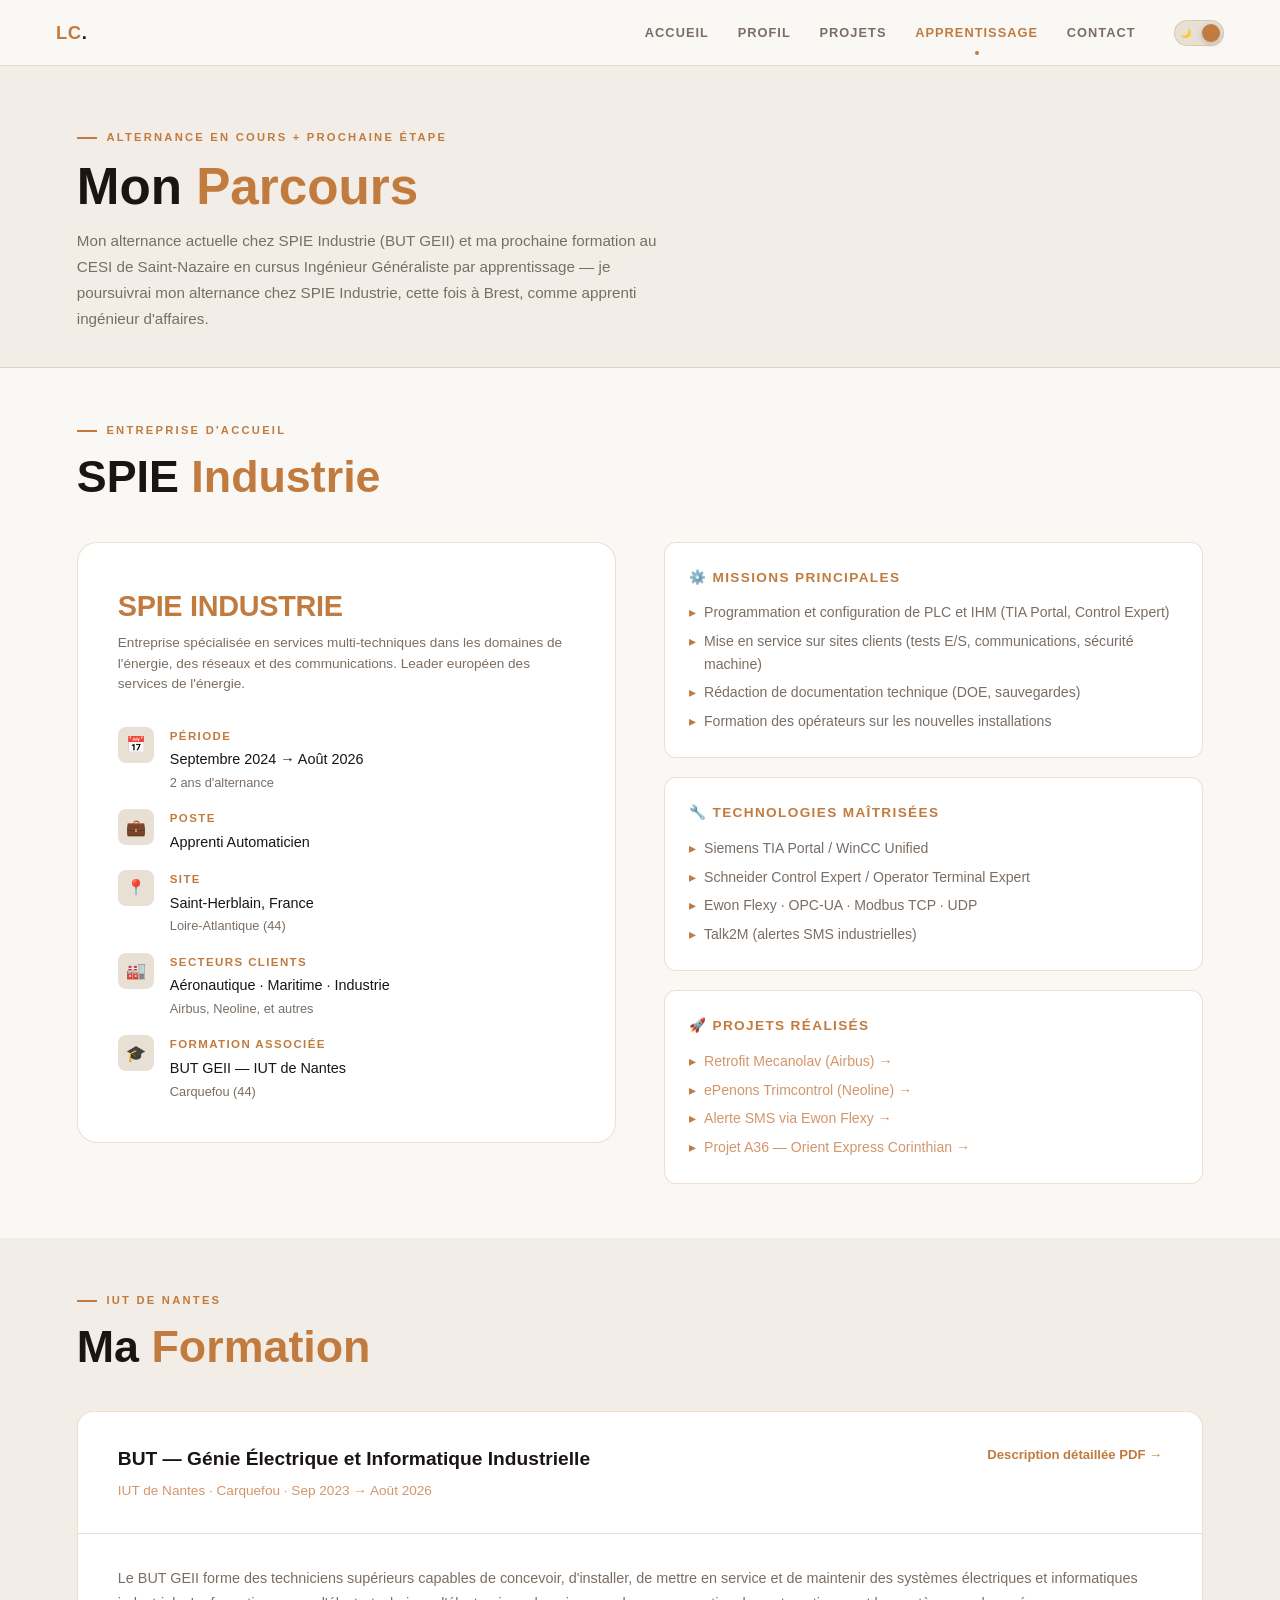
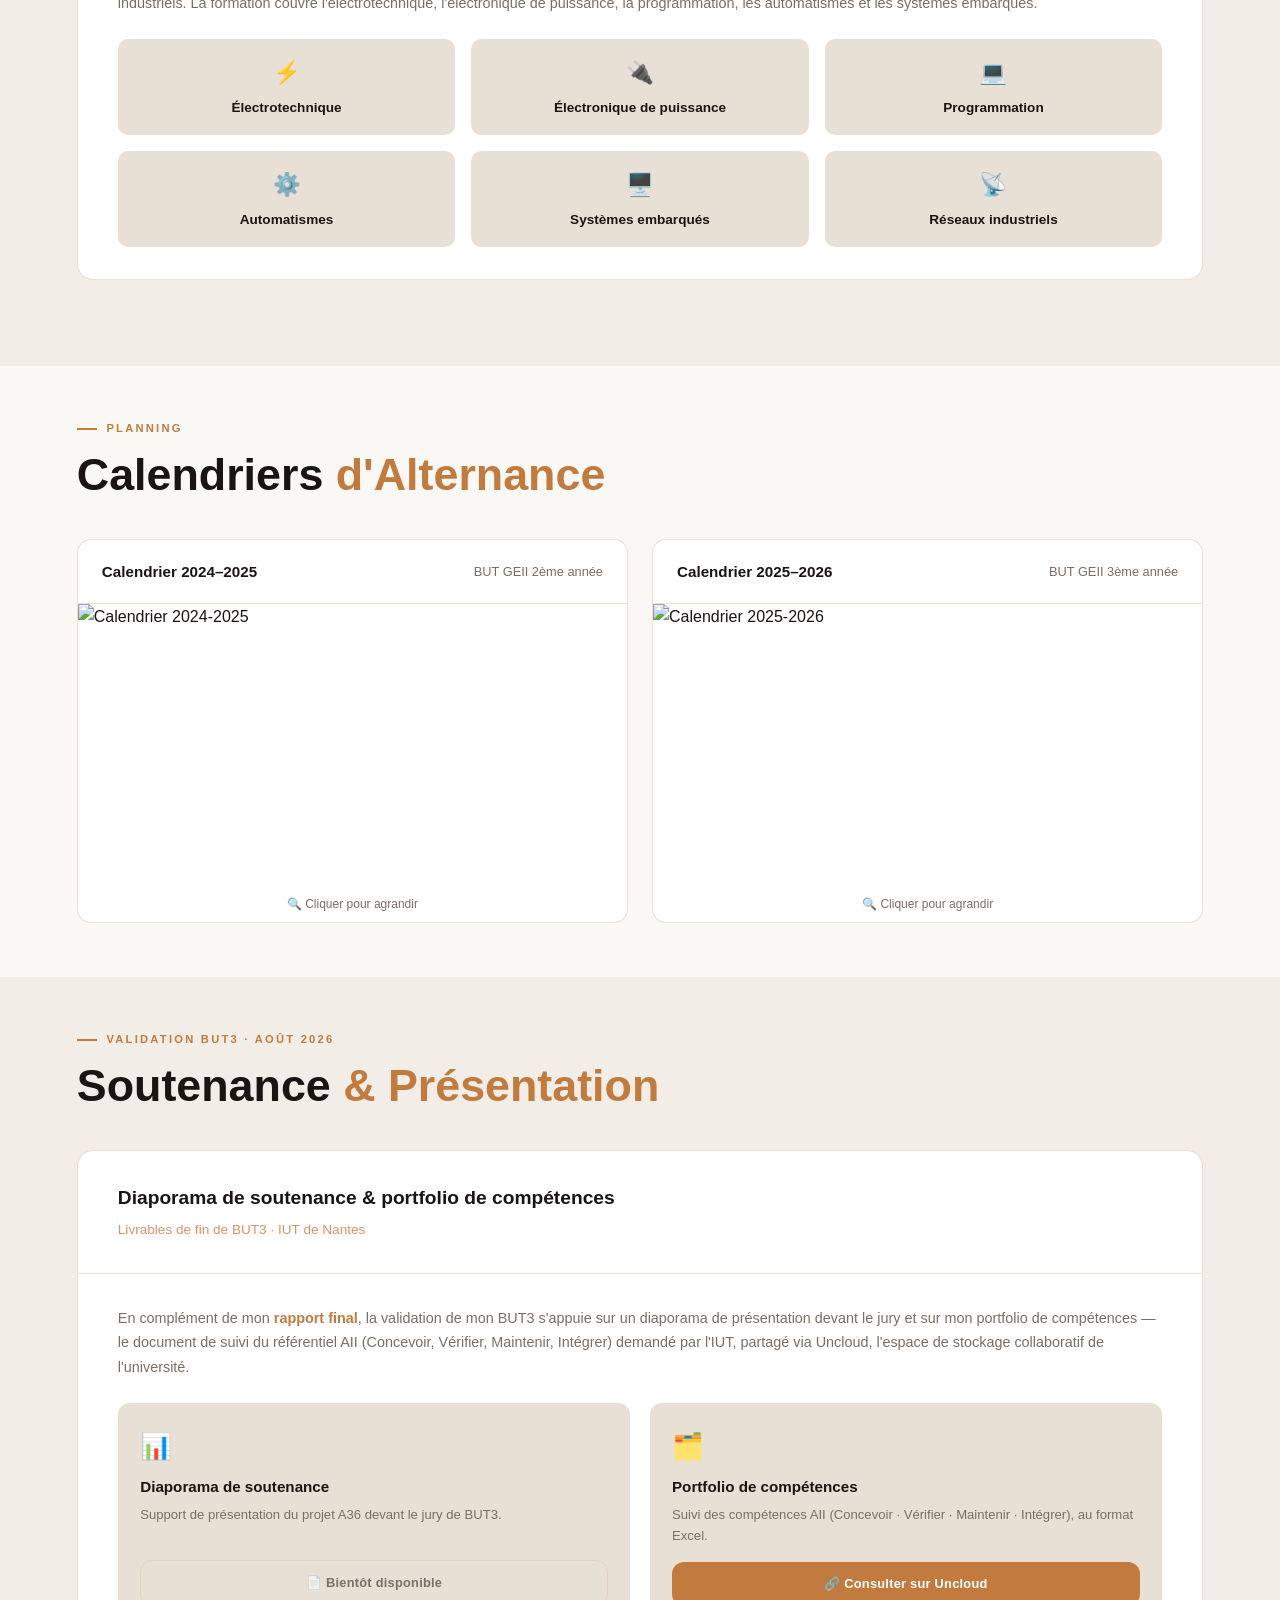
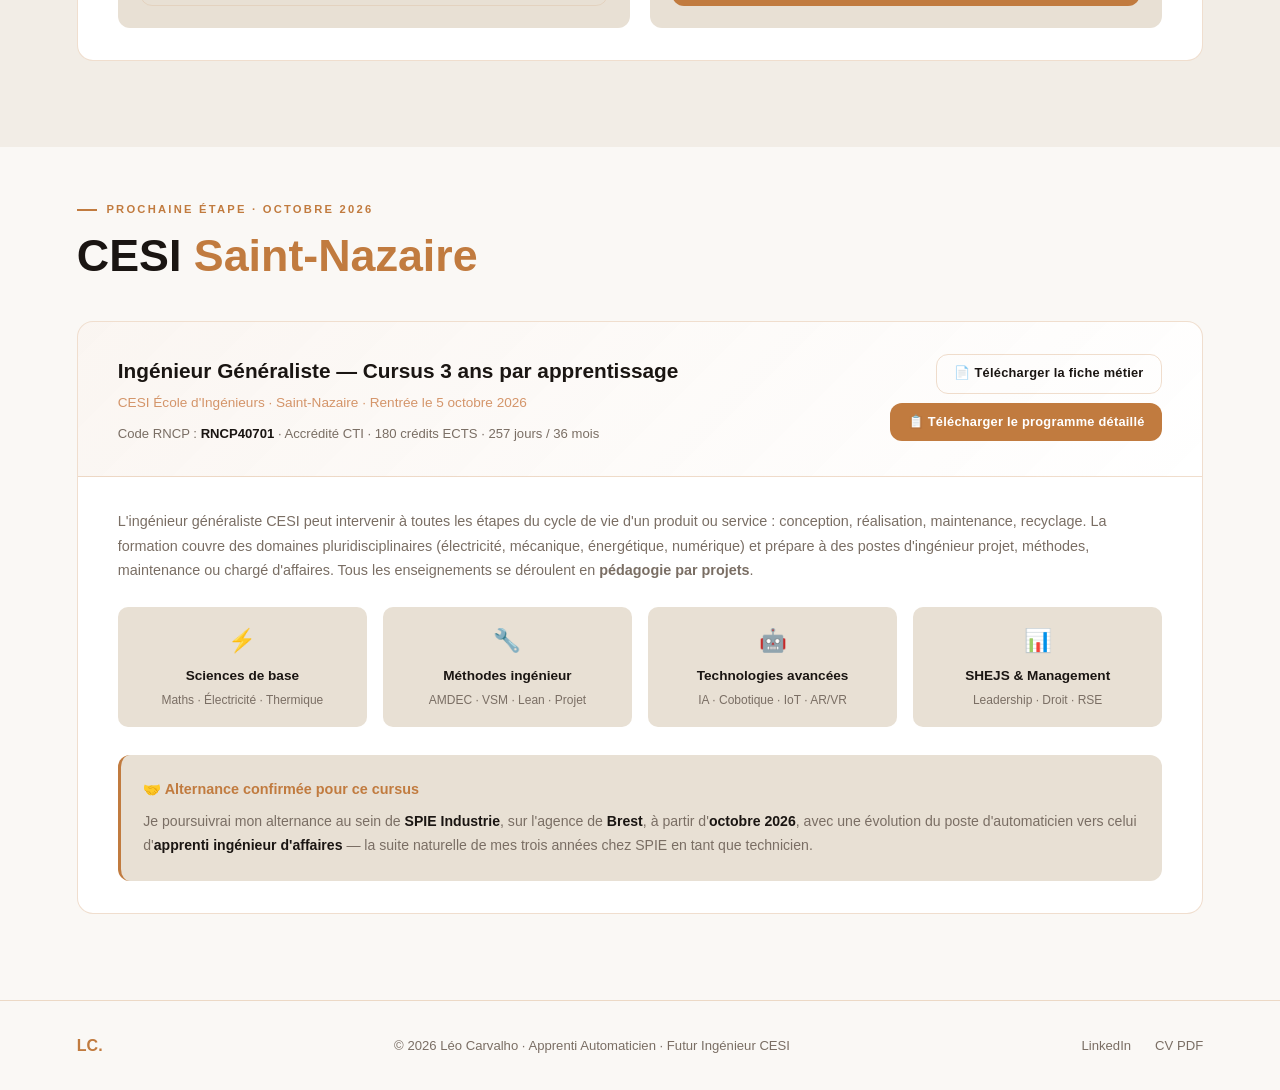
==== commit 7094d51a: "Add files via upload" ====
--- a/apprentissage.html
+++ b/apprentissage.html
@@ -193,7 +193,7 @@
   </div>
   <div class="mobile-menu-footer">
     <a href="https://www.linkedin.com/in/léo-carvalho29/" target="_blank" rel="noopener noreferrer">💼 LinkedIn</a>
-    <a href="CARVALHO-Leo-CV.pdf" target="_blank" rel="noopener noreferrer">📄 CV</a>
+    <a class="doc-locked" href="CARVALHO-Leo-CV.pdf" target="_blank" rel="noopener noreferrer">📄 CV</a>
   </div>
 </div>
 
@@ -202,7 +202,7 @@
   <section class="page-hero">
     <div class="section-eyebrow fade-up">Alternance en cours + Prochaine étape</div>
     <h1 style="font-family:'Syne',sans-serif;font-size:clamp(2rem,4vw,3.2rem);font-weight:800;line-height:1.1;" class="fade-up">Mon <span style="color:var(--accent)">Parcours</span></h1>
-    <p style="font-size:.95rem;color:var(--muted);max-width:580px;line-height:1.7;margin-top:.8rem;" class="fade-up">Mon alternance actuelle chez SPIE Industrie (BUT GEII) et ma prochaine formation au CESI de Saint-Nazaire en cursus Ingénieur Généraliste par apprentissage — pour lequel je recherche une entreprise partenaire.</p>
+    <p style="font-size:.95rem;color:var(--muted);max-width:580px;line-height:1.7;margin-top:.8rem;" class="fade-up">Mon alternance actuelle chez SPIE Industrie (BUT GEII) et ma prochaine formation au CESI de Saint-Nazaire en cursus Ingénieur Généraliste par apprentissage — je poursuivrai mon alternance chez SPIE Industrie, cette fois à Brest, comme apprenti ingénieur d'affaires.</p>
   </section>
 
   <!-- SPIE -->
@@ -381,7 +381,7 @@
             <div class="soutenance-card-title">Diaporama de soutenance</div>
             <div class="soutenance-card-desc">Support de présentation du projet A36 devant le jury de BUT3.</div>
             <!-- Léo : une fois le PDF exporté sous le nom CARVALHO_Leo_Diaporama-final.pdf et déposé dans le repo à côté des autres PDF, remplace le <span> juste en dessous par :
-            <a href="CARVALHO_Leo_Diaporama-final.pdf" target="_blank" rel="noopener noreferrer" class="btn btn-outline" style="font-size:.8rem;width:100%;justify-content:center;">📄 Télécharger le diaporama</a> -->
+            <a href="CARVALHO_Leo_Diaporama-final.pdf" target="_blank" rel="noopener noreferrer" class="btn btn-outline doc-locked" style="font-size:.8rem;width:100%;justify-content:center;">📄 Télécharger le diaporama</a> -->
             <span class="btn btn-outline" style="font-size:.8rem;width:100%;justify-content:center;opacity:.55;cursor:default;pointer-events:none;">📄 Bientôt disponible</span>
           </div>
           <div class="soutenance-card">
@@ -440,11 +440,8 @@
         </div>
 
         <div style="margin-top:1.8rem;padding:1.4rem;background:var(--bg3);border-radius:12px;border-left:3px solid var(--accent);">
-          <div style="font-family:'Syne',sans-serif;font-weight:700;font-size:.9rem;margin-bottom:.6rem;color:var(--accent);">🔍 Je recherche une alternance pour ce cursus</div>
-          <p style="font-size:.88rem;color:var(--muted);line-height:1.7;margin:0;">Si votre entreprise souhaite accueillir un apprenti ingénieur à partir d'<strong style="color:var(--text)">octobre 2026</strong>, n'hésitez pas à me contacter. Mon profil de technicien expérimenté (2 ans chez SPIE Industrie, projets Airbus & Neoline) est une valeur ajoutée immédiate pour des missions en automatisme, électricité industrielle ou ingénierie de projets.</p>
-          <div style="margin-top:1rem;">
-            <a href="contact.html" class="btn btn-primary" style="font-size:.82rem;">Prendre contact →</a>
-          </div>
+          <div style="font-family:'Syne',sans-serif;font-weight:700;font-size:.9rem;margin-bottom:.6rem;color:var(--accent);">🤝 Alternance confirmée pour ce cursus</div>
+          <p style="font-size:.88rem;color:var(--muted);line-height:1.7;margin:0;">Je poursuivrai mon alternance au sein de <strong style="color:var(--text)">SPIE Industrie</strong>, sur l'agence de <strong style="color:var(--text)">Brest</strong>, à partir d'<strong style="color:var(--text)">octobre 2026</strong>, avec une évolution du poste d'automaticien vers celui d'<strong style="color:var(--text)">apprenti ingénieur d'affaires</strong> — la suite naturelle de mes trois années chez SPIE en tant que technicien.</p>
         </div>
       </div>
     </div>
@@ -465,7 +462,7 @@
   <span>© 2026 Léo Carvalho · Apprenti Automaticien · Futur Ingénieur CESI</span>
   <div class="footer-links">
     <a href="https://www.linkedin.com/in/léo-carvalho29/" target="_blank" rel="noopener noreferrer">LinkedIn</a>
-    <a href="CARVALHO-Leo-CV.pdf" target="_blank" rel="noopener noreferrer">CV PDF</a>
+    <a class="doc-locked" href="CARVALHO-Leo-CV.pdf" target="_blank" rel="noopener noreferrer">CV PDF</a>
   </div>
 </footer>
 <script src="main.js"></script>
--- a/style.css
+++ b/style.css
@@ -338,6 +338,65 @@
 .footer-links { display: flex; gap: 1.5rem; }
 .footer-links a:hover { color: var(--accent); }
 
+/* ─── DOCUMENT ACCESS GATE ───────────────────────────── */
+.doc-gate-overlay {
+  display: none;
+  position: fixed; inset: 0; z-index: 300;
+  background: rgba(0,0,0,.55);
+  backdrop-filter: blur(3px);
+  align-items: center; justify-content: center;
+  padding: 1.2rem;
+  opacity: 0;
+  transition: opacity .25s ease;
+}
+.doc-gate-overlay.open { display: flex; opacity: 1; }
+.doc-gate-box {
+  position: relative;
+  background: var(--card);
+  border: 1px solid var(--border);
+  border-radius: 16px;
+  padding: 2rem 1.8rem;
+  max-width: 340px; width: 100%;
+  text-align: center;
+  box-shadow: 0 24px 64px rgba(0,0,0,.35);
+  transform: translateY(10px);
+  transition: transform .25s ease;
+}
+.doc-gate-overlay.open .doc-gate-box { transform: translateY(0); }
+.doc-gate-box.shake { animation: doc-gate-shake .4s ease; }
+@keyframes doc-gate-shake {
+  0%,100% { transform: translateX(0); }
+  20%,60% { transform: translateX(-6px); }
+  40%,80% { transform: translateX(6px); }
+}
+.doc-gate-close {
+  position: absolute; top: .8rem; right: .8rem;
+  width: 30px; height: 30px; border-radius: 50%;
+  border: none; background: var(--bg3); color: var(--muted);
+  font-size: .85rem; cursor: pointer;
+  display: flex; align-items: center; justify-content: center;
+  transition: var(--trans);
+}
+.doc-gate-close:hover { background: var(--border); color: var(--text); }
+.doc-gate-icon { font-size: 1.8rem; margin-bottom: .6rem; }
+.doc-gate-title { font-family: 'Syne', sans-serif; font-weight: 800; font-size: 1.1rem; margin-bottom: .4rem; }
+.doc-gate-sub { font-size: .85rem; color: var(--muted); line-height: 1.6; margin-bottom: 1.3rem; }
+.doc-gate-input {
+  width: 100%; box-sizing: border-box;
+  font-family: 'DM Sans', sans-serif;
+  font-size: 1.05rem; letter-spacing: .3em; text-align: center;
+  padding: .75rem 1rem;
+  border: 1px solid var(--border);
+  border-radius: 10px;
+  background: var(--bg3); color: var(--text);
+  margin-bottom: .6rem;
+  transition: var(--trans);
+}
+.doc-gate-input:focus { outline: none; border-color: var(--accent); }
+.doc-gate-error { display: none; font-size: .78rem; color: #B5453D; margin-bottom: .8rem; }
+.doc-gate-error.show { display: block; }
+.doc-gate-submit { width: 100%; justify-content: center; }
+
 /* ─── RESPONSIVE ─────────────────────────────────────── */
 @media (max-width: 900px) {
   .nav-links { display: none; }
